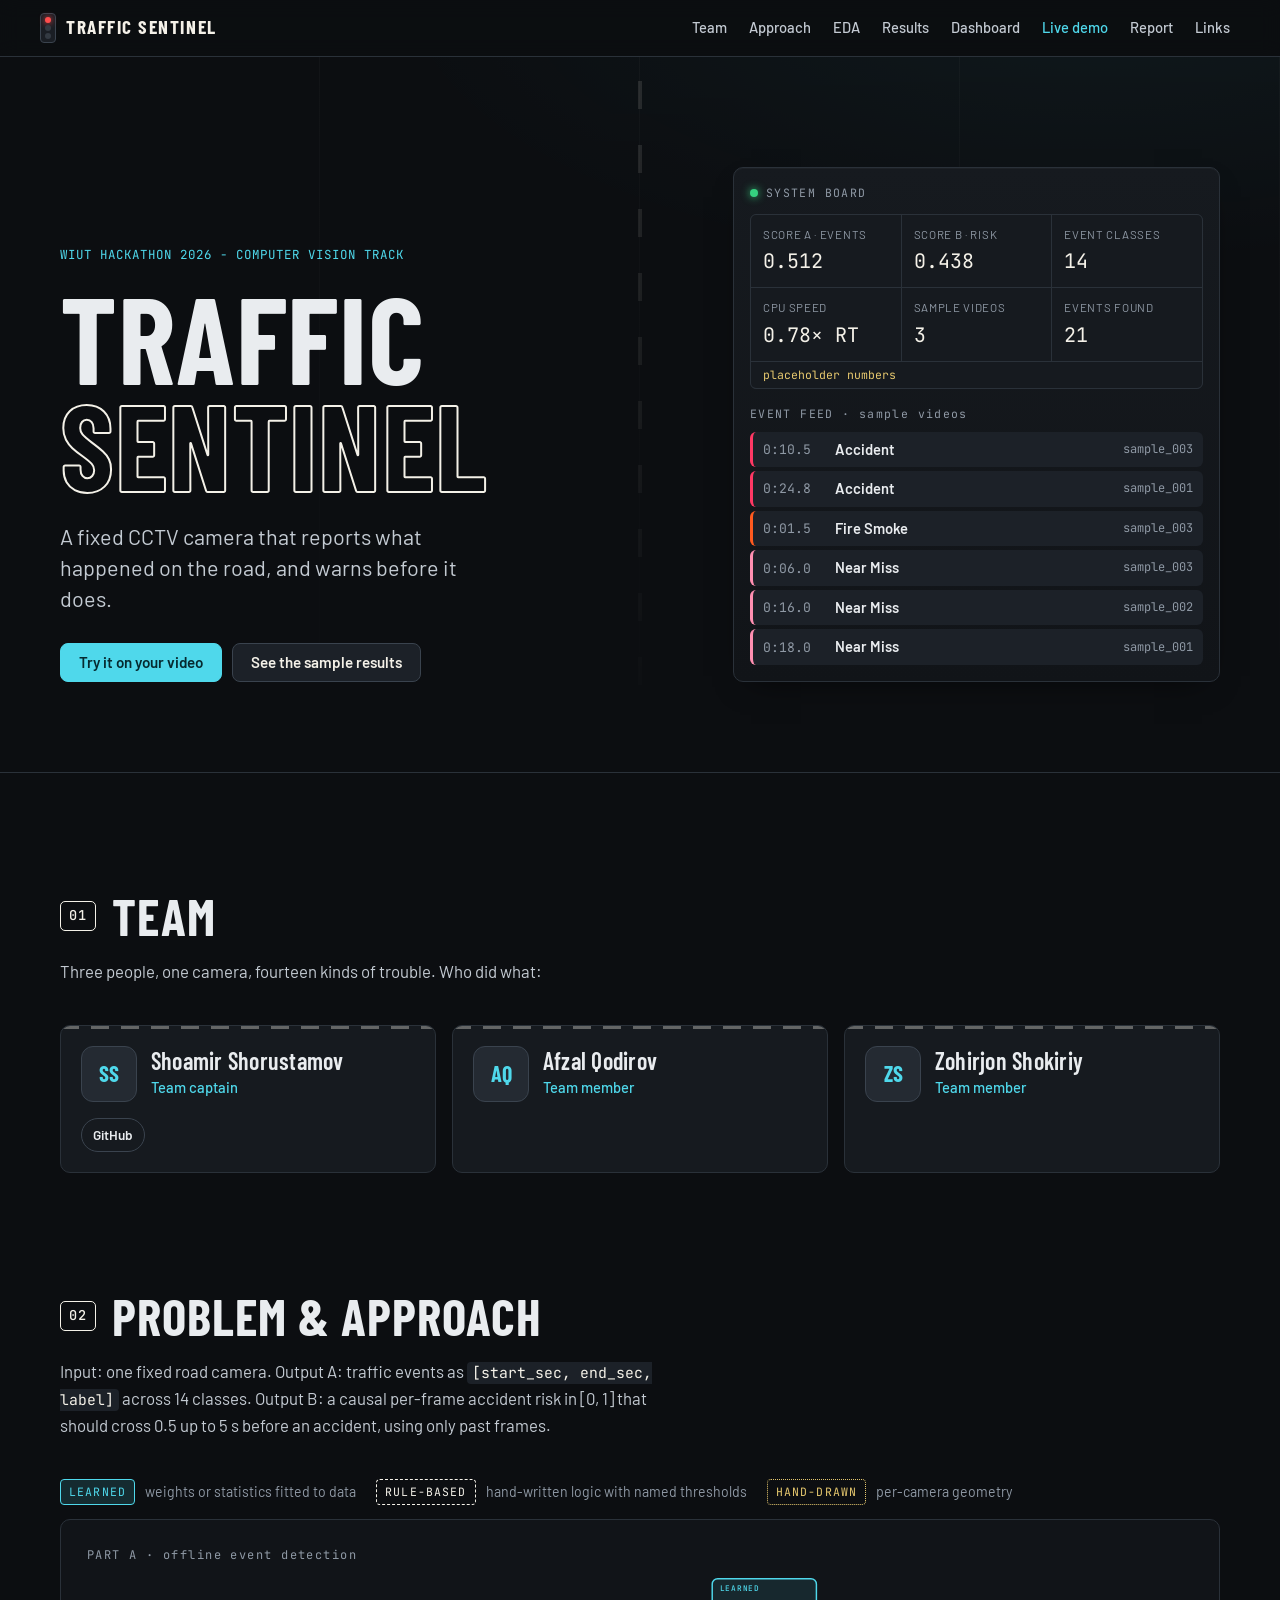
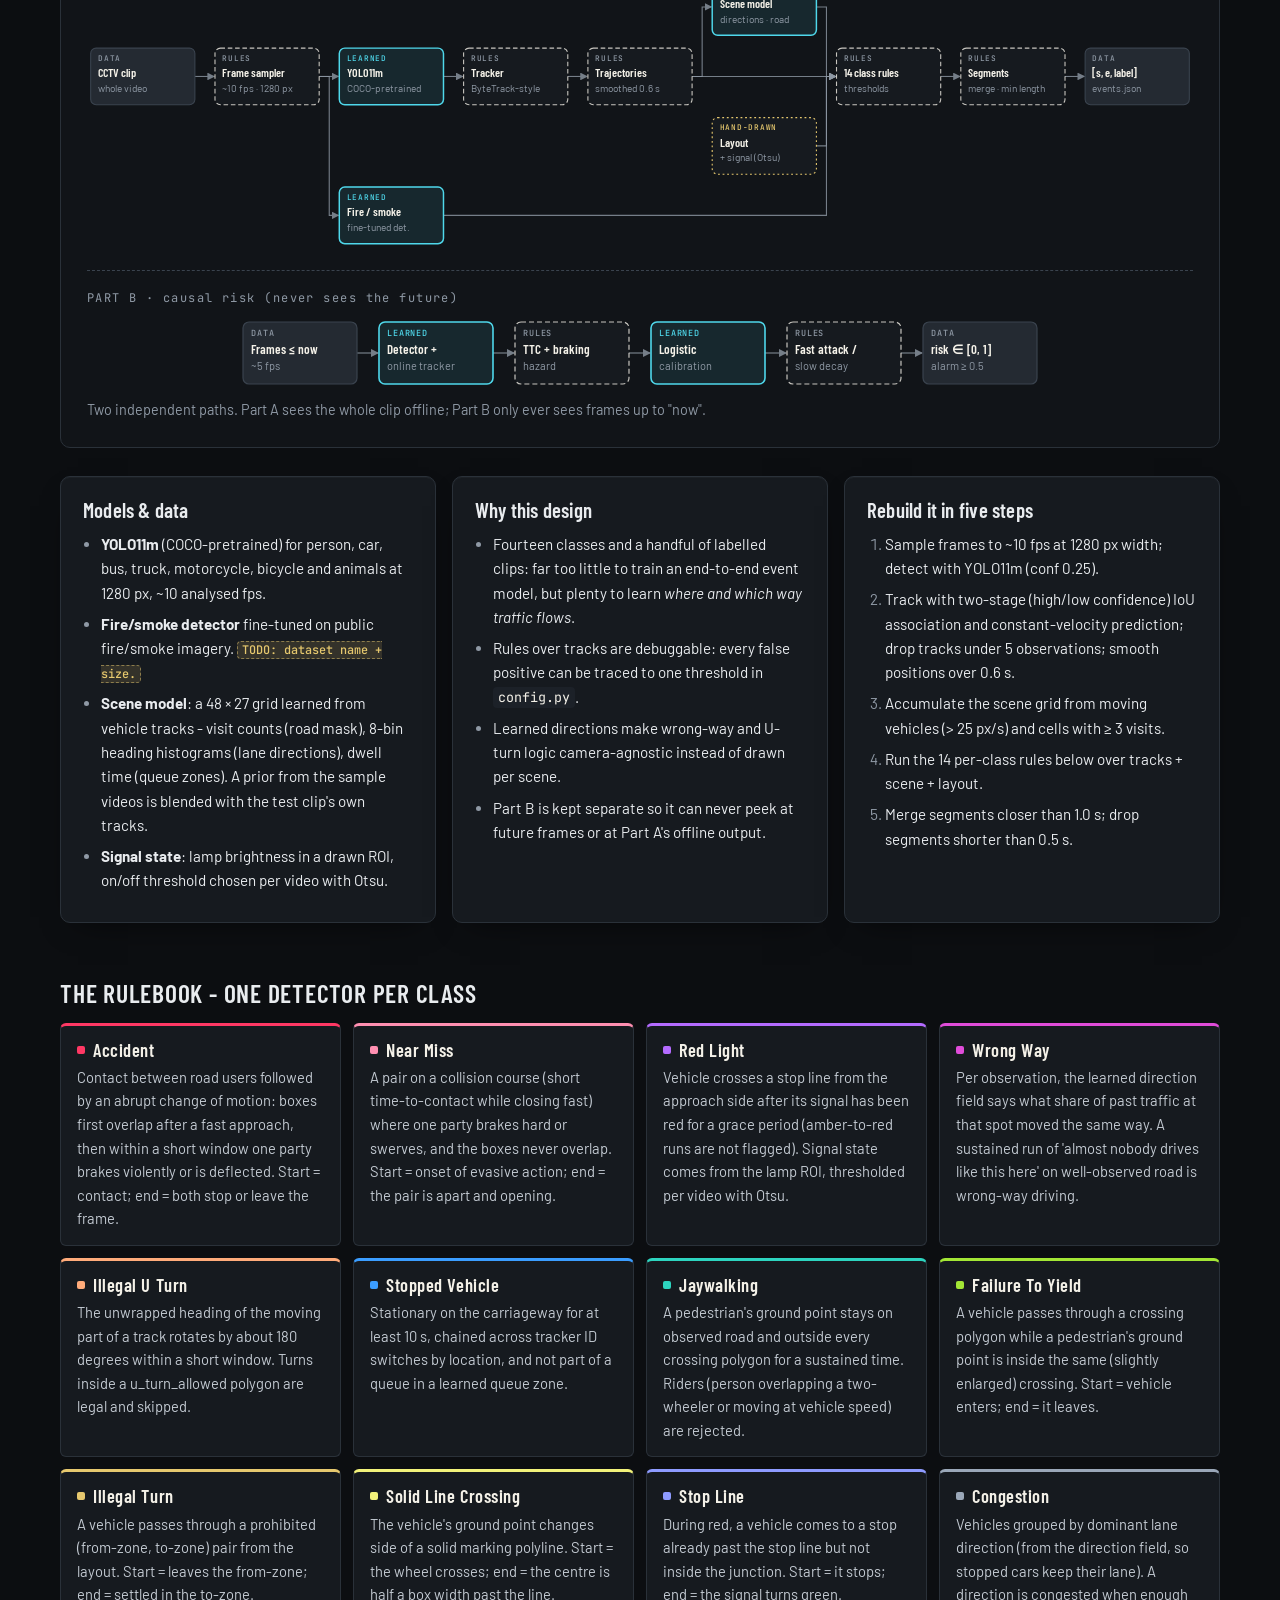
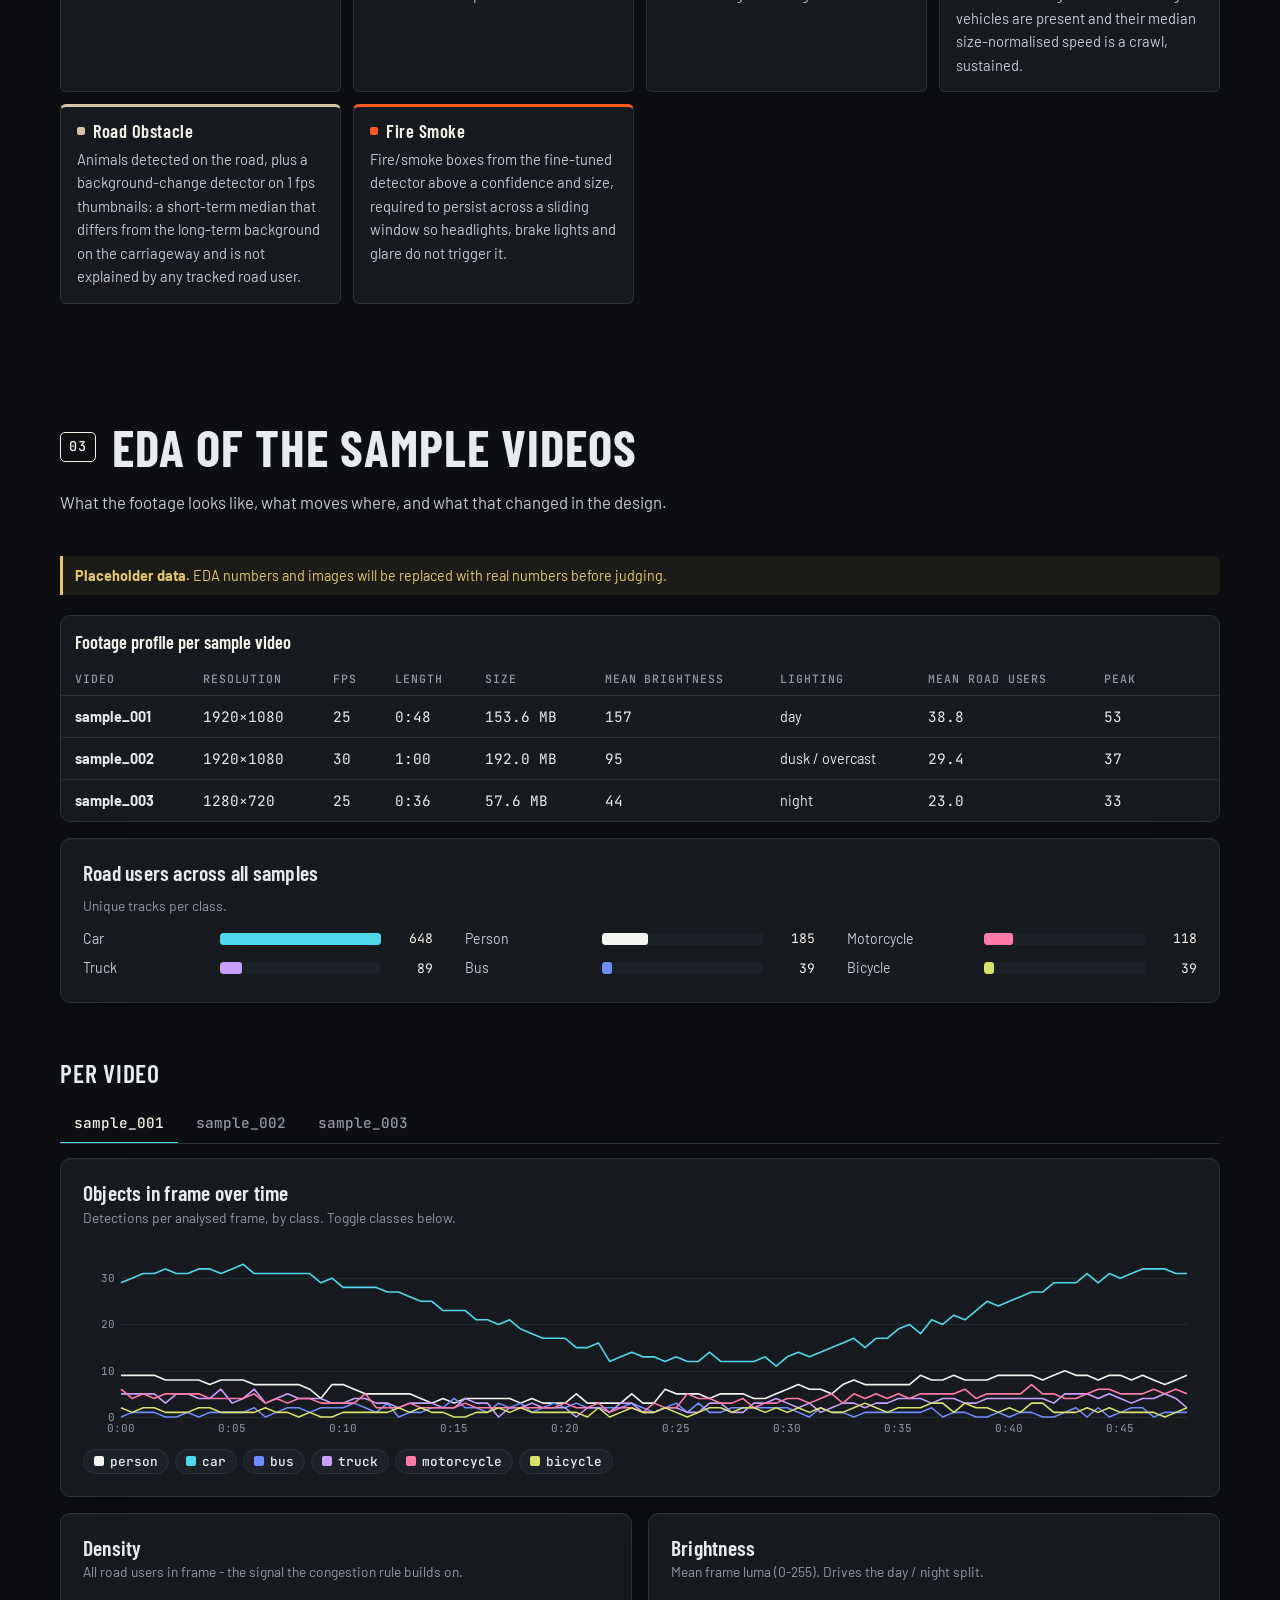
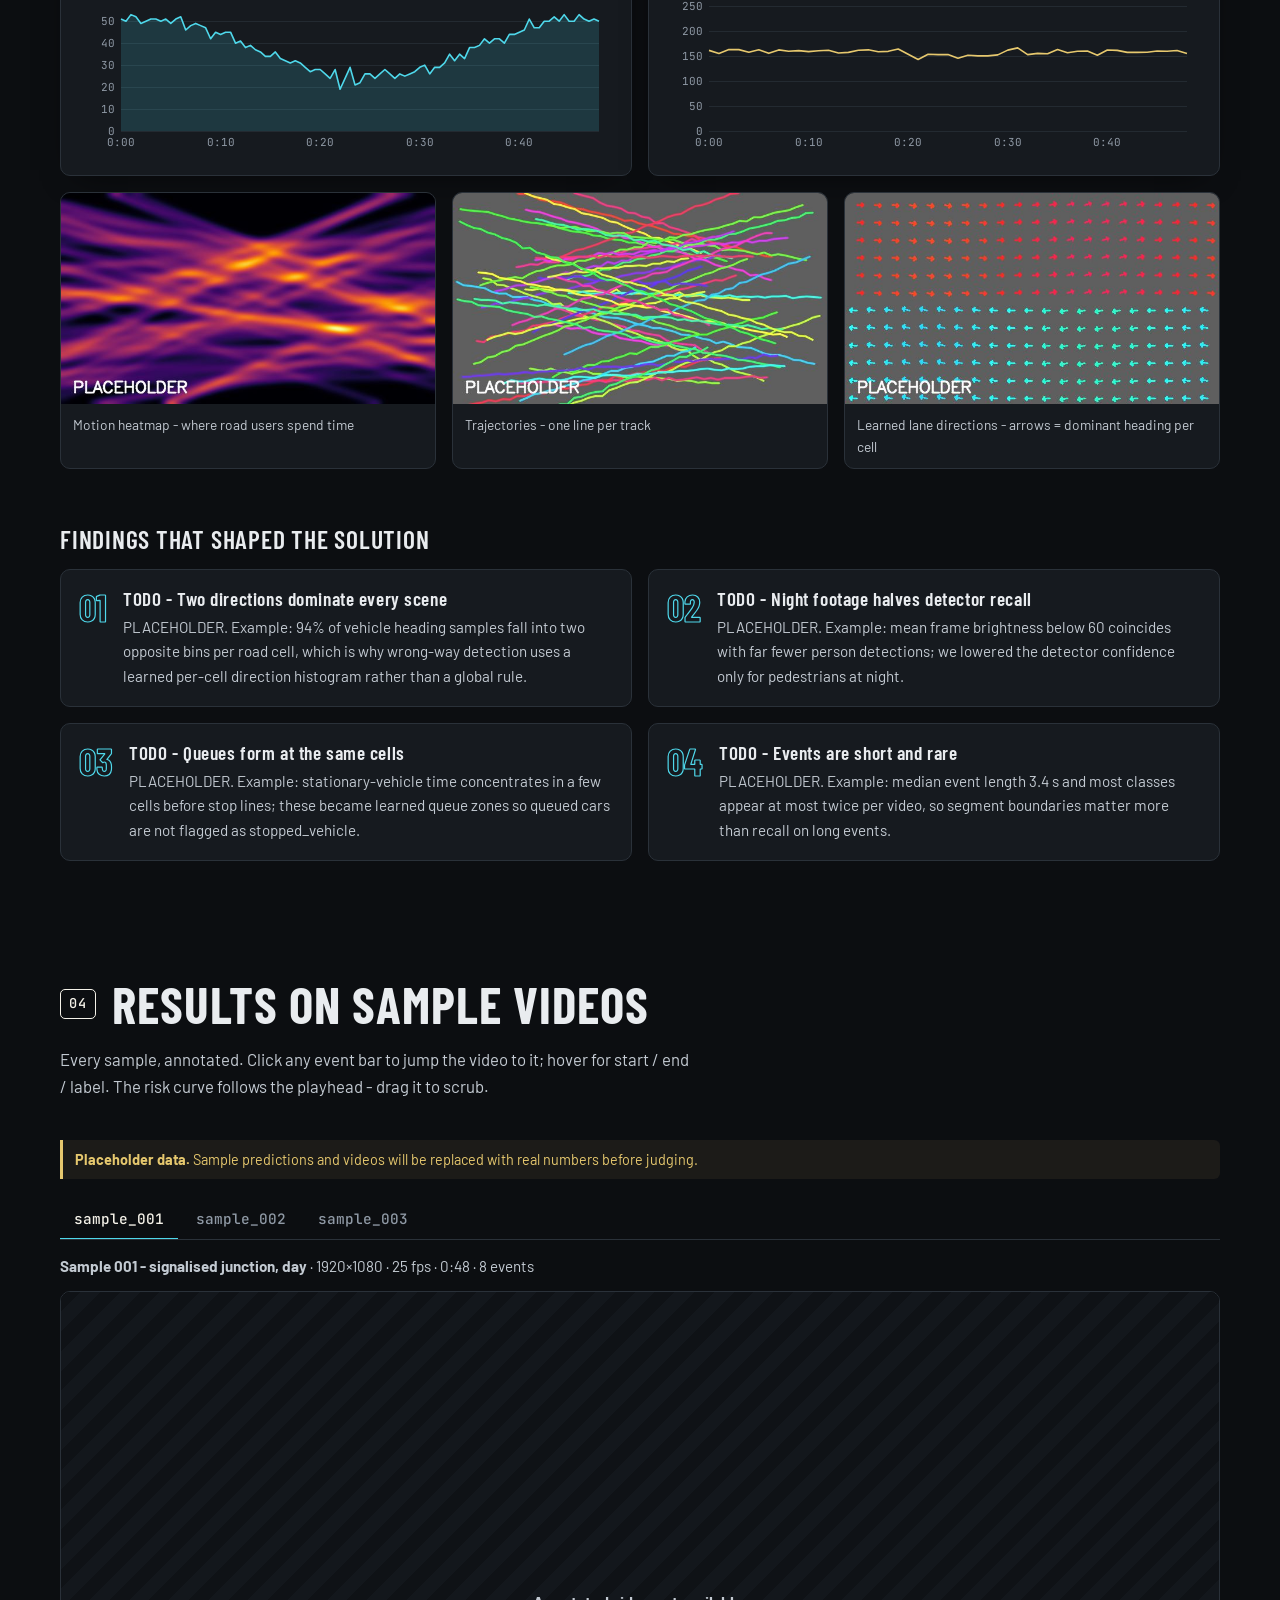
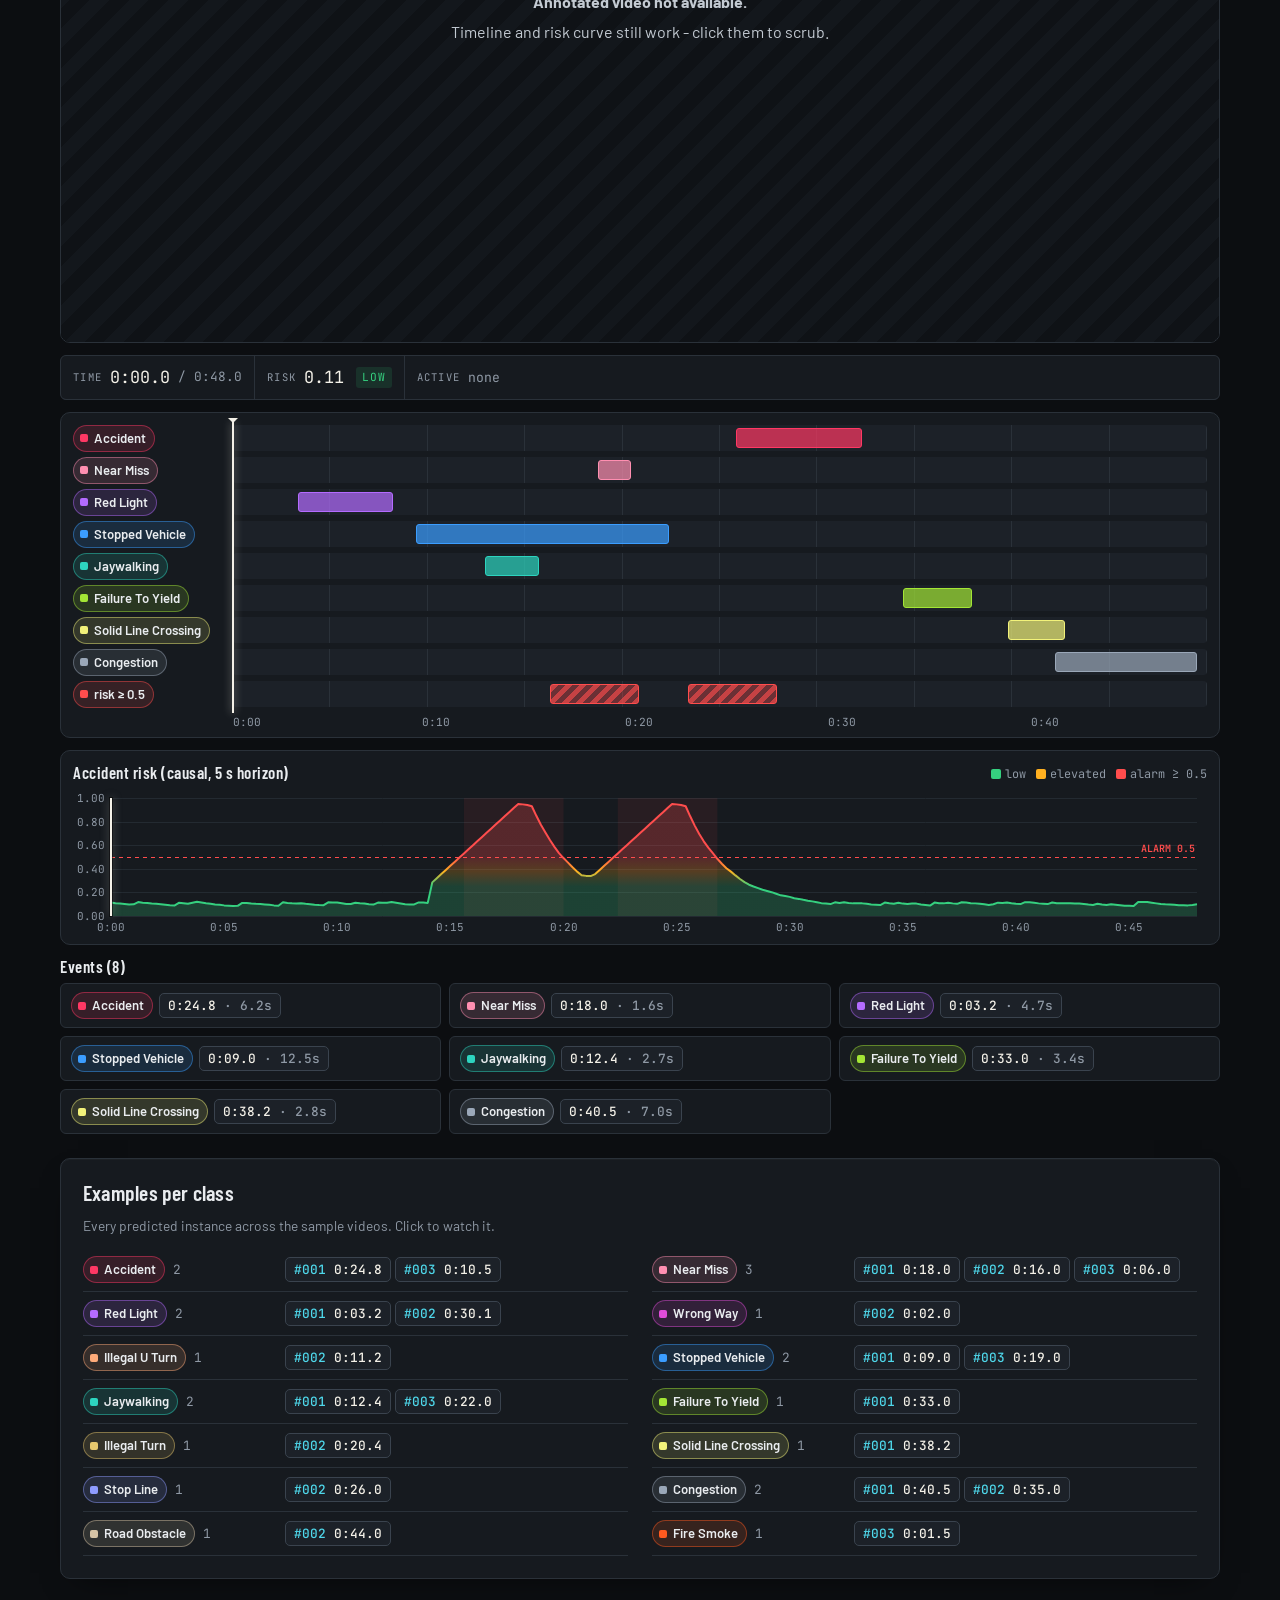
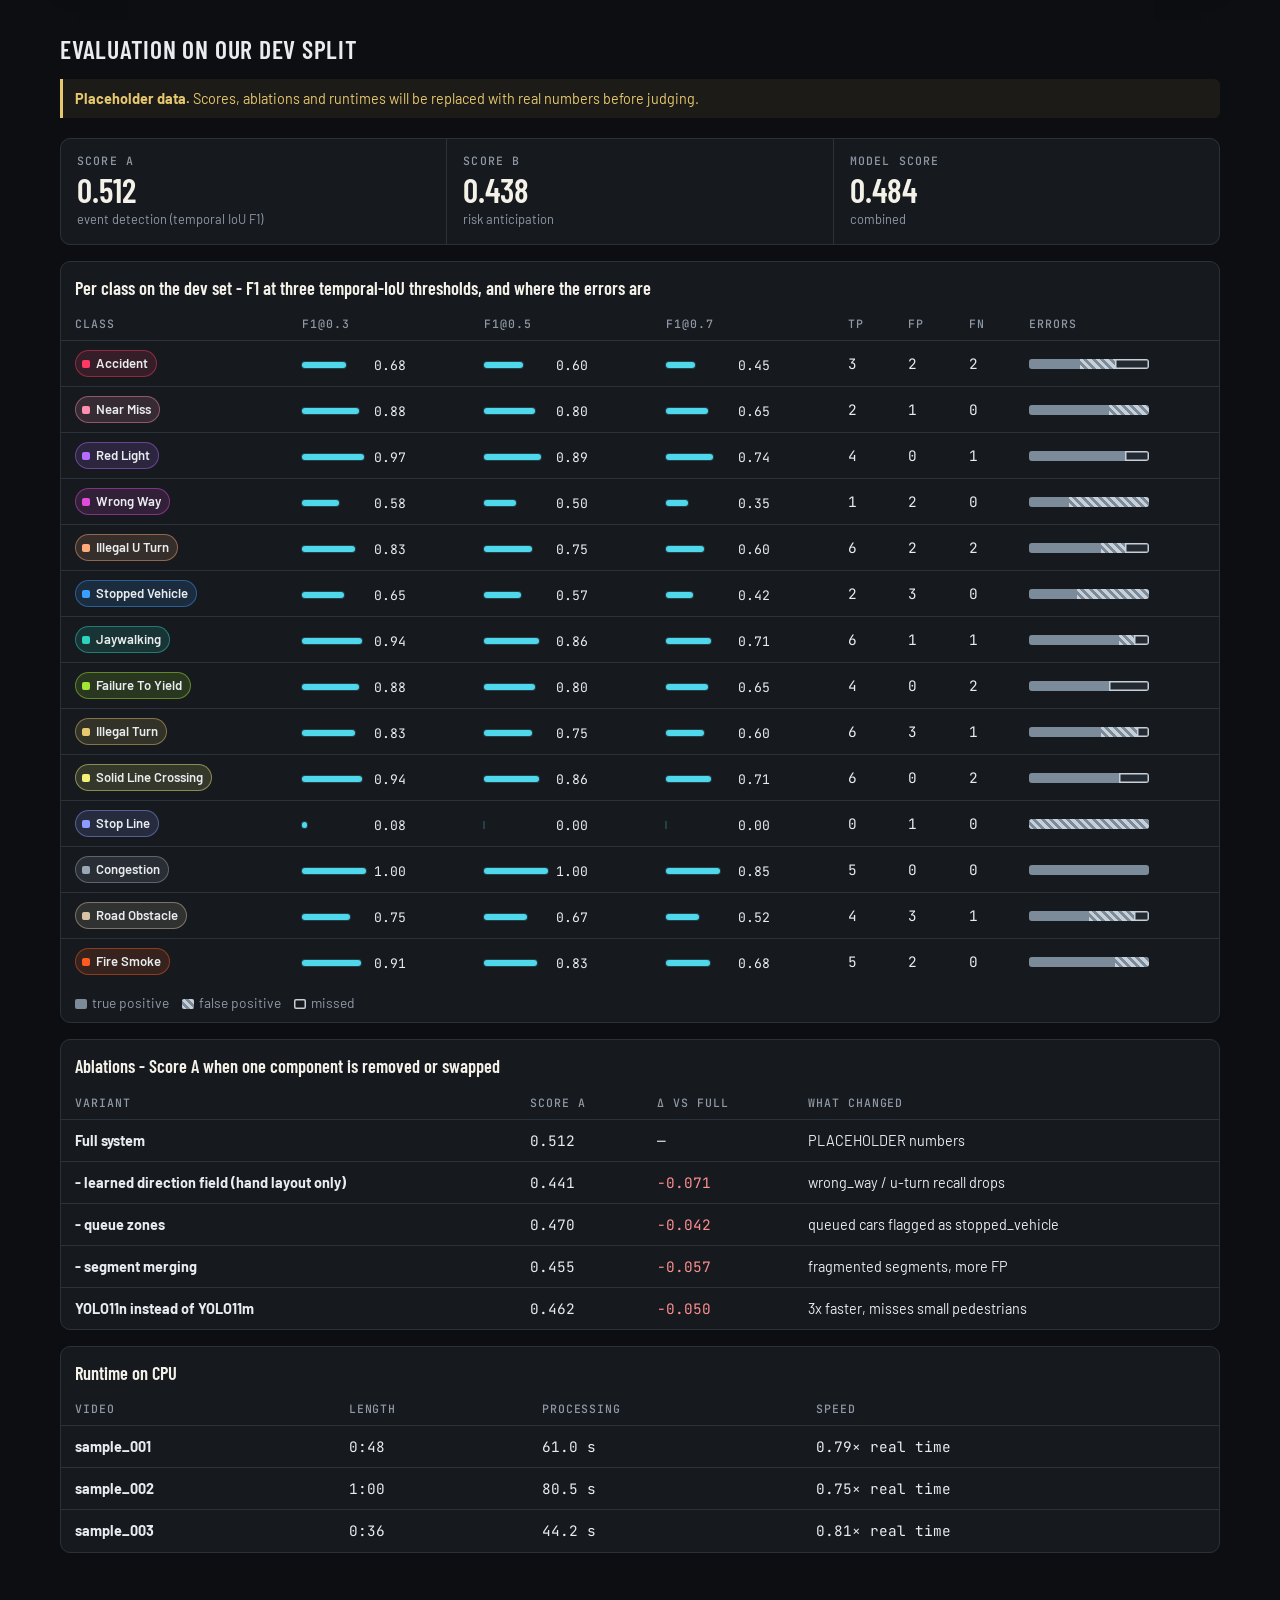
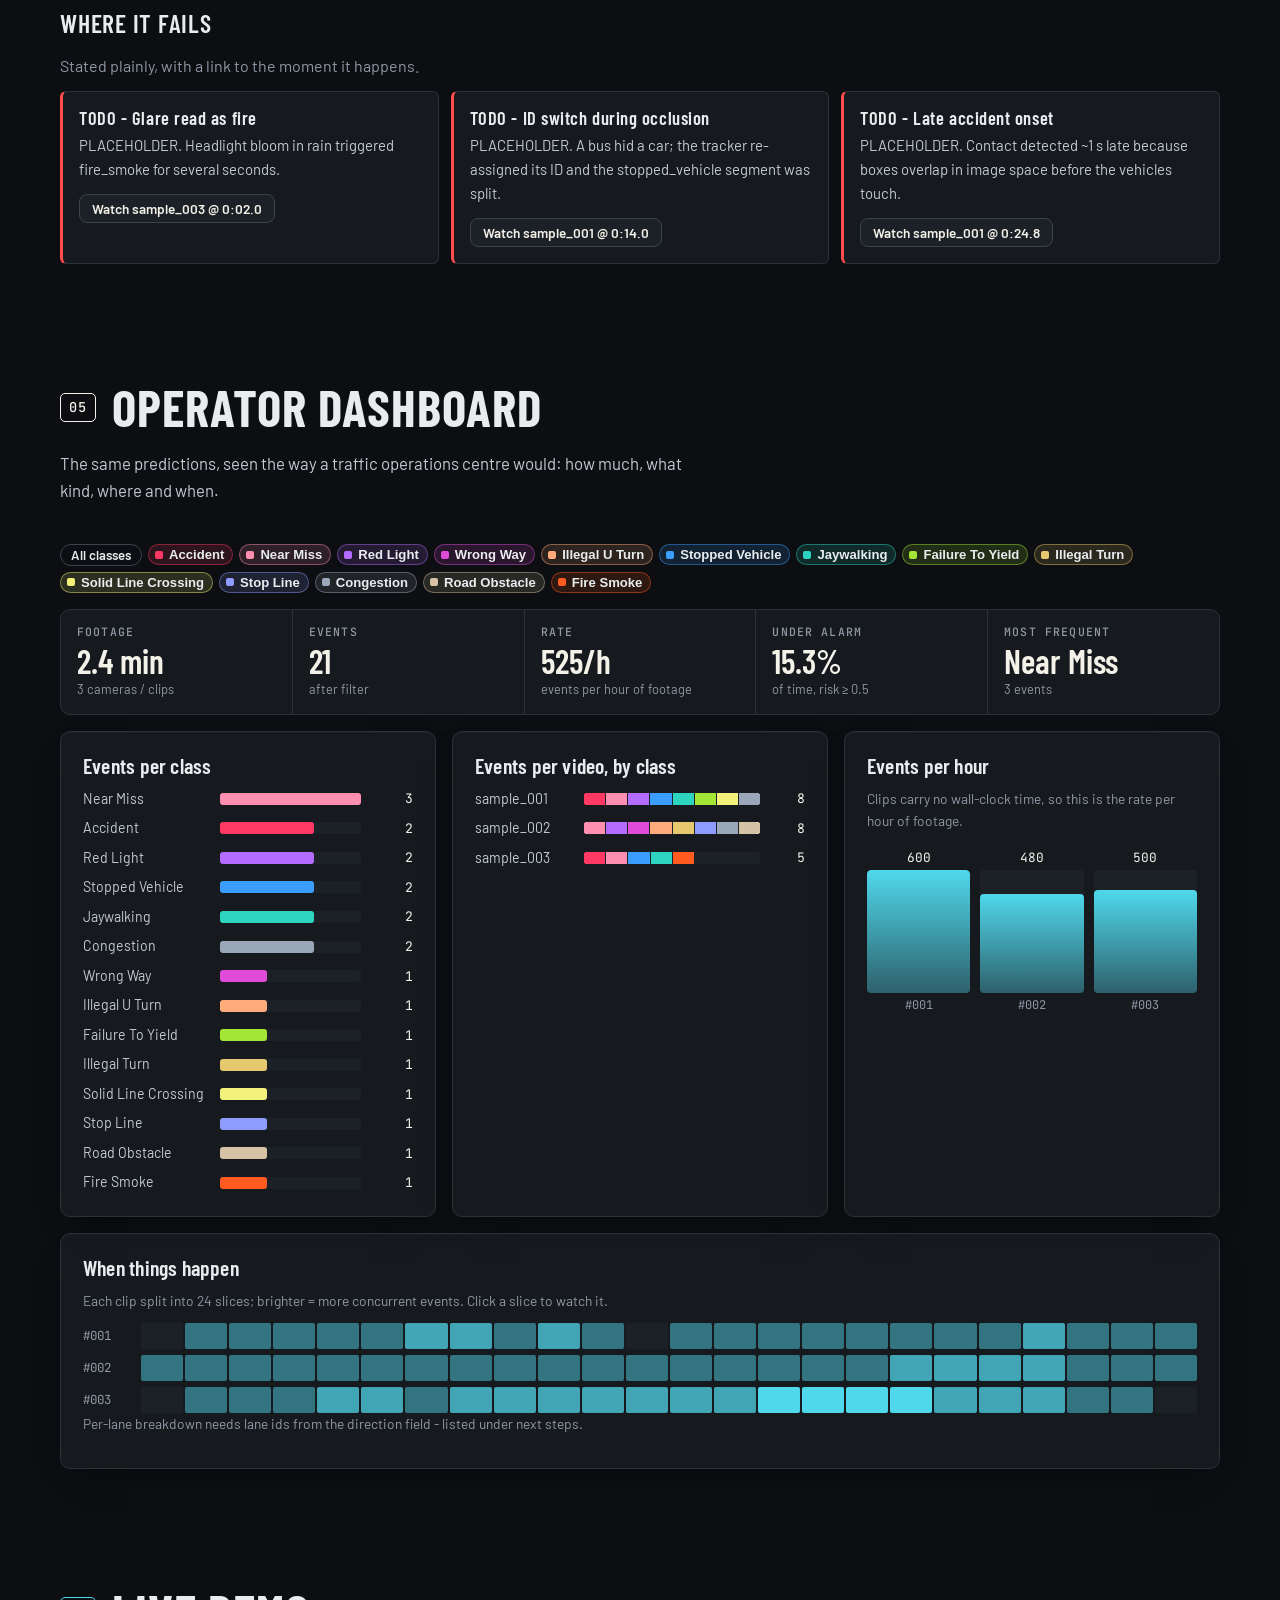
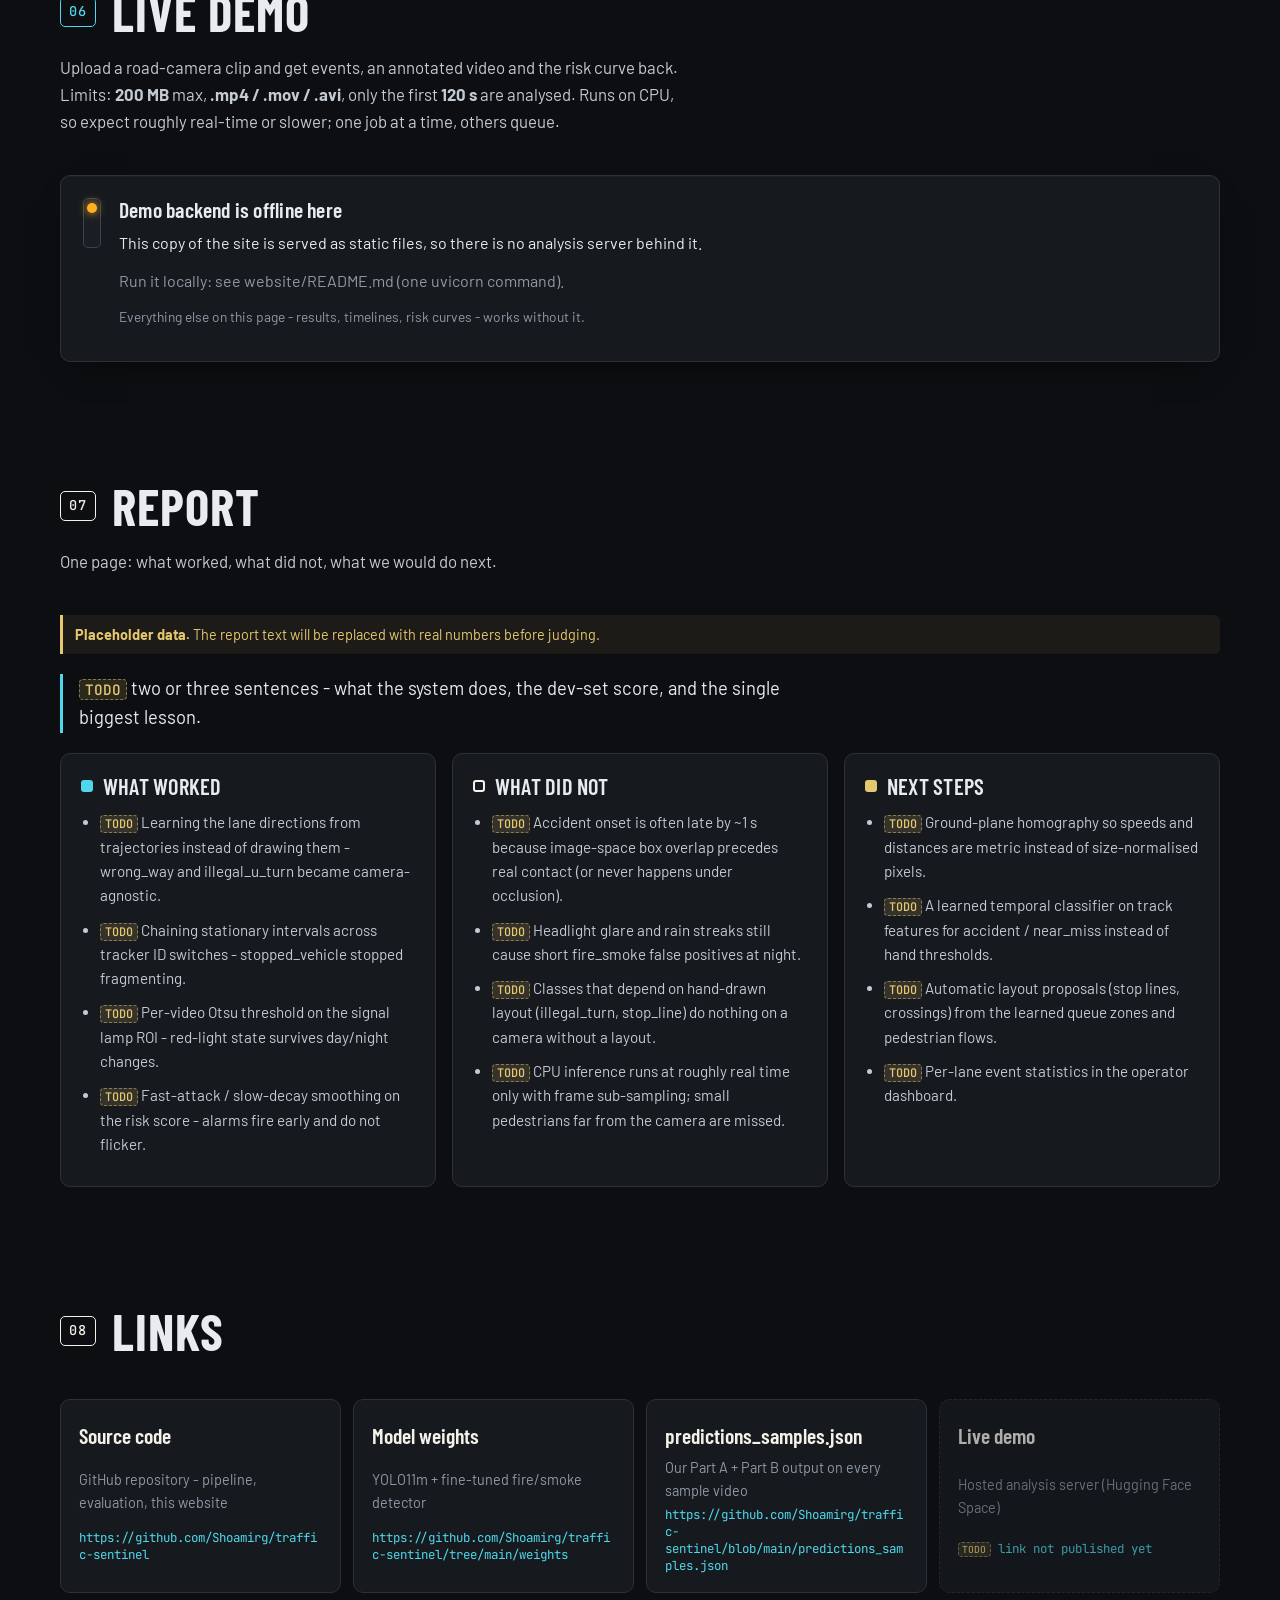
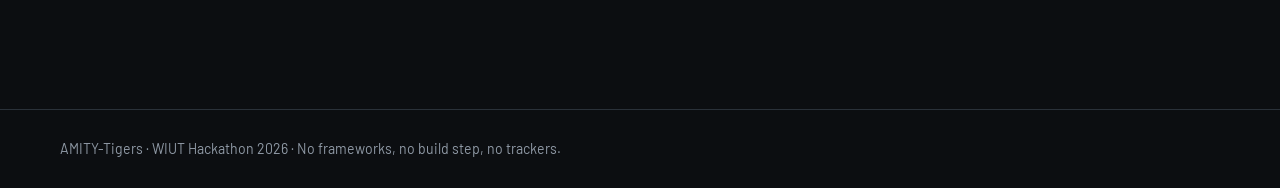
==== index.html @ 2efefc6d "feat: Traffic Sentinel pipeline for WIUT Hackathon 2026 CV track Part A: YOLO11m detection, ByteTrac" ====
<!doctype html>
<html lang="en">
<head>
  <meta charset="utf-8">
  <meta name="viewport" content="width=device-width, initial-scale=1">
  <title>Traffic Sentinel</title>
  <meta name="description" content="Traffic Sentinel: traffic-event detection and causal accident-risk scoring from a fixed CCTV camera. WIUT Hackathon 2026, Computer Vision track.">
  <meta name="theme-color" content="#0c0e11">
  <meta name="color-scheme" content="dark">
  <link rel="icon" href="data:image/svg+xml,%3Csvg xmlns='http://www.w3.org/2000/svg' viewBox='0 0 32 32'%3E%3Crect x='9' y='1' width='14' height='30' rx='4' fill='%231a1e24'/%3E%3Ccircle cx='16' cy='8' r='4' fill='%23ff4d4d'/%3E%3Ccircle cx='16' cy='16' r='4' fill='%23ffb020'/%3E%3Ccircle cx='16' cy='24' r='4' fill='%2335d07f'/%3E%3C/svg%3E">
  <link rel="preconnect" href="https://fonts.googleapis.com">
  <link rel="preconnect" href="https://fonts.gstatic.com" crossorigin>
  <link rel="stylesheet" href="https://fonts.googleapis.com/css2?family=Barlow+Condensed:wght@500;600;700&family=Barlow:wght@400;500;600&family=JetBrains+Mono:wght@400;500&display=swap">
  <link rel="stylesheet" href="css/site.css">
  <script type="module" src="js/main.js"></script>
</head>
<body>
  <a class="skip" href="#main">Skip to content</a>

  <header class="topbar">
    <a class="brand" href="#top" aria-label="Traffic Sentinel, back to top">
      <span class="brand-lamp" aria-hidden="true"><i></i><i></i><i></i></span>
      <span class="brand-name">Traffic&nbsp;Sentinel</span>
    </a>
    <nav class="nav" aria-label="Sections">
      <a href="#team">Team</a>
      <a href="#approach">Approach</a>
      <a href="#eda">EDA</a>
      <a href="#results">Results</a>
      <a href="#dashboard">Dashboard</a>
      <a href="#demo" class="nav-demo">Live demo</a>
      <a href="#report">Report</a>
      <a href="#links">Links</a>
    </nav>
  </header>

  <main id="main">
    <!-- ============================================================ HERO -->
    <section class="hero" id="top" aria-labelledby="hero-title">
      <div class="hero-lanes" aria-hidden="true"></div>
      <div class="wrap hero-grid">
        <div class="hero-copy">
          <p class="eyebrow" id="hero-event">WIUT Hackathon 2026 · Computer Vision track</p>
          <h1 id="hero-title"><span>Traffic</span> <span class="hero-accent">Sentinel</span></h1>
          <p class="hero-tag" id="hero-tagline">A fixed CCTV camera that reports what happened on the road, and warns before it does.</p>
          <div class="hero-cta">
            <a class="btn btn-primary" href="#demo">Try it on your video</a>
            <a class="btn" href="#results">See the sample results</a>
          </div>
        </div>
        <aside class="hero-board" aria-label="System at a glance">
          <div class="board-head"><span class="led" aria-hidden="true"></span>SYSTEM BOARD</div>
          <dl class="board-stats" id="hero-stats"></dl>
          <div class="board-feed">
            <div class="board-sub">EVENT FEED · sample videos</div>
            <ol class="feed" id="hero-feed"></ol>
          </div>
        </aside>
      </div>
    </section>

    <!-- ============================================================ TEAM -->
    <section class="section" id="team" aria-labelledby="team-title">
      <div class="wrap">
        <header class="sec-head"><span class="plate">01</span><h2 id="team-title">Team</h2>
          <p class="sec-lede">Three people, one camera, fourteen kinds of trouble. Who did what:</p></header>
        <div id="team-body" class="team-grid"></div>
      </div>
    </section>

    <!-- ============================================================ APPROACH -->
    <section class="section" id="approach" aria-labelledby="approach-title">
      <div class="wrap">
        <header class="sec-head"><span class="plate">02</span><h2 id="approach-title">Problem &amp; approach</h2>
          <p class="sec-lede">Input: one fixed road camera. Output A: traffic events as <code>[start_sec, end_sec, label]</code> across 14 classes. Output B: a causal per-frame accident risk in [0, 1] that should cross 0.5 up to 5 s before an accident, using only past frames.</p></header>

        <div class="legend-row" aria-label="Diagram legend">
          <span class="kind kind-learned">Learned</span><span class="kind-note">weights or statistics fitted to data</span>
          <span class="kind kind-rule">Rule-based</span><span class="kind-note">hand-written logic with named thresholds</span>
          <span class="kind kind-manual">Hand-drawn</span><span class="kind-note">per-camera geometry</span>
        </div>
        <figure class="pipeline">
          <div id="pipeline-svg" class="pipeline-svg"></div>
          <figcaption>Two independent paths. Part A sees the whole clip offline; Part B only ever sees frames up to "now".</figcaption>
          <noscript><p>Part A: frames → YOLO11 detector (learned) → ByteTrack-style tracker → trajectories → learned scene model + hand-drawn layout → per-class rules → segment post-processing → events. Part B: frames (causal) → online tracker → time-to-collision + hard-braking hazard → logistic calibration → fast-attack/slow-decay smoothing → risk.</p></noscript>
        </figure>

        <div class="cols-3 approach-cards">
          <article class="card">
            <h3>Models &amp; data</h3>
            <ul class="tight">
              <li><strong>YOLO11m</strong> (COCO-pretrained) for person, car, bus, truck, motorcycle, bicycle and animals at 1280 px, ~10 analysed fps.</li>
              <li><strong>Fire/smoke detector</strong> fine-tuned on public fire/smoke imagery. <span class="todo">TODO: dataset name + size.</span></li>
              <li><strong>Scene model</strong>: a 48 × 27 grid learned from vehicle tracks - visit counts (road mask), 8-bin heading histograms (lane directions), dwell time (queue zones). A prior from the sample videos is blended with the test clip's own tracks.</li>
              <li><strong>Signal state</strong>: lamp brightness in a drawn ROI, on/off threshold chosen per video with Otsu.</li>
            </ul>
          </article>
          <article class="card">
            <h3>Why this design</h3>
            <ul class="tight">
              <li>Fourteen classes and a handful of labelled clips: far too little to train an end-to-end event model, but plenty to learn <em>where and which way traffic flows</em>.</li>
              <li>Rules over tracks are debuggable: every false positive can be traced to one threshold in <code>config.py</code>.</li>
              <li>Learned directions make wrong-way and U-turn logic camera-agnostic instead of drawn per scene.</li>
              <li>Part B is kept separate so it can never peek at future frames or at Part A's offline output.</li>
            </ul>
          </article>
          <article class="card">
            <h3>Rebuild it in five steps</h3>
            <ol class="tight">
              <li>Sample frames to ~10 fps at 1280 px width; detect with YOLO11m (conf 0.25).</li>
              <li>Track with two-stage (high/low confidence) IoU association and constant-velocity prediction; drop tracks under 5 observations; smooth positions over 0.6 s.</li>
              <li>Accumulate the scene grid from moving vehicles (&gt; 25 px/s) and cells with ≥ 3 visits.</li>
              <li>Run the 14 per-class rules below over tracks + scene + layout.</li>
              <li>Merge segments closer than 1.0 s; drop segments shorter than 0.5 s.</li>
            </ol>
          </article>
        </div>

        <h3 class="sub">The rulebook - one detector per class</h3>
        <div id="rulebook" class="rulebook"></div>
      </div>
    </section>

    <!-- ============================================================ EDA -->
    <section class="section" id="eda" aria-labelledby="eda-title">
      <div class="wrap">
        <header class="sec-head"><span class="plate">03</span><h2 id="eda-title">EDA of the sample videos</h2>
          <p class="sec-lede">What the footage looks like, what moves where, and what that changed in the design.</p></header>
        <div id="eda-body"></div>
      </div>
    </section>

    <!-- ============================================================ RESULTS -->
    <section class="section" id="results" aria-labelledby="results-title">
      <div class="wrap">
        <header class="sec-head"><span class="plate">04</span><h2 id="results-title">Results on sample videos</h2>
          <p class="sec-lede">Every sample, annotated. Click any event bar to jump the video to it; hover for start / end / label. The risk curve follows the playhead - drag it to scrub.</p></header>
        <div id="results-body"></div>
      </div>
    </section>

    <!-- ============================================================ DASHBOARD -->
    <section class="section" id="dashboard" aria-labelledby="dash-title">
      <div class="wrap">
        <header class="sec-head"><span class="plate">05</span><h2 id="dash-title">Operator dashboard</h2>
          <p class="sec-lede">The same predictions, seen the way a traffic operations centre would: how much, what kind, where and when.</p></header>
        <div id="dash-body"></div>
      </div>
    </section>

    <!-- ============================================================ DEMO -->
    <section class="section section-demo" id="demo" aria-labelledby="demo-title">
      <div class="wrap">
        <header class="sec-head"><span class="plate plate-live">06</span><h2 id="demo-title">Live demo</h2>
          <p class="sec-lede">Upload a road-camera clip and get events, an annotated video and the risk curve back. Limits: <strong id="demo-limit-mb">200 MB</strong> max, <strong>.mp4 / .mov / .avi</strong>, only the first <strong id="demo-limit-s">120 s</strong> are analysed. Runs on CPU, so expect roughly real-time or slower; one job at a time, others queue.</p></header>
        <div id="demo-body"></div>
      </div>
    </section>

    <!-- ============================================================ REPORT -->
    <section class="section" id="report" aria-labelledby="report-title">
      <div class="wrap">
        <header class="sec-head"><span class="plate">07</span><h2 id="report-title">Report</h2>
          <p class="sec-lede">One page: what worked, what did not, what we would do next.</p></header>
        <div id="report-body" class="report"></div>
      </div>
    </section>

    <!-- ============================================================ LINKS -->
    <section class="section" id="links" aria-labelledby="links-title">
      <div class="wrap">
        <header class="sec-head"><span class="plate">08</span><h2 id="links-title">Links</h2></header>
        <div id="links-body" class="links-grid"></div>
      </div>
    </section>
  </main>

  <footer class="footer">
    <div class="wrap">
      <span id="footer-team">Traffic Sentinel</span> · WIUT Hackathon 2026 · No frameworks, no build step, no trackers.
    </div>
  </footer>
</body>
</html>
---- css/site.css ----
/* Traffic Sentinel - "traffic operations centre" theme.
   Asphalt-graphite surfaces, road-paint white, one cool signal accent (cyan),
   red / amber / green reserved for risk only. Class colours come from
   data/classes.json and are applied through the --c custom property. */

:root {
  color-scheme: dark;
  --bg: #0c0e11;
  --bg-2: #111418;
  --surface: #161a1f;
  --surface-2: #1c2128;
  --surface-3: #242a32;
  --line: #2a3139;
  --line-strong: #3a434e;
  --text: #e9ecef;
  --text-2: #c3cad2;
  --muted: #8f99a5;
  --paint: #f4f1e8;
  --accent: #4fd8eb;
  --accent-ink: #062a30;
  --risk-low: #35d07f;
  --risk-mid: #ffb020;
  --risk-high: #ff4d4d;
  --learned: #4fd8eb;
  --rule: #f4f1e8;
  --manual: #e6c86e;
  --chart-grid: #232a31;

  --font-display: 'Barlow Condensed', 'Arial Narrow', system-ui, sans-serif;
  --font-body: 'Barlow', system-ui, -apple-system, 'Segoe UI', sans-serif;
  --font-mono: 'JetBrains Mono', ui-monospace, 'Cascadia Mono', Consolas, monospace;

  --radius: 10px;
  --radius-sm: 6px;
  --gutter: clamp(16px, 4vw, 40px);
  --section-gap: clamp(64px, 9vw, 128px);
  --ease: cubic-bezier(0.16, 1, 0.3, 1);
  --fast: 140ms;
  --shadow: 0 1px 0 rgba(255, 255, 255, 0.03) inset, 0 12px 32px -18px rgba(0, 0, 0, 0.8);
}

*, *::before, *::after { box-sizing: border-box; }
[hidden] { display: none !important; }
html { scroll-behavior: smooth; scroll-padding-top: 72px; -webkit-text-size-adjust: 100%; }
body {
  margin: 0;
  background: var(--bg);
  color: var(--text);
  font: 400 16px/1.6 var(--font-body);
  overflow-x: hidden;
  -webkit-font-smoothing: antialiased;
}
img, video, svg, canvas { display: block; max-width: 100%; }
a { color: var(--accent); text-underline-offset: 3px; }
a:hover { color: var(--paint); }
code { font-family: var(--font-mono); font-size: 0.88em; background: var(--surface-2); padding: 0.1em 0.35em; border-radius: 4px; color: var(--paint); }
h1, h2, h3, h4 { font-family: var(--font-display); font-weight: 600; letter-spacing: 0.01em; line-height: 1.1; margin: 0; }
h3 { font-size: 1.35rem; }
h4 { font-size: 1.05rem; letter-spacing: 0.03em; }
p { margin: 0 0 0.8em; }
ul, ol { margin: 0; padding-left: 1.2em; }

:focus-visible { outline: 2px solid var(--accent); outline-offset: 2px; border-radius: 4px; }
.skip { position: absolute; left: -999px; top: 8px; z-index: 100; background: var(--accent); color: var(--accent-ink); padding: 8px 12px; border-radius: 6px; font-weight: 600; }
.skip:focus { left: 8px; }
.visually-hidden { position: absolute !important; width: 1px; height: 1px; overflow: hidden; clip: rect(0 0 0 0); clip-path: inset(50%); white-space: nowrap; }
.muted { color: var(--muted); }
.small { font-size: 0.86rem; }
.wrap { width: 100%; max-width: 1240px; margin: 0 auto; padding: 0 var(--gutter); }
.todo { font-family: var(--font-mono); font-size: 0.78em; font-weight: 500; background: rgba(230, 200, 110, 0.14); color: var(--manual); border: 1px dashed rgba(230, 200, 110, 0.5); padding: 0 0.35em; border-radius: 4px; }
.placeholder-note { font-size: 0.9rem; color: var(--manual); border-left: 3px solid var(--manual); background: rgba(230, 200, 110, 0.07); padding: 8px 12px; border-radius: 0 6px 6px 0; margin: 0 0 20px; }

/* ------------------------------------------------------------------ top bar */
.topbar {
  position: sticky; top: 0; z-index: 50;
  display: flex; align-items: center; gap: 20px;
  padding: 10px var(--gutter);
  background: rgba(12, 14, 17, 0.86);
  backdrop-filter: blur(10px) saturate(1.3);
  border-bottom: 1px solid var(--line);
}
.brand { display: flex; align-items: center; gap: 10px; color: var(--paint); text-decoration: none; flex-shrink: 0; }
.brand-name { font-family: var(--font-display); font-weight: 700; font-size: 1.2rem; letter-spacing: 0.08em; text-transform: uppercase; }
.brand-lamp { display: grid; gap: 2px; padding: 3px 4px; background: #1a1e24; border-radius: 4px; border: 1px solid var(--line-strong); }
.brand-lamp i { width: 6px; height: 6px; border-radius: 50%; background: #333a42; }
.brand-lamp i:nth-child(1) { background: var(--risk-high); box-shadow: 0 0 6px var(--risk-high); }
.nav { display: flex; gap: 2px; overflow-x: auto; scrollbar-width: none; margin-left: auto; min-width: 0; }
.nav::-webkit-scrollbar { display: none; }
.nav a {
  flex-shrink: 0; color: var(--text-2); text-decoration: none; font-size: 0.92rem; font-weight: 500;
  padding: 6px 10px; border-radius: 6px; transition: color var(--fast), background var(--fast);
}
.nav a:hover { color: var(--paint); background: var(--surface-2); }
.nav a[aria-current] { color: var(--paint); box-shadow: inset 0 -2px 0 var(--accent); border-radius: 6px 6px 0 0; }
.nav .nav-demo { color: var(--accent); }

/* ------------------------------------------------------------------ hero */
.hero { position: relative; overflow: hidden; padding: clamp(48px, 9vw, 110px) 0 clamp(48px, 7vw, 90px); border-bottom: 1px solid var(--line); }
.hero-lanes {
  position: absolute; inset: 0; pointer-events: none; opacity: 0.55;
  background:
    radial-gradient(1200px 500px at 85% -10%, rgba(79, 216, 235, 0.10), transparent 60%),
    repeating-linear-gradient(90deg, transparent 0 calc(25% - 1px), rgba(244, 241, 232, 0.05) calc(25% - 1px) 25%);
  -webkit-mask-image: linear-gradient(to bottom, black, transparent 95%);
          mask-image: linear-gradient(to bottom, black, transparent 95%);
}
.hero-lanes::after {
  content: ''; position: absolute; left: 50%; top: -40px; bottom: 0; width: 4px; margin-left: -2px;
  background: repeating-linear-gradient(to bottom, rgba(244, 241, 232, 0.22) 0 28px, transparent 28px 64px);
  animation: lane 2.4s linear infinite;
}
@keyframes lane { to { transform: translateY(64px); } }
.hero-grid { position: relative; display: grid; grid-template-columns: minmax(0, 1.25fr) minmax(0, 1fr); gap: clamp(28px, 5vw, 64px); align-items: end; }
.eyebrow { font-family: var(--font-mono); font-size: 0.78rem; letter-spacing: 0.08em; text-transform: uppercase; color: var(--accent); margin-bottom: 18px; }
.hero h1 { font-size: clamp(3.4rem, 10vw, 7.6rem); font-weight: 700; line-height: 0.88; text-transform: uppercase; letter-spacing: 0.005em; }
.hero h1 span { display: block; }
.hero-accent { color: transparent; -webkit-text-stroke: 2px var(--paint); }
.hero-tag { font-size: clamp(1.1rem, 2vw, 1.35rem); color: var(--text-2); max-width: 34ch; margin: 24px 0 28px; line-height: 1.45; }
.hero-cta { display: flex; flex-wrap: wrap; gap: 10px; }

.hero-board { background: linear-gradient(180deg, var(--surface), var(--bg-2)); border: 1px solid var(--line); border-radius: var(--radius); padding: 16px; box-shadow: var(--shadow); min-width: 0; }
.board-head, .board-sub { font-family: var(--font-mono); font-size: 0.72rem; letter-spacing: 0.12em; color: var(--muted); display: flex; align-items: center; gap: 8px; }
.led { width: 8px; height: 8px; border-radius: 50%; background: var(--risk-low); box-shadow: 0 0 8px var(--risk-low); animation: pulse 2s ease-in-out infinite; }
@keyframes pulse { 50% { opacity: 0.35; } }
.board-stats { display: grid; grid-template-columns: repeat(3, minmax(0, 1fr)); gap: 1px; background: var(--line); border: 1px solid var(--line); border-radius: var(--radius-sm); overflow: hidden; margin: 12px 0 16px; }
.stat { background: var(--surface); padding: 10px 12px; min-width: 0; }
.stat dt { font-size: 0.72rem; color: var(--muted); text-transform: uppercase; letter-spacing: 0.06em; }
.stat dd { margin: 2px 0 0; font-family: var(--font-mono); font-size: 1.25rem; color: var(--paint); font-variant-numeric: tabular-nums; }
.board-note { grid-column: 1 / -1; margin: 0; padding: 4px 12px; font-size: 0.72rem; color: var(--manual); background: var(--surface); font-family: var(--font-mono); }
.feed { list-style: none; padding: 0; margin: 8px 0 0; display: grid; gap: 4px; }
.feed-item {
  display: grid; grid-template-columns: 4.2em 1fr auto; gap: 10px; align-items: center;
  padding: 6px 10px; border-radius: 6px; text-decoration: none; color: var(--text);
  background: var(--surface-2); border-left: 3px solid var(--c); font-size: 0.92rem;
  transition: background var(--fast), transform var(--fast) var(--ease);
}
.feed-item:hover { background: var(--surface-3); color: var(--paint); transform: translateX(2px); }
.feed-t { font-family: var(--font-mono); color: var(--muted); font-size: 0.82rem; }
.feed-l { text-transform: capitalize; font-weight: 600; }
.feed-v { font-family: var(--font-mono); font-size: 0.75rem; color: var(--muted); }

/* ------------------------------------------------------------------ buttons */
.btn {
  display: inline-flex; align-items: center; justify-content: center; gap: 8px;
  font: 600 0.95rem/1 var(--font-body); color: var(--paint); text-decoration: none; cursor: pointer;
  padding: 11px 18px; border-radius: 8px; border: 1px solid var(--line-strong); background: var(--surface-2);
  transition: background var(--fast), border-color var(--fast), transform var(--fast) var(--ease);
}
.btn:hover { background: var(--surface-3); border-color: var(--muted); color: var(--paint); }
.btn:active { transform: translateY(1px); }
.btn-primary { background: var(--accent); color: var(--accent-ink); border-color: var(--accent); }
.btn-primary:hover { background: #7fe6f2; border-color: #7fe6f2; color: var(--accent-ink); }
.btn-small { padding: 7px 12px; font-size: 0.85rem; }

/* ------------------------------------------------------------------ sections */
.section { padding: var(--section-gap) 0 0; }
.section:last-of-type { padding-bottom: var(--section-gap); }
.sec-head { display: grid; grid-template-columns: auto 1fr; column-gap: 16px; align-items: center; margin-bottom: clamp(24px, 4vw, 40px); }
.sec-head h2 { font-size: clamp(2rem, 5vw, 3.2rem); font-weight: 700; text-transform: uppercase; letter-spacing: 0.02em; }
.sec-lede { grid-column: 1 / -1; color: var(--text-2); max-width: 70ch; margin: 14px 0 0; font-size: 1.05rem; }
.plate {
  font-family: var(--font-mono); font-size: 0.85rem; font-weight: 500; color: var(--paint);
  border: 1.5px solid var(--paint); border-radius: 5px; padding: 3px 8px; letter-spacing: 0.06em;
}
.plate-live { border-color: var(--accent); color: var(--accent); }
.sub { font-size: 1.6rem; margin: clamp(32px, 5vw, 56px) 0 16px; text-transform: uppercase; letter-spacing: 0.03em; }
.card { background: var(--surface); border: 1px solid var(--line); border-radius: var(--radius); padding: clamp(16px, 2.4vw, 22px); box-shadow: var(--shadow); min-width: 0; }
.card h3 { margin-bottom: 10px; }
.cols-2 { display: grid; grid-template-columns: repeat(2, minmax(0, 1fr)); gap: 16px; margin-top: 16px; }
.stacked-tables { display: grid; gap: 16px; margin-top: 16px; }
.cols-3 { display: grid; grid-template-columns: repeat(3, minmax(0, 1fr)); gap: 16px; }
.tight li { margin-bottom: 0.45em; }
.tight li::marker { color: var(--muted); }

/* ------------------------------------------------------------------ chips */
.chip {
  display: inline-flex; align-items: center; gap: 6px; max-width: 100%;
  font-size: 0.82rem; font-weight: 600; text-transform: capitalize; white-space: nowrap;
  color: var(--text); padding: 2px 8px 2px 6px; border-radius: 999px;
  background: color-mix(in srgb, var(--c, #888) 14%, transparent);
  border: 1px solid color-mix(in srgb, var(--c, #888) 45%, transparent);
}
.chip-dot { width: 8px; height: 8px; border-radius: 2px; background: var(--c, #888); flex-shrink: 0; }
.chip-alarm { --c: var(--risk-high); text-transform: none; }

/* ------------------------------------------------------------------ team */
.team-grid { display: grid; grid-template-columns: repeat(auto-fit, minmax(min(100%, 300px), 1fr)); gap: 16px; }
.member { background: var(--surface); border: 1px solid var(--line); border-radius: var(--radius); padding: 20px; display: flex; flex-direction: column; gap: 16px; position: relative; overflow: hidden; transition: border-color var(--fast), transform 300ms var(--ease); }
.member::before { content: ''; position: absolute; inset: 0 0 auto; height: 3px; background: repeating-linear-gradient(90deg, var(--paint) 0 18px, transparent 18px 30px); opacity: 0.35; }
.member:hover { border-color: var(--line-strong); transform: translateY(-2px); }
.member-top { display: flex; gap: 14px; align-items: center; }
.avatar { width: 56px; height: 56px; border-radius: 12px; flex-shrink: 0; display: grid; place-items: center; overflow: hidden; background: var(--surface-3); font-family: var(--font-display); font-weight: 700; font-size: 1.4rem; color: var(--accent); border: 1px solid var(--line-strong); }
.avatar img { width: 100%; height: 100%; object-fit: cover; }
.member-name { font-size: 1.5rem; }
.member-role { margin: 2px 0 0; color: var(--accent); font-size: 0.92rem; font-weight: 500; }
.member-block h4 { font-family: var(--font-mono); font-size: 0.72rem; font-weight: 500; letter-spacing: 0.12em; text-transform: uppercase; color: var(--muted); margin-bottom: 6px; }
.did, .projects { padding-left: 1.1em; font-size: 0.95rem; }
.did li, .projects li { margin-bottom: 4px; }
.member-links { display: flex; flex-wrap: wrap; gap: 6px; margin-top: auto; }
.pill-link { font-size: 0.85rem; font-weight: 600; padding: 5px 11px; border-radius: 999px; border: 1px solid var(--line-strong); color: var(--text); text-decoration: none; transition: border-color var(--fast), color var(--fast); }
.pill-link:hover { border-color: var(--accent); color: var(--accent); }

/* ------------------------------------------------------------------ approach */
.legend-row { display: flex; flex-wrap: wrap; align-items: center; gap: 8px 10px; margin-bottom: 14px; font-size: 0.88rem; }
.kind { font-family: var(--font-mono); font-size: 0.72rem; letter-spacing: 0.1em; padding: 3px 8px; border-radius: 4px; text-transform: uppercase; }
.kind-learned { background: rgba(79, 216, 235, 0.14); color: var(--learned); border: 1px solid var(--learned); }
.kind-rule { color: var(--rule); border: 1px dashed var(--rule); }
.kind-manual { color: var(--manual); border: 1px dotted var(--manual); }
.kind-note { color: var(--muted); margin-right: 10px; }
.pipeline { margin: 0 0 28px; background: var(--bg-2); border: 1px solid var(--line); border-radius: var(--radius); padding: clamp(14px, 2.5vw, 26px); }
.pipeline figcaption { color: var(--muted); font-size: 0.9rem; margin-top: 10px; }
.pipe-block + .pipe-block { margin-top: 22px; padding-top: 18px; border-top: 1px dashed var(--line-strong); }
.pipe-label { font-family: var(--font-mono); font-size: 0.75rem; letter-spacing: 0.12em; color: var(--muted); margin-bottom: 10px; }
svg.pipe { width: 100%; height: auto; margin: 0 auto; }
.pipe-box { fill: var(--surface); stroke: var(--line-strong); stroke-width: 1.2; }
.pipe-learned .pipe-box { fill: rgba(79, 216, 235, 0.10); stroke: var(--learned); stroke-width: 1.6; }
.pipe-rule .pipe-box { stroke: var(--rule); stroke-dasharray: 5 3; stroke-opacity: 0.8; }
.pipe-manual .pipe-box { stroke: var(--manual); stroke-dasharray: 2 3; }
.pipe-io .pipe-box { fill: var(--surface-3); }
.pipe-tag { font: 500 8.5px var(--font-mono); letter-spacing: 0.1em; fill: var(--muted); }
.pipe-learned .pipe-tag { fill: var(--learned); }
.pipe-manual .pipe-tag { fill: var(--manual); }
.pipe-title { font-family: var(--font-display); font-weight: 600; fill: var(--paint); }
.pipe-sub { font-family: var(--font-body); fill: var(--muted); }
.pipe-edge { fill: none; stroke: var(--muted); stroke-width: 1.2; opacity: 0.8; }
.pipe-arrowhead { fill: var(--muted); }
.approach-cards .card h3 { font-size: 1.3rem; }
.approach-cards .card { font-size: 0.95rem; }
.rulebook { display: grid; grid-template-columns: repeat(auto-fill, minmax(min(100%, 270px), 1fr)); gap: 12px; }
.rule { background: var(--surface); border: 1px solid var(--line); border-top: 3px solid var(--c); border-radius: var(--radius-sm); padding: 14px 16px; font-size: 0.92rem; color: var(--text-2); }
.rule h4 { display: flex; align-items: center; gap: 8px; text-transform: capitalize; color: var(--paint); font-size: 1.15rem; margin-bottom: 6px; }
.rule .chip-dot { background: var(--c); }
.rule p { margin: 0; }

/* ------------------------------------------------------------------ tabs + tables */
.tabs { display: flex; gap: 4px; overflow-x: auto; scrollbar-width: thin; border-bottom: 1px solid var(--line); margin-bottom: 14px; }
.tab { flex-shrink: 0; font: 500 0.9rem var(--font-mono); color: var(--muted); background: none; border: 0; padding: 10px 14px; cursor: pointer; border-bottom: 2px solid transparent; margin-bottom: -1px; transition: color var(--fast), border-color var(--fast); }
.tab:hover { color: var(--paint); }
.tab[aria-selected='true'] { color: var(--paint); border-bottom-color: var(--accent); }
.table-wrap { overflow-x: auto; border: 1px solid var(--line); border-radius: var(--radius); background: var(--surface); }
table.data { width: 100%; border-collapse: collapse; font-size: 0.9rem; }
table.data caption { text-align: left; padding: 12px 14px 4px; font-family: var(--font-display); font-size: 1.15rem; font-weight: 600; color: var(--paint); }
table.data th, table.data td { padding: 9px 14px; text-align: left; border-bottom: 1px solid var(--line); white-space: nowrap; }
table.data thead th { font: 500 0.72rem var(--font-mono); text-transform: uppercase; letter-spacing: 0.08em; color: var(--muted); }
table.data tbody tr:last-child > * { border-bottom: 0; }
table.data tbody tr:hover { background: var(--surface-2); }
table.data td:last-child { white-space: normal; min-width: 12ch; }
td.num { font-family: var(--font-mono); font-variant-numeric: tabular-nums; }
td.neg { color: #ff8f8f; }
td.pos { color: #7fe0a8; }
.mini { display: inline-grid; grid-template-columns: 64px auto; align-items: center; gap: 8px; }
.mini-bar { height: 6px; border-radius: 3px; background: var(--accent); box-shadow: 0 0 0 1px rgba(79, 216, 235, 0.2); }
.mini::before { content: none; }
.mini-v { font-family: var(--font-mono); font-size: 0.82rem; }
.stack { display: flex; width: 120px; height: 10px; border-radius: 3px; overflow: hidden; background: var(--surface-3); }
.stack i, .stack-key i { display: inline-block; height: 100%; }
.st-tp { background: #7c8b99; }
.st-fp { background: repeating-linear-gradient(45deg, #c7cfd8 0 3px, #7c8b99 3px 6px); }
.st-fn { background: transparent; box-shadow: inset 0 0 0 1.5px #c7cfd8; }
.stack-key { padding: 8px 14px; margin: 0; }
.stack-key i { width: 12px; height: 10px; border-radius: 2px; margin: 0 5px -1px 10px; vertical-align: baseline; }
.stack-key i:first-child { margin-left: 0; }

/* ------------------------------------------------------------------ tiles */
.tiles { display: grid; grid-template-columns: repeat(auto-fit, minmax(min(100%, 150px), 1fr)); gap: 1px; background: var(--line); border: 1px solid var(--line); border-radius: var(--radius); overflow: hidden; margin-bottom: 16px; }
.tile { background: var(--surface); padding: 14px 16px; min-width: 0; }
.tile-k { font: 500 0.72rem var(--font-mono); text-transform: uppercase; letter-spacing: 0.1em; color: var(--muted); }
.tile-v { font-family: var(--font-display); font-size: 2.1rem; font-weight: 600; color: var(--paint); line-height: 1.1; margin-top: 4px; overflow-wrap: anywhere; }
.cap { text-transform: capitalize; }
.tile-note { font-size: 0.8rem; color: var(--muted); }

/* ------------------------------------------------------------------ charts */
.chart { position: relative; width: 100%; touch-action: pan-y; }
.chart canvas { position: absolute; inset: 0; }
.chart-playhead, .chart-cursor { position: absolute; left: 0; width: 2px; margin-left: -1px; pointer-events: none; will-change: transform; }
.chart-playhead { background: var(--paint); box-shadow: 0 0 0 1px rgba(0, 0, 0, 0.5), 0 0 10px rgba(244, 241, 232, 0.5); }
.chart-cursor { width: 1px; background: rgba(244, 241, 232, 0.35); }
.chart-tip { position: absolute; left: 0; top: 0; pointer-events: none; z-index: 3; background: rgba(12, 14, 17, 0.95); border: 1px solid var(--line-strong); border-radius: 6px; padding: 6px 9px; font: 0.76rem/1.5 var(--font-mono); color: var(--text); white-space: nowrap; box-shadow: 0 8px 24px rgba(0, 0, 0, 0.5); }
.chart-tip-x { color: var(--muted); }
.chart-tip-row i { display: inline-block; width: 8px; height: 8px; border-radius: 2px; margin-right: 6px; }
.legend { display: flex; flex-wrap: wrap; gap: 6px; margin-top: 10px; }
.legend-item { display: inline-flex; align-items: center; gap: 6px; font: 500 0.8rem var(--font-mono); color: var(--text); background: var(--surface-2); border: 1px solid var(--line); border-radius: 999px; padding: 3px 10px; cursor: pointer; transition: opacity var(--fast), border-color var(--fast); }
.legend-item:hover { border-color: var(--c); }
.legend-item[aria-pressed='false'] { opacity: 0.4; }
.legend-item[aria-pressed='false'] .legend-swatch { background: transparent; box-shadow: inset 0 0 0 1.5px var(--c); }
.legend-swatch { width: 10px; height: 10px; border-radius: 2px; background: var(--c); }
.chart-card h3 { margin-bottom: 2px; }
.chart-card .muted { margin-bottom: 10px; }

/* ------------------------------------------------------------------ EDA */
.eda-top { display: grid; grid-template-columns: minmax(0, 1fr); gap: 16px; }
.eda-top .hbars { grid-template-columns: repeat(auto-fit, minmax(min(100%, 320px), 1fr)); column-gap: 32px; }
.eda-charts { display: grid; grid-template-columns: repeat(2, minmax(0, 1fr)); gap: 16px; }
.eda-charts > .card:first-child { grid-column: 1 / -1; }
.eda-figs { display: grid; grid-template-columns: repeat(3, minmax(0, 1fr)); gap: 16px; margin-top: 16px; }
.eda-fig { margin: 0; background: var(--surface); border: 1px solid var(--line); border-radius: var(--radius); overflow: hidden; }
.eda-fig img { width: 100%; height: auto; aspect-ratio: 16 / 9; object-fit: cover; background: var(--surface-2); }
.eda-fig figcaption { padding: 10px 12px; font-size: 0.86rem; color: var(--text-2); }
.img-missing { aspect-ratio: 16 / 9; display: grid; place-items: center; color: var(--muted); font: 0.8rem var(--font-mono); background: repeating-linear-gradient(135deg, var(--surface-2) 0 10px, var(--surface) 10px 20px); }
.hbars { list-style: none; padding: 0; margin: 0; display: grid; gap: 7px; }
.hbars li { display: grid; grid-template-columns: minmax(80px, 9em) minmax(0, 1fr) 3em; gap: 10px; align-items: center; font-size: 0.88rem; }
.hbar-label { overflow: hidden; text-overflow: ellipsis; white-space: nowrap; color: var(--text-2); }
.hbar-track { height: 12px; background: var(--surface-2); border-radius: 3px; overflow: hidden; }
.hbar-fill { display: block; height: 100%; background: var(--c, var(--accent)); border-radius: 3px; transform-origin: left; animation: grow 700ms var(--ease) both; }
.hbar-val { font-family: var(--font-mono); font-size: 0.82rem; text-align: right; color: var(--paint); }
@keyframes grow { from { transform: scaleX(0); } }
.findings { list-style: none; padding: 0; display: grid; grid-template-columns: repeat(2, minmax(0, 1fr)); gap: 16px; }
.finding { display: grid; grid-template-columns: auto 1fr; gap: 16px; background: var(--surface); border: 1px solid var(--line); border-radius: var(--radius); padding: 18px; }
.finding-n { font-family: var(--font-display); font-size: 2.4rem; font-weight: 700; line-height: 1; color: transparent; -webkit-text-stroke: 1.2px var(--accent); }
.finding h4 { font-size: 1.2rem; margin-bottom: 6px; }
.finding p { margin: 0; color: var(--text-2); font-size: 0.95rem; }

/* ------------------------------------------------------------------ event player */
.video-meta { color: var(--text-2); font-size: 0.95rem; margin: 0 0 12px; }
.ep { display: grid; gap: 12px; }
.ep-stage { position: relative; background: #000; border-radius: var(--radius); overflow: hidden; border: 1px solid var(--line); aspect-ratio: 16 / 9; }
.ep-stage video { width: 100%; height: 100%; object-fit: contain; background: #000; }
.ep-stage-msg { position: absolute; inset: 0; display: grid; place-content: center; text-align: center; gap: 4px; padding: 20px; color: var(--text-2); background: repeating-linear-gradient(135deg, #0f1216 0 14px, #13171c 14px 28px); }
.ep-now { display: grid; grid-template-columns: auto auto minmax(0, 1fr); gap: 1px; background: var(--line); border: 1px solid var(--line); border-radius: var(--radius-sm); overflow: hidden; }
.ep-now-cell { background: var(--surface); padding: 8px 12px; display: flex; align-items: center; gap: 8px; min-width: 0; white-space: nowrap; font-family: var(--font-mono); font-variant-numeric: tabular-nums; }
.ep-k { font-size: 0.66rem; letter-spacing: 0.12em; color: var(--muted); }
.ep-clock { font-size: 1.05rem; color: var(--paint); }
.ep-dur { font-size: 0.8rem; color: var(--muted); }
.ep-risk-val { font-size: 1.05rem; color: var(--paint); min-width: 2.6em; }
.ep-risk-tag { font-size: 0.7rem; letter-spacing: 0.08em; padding: 2px 6px; border-radius: 3px; }
.ep-risk-tag[data-level='low'] { color: var(--risk-low); background: rgba(53, 208, 127, 0.12); }
.ep-risk-tag[data-level='mid'] { color: var(--risk-mid); background: rgba(255, 176, 32, 0.14); }
.ep-risk-tag[data-level='high'] { color: #fff; background: var(--risk-high); animation: pulse 1s ease-in-out infinite; }
.ep-active { display: flex; flex-wrap: wrap; gap: 4px; min-width: 0; }
.ep-none { color: var(--muted); font-size: 0.82rem; }

.ep-tl { position: relative; background: var(--surface); border: 1px solid var(--line); border-radius: var(--radius); padding: 12px 12px 6px; }
.ep-tl-grid { --label-w: 150px; --col-gap: 10px; display: grid; grid-template-columns: var(--label-w) minmax(0, 1fr); row-gap: 5px; column-gap: var(--col-gap); position: relative; }
.ep-lane-label { display: flex; align-items: center; min-width: 0; }
.ep-lane-label .chip { overflow: hidden; text-overflow: ellipsis; }
.ep-track { position: relative; height: 26px; background: repeating-linear-gradient(90deg, var(--surface-2) 0 calc(10% - 1px), var(--line) calc(10% - 1px) 10%); border-radius: 4px; cursor: crosshair; }
.ep-ev {
  position: absolute; top: 3px; bottom: 3px; min-width: 8px; padding: 0; margin: 0; cursor: pointer;
  background: color-mix(in srgb, var(--c) 70%, transparent); border: 1px solid var(--c); border-radius: 3px;
  transition: background var(--fast), transform var(--fast) var(--ease), box-shadow var(--fast);
}
.ep-ev:hover, .ep-ev:focus-visible { background: var(--c); transform: scaleY(1.25); box-shadow: 0 0 0 2px var(--bg), 0 0 0 3px var(--c); z-index: 2; outline: none; }
.ep-ev.is-active { background: var(--c); box-shadow: 0 0 12px color-mix(in srgb, var(--c) 70%, transparent); }
.ep-ev-alarm { background: repeating-linear-gradient(135deg, rgba(255, 77, 77, 0.75) 0 5px, rgba(255, 77, 77, 0.35) 5px 10px); }
.ep-axis { position: relative; height: 18px; font: 0.7rem var(--font-mono); color: var(--muted); }
.ep-tick { position: absolute; top: 2px; transform: translateX(-50%); }
.ep-tick:first-child { transform: none; }
.ep-tl-overlay { position: absolute; top: 0; bottom: 18px; left: calc(var(--label-w) + var(--col-gap)); right: 0; pointer-events: none; }
.ep-tl-head { position: absolute; top: -3px; bottom: 0; width: 2px; margin-left: -1px; background: var(--paint); box-shadow: 0 0 8px rgba(244, 241, 232, 0.6); }
.ep-tl-head::before { content: ''; position: absolute; top: -4px; left: -4px; border: 5px solid transparent; border-top-color: var(--paint); }
.ep-tip { position: absolute; left: 0; top: 0; z-index: 5; pointer-events: none; background: var(--paint); color: #111; font: 600 0.78rem var(--font-mono); padding: 5px 8px; border-radius: 5px; white-space: nowrap; text-transform: capitalize; box-shadow: 0 8px 20px rgba(0, 0, 0, 0.5); }
.ep-empty { color: var(--muted); margin: 4px 0 8px; }

.ep-risk { background: var(--surface); border: 1px solid var(--line); border-radius: var(--radius); padding: 12px 12px 6px; }
.ep-risk-head { display: flex; flex-wrap: wrap; justify-content: space-between; align-items: baseline; gap: 6px 16px; margin-bottom: 6px; }
.ep-risk-head h4 { font-size: 1.05rem; }
.ep-risk-legend { font: 0.74rem var(--font-mono); color: var(--muted); display: flex; align-items: center; gap: 4px; flex-wrap: wrap; }
.ep-risk-legend i { width: 10px; height: 10px; border-radius: 2px; display: inline-block; margin-left: 6px; }
.lv-low { background: var(--risk-low); } .lv-mid { background: var(--risk-mid); } .lv-high { background: var(--risk-high); }

.ep-list h4 { font-size: 1.05rem; margin-bottom: 8px; }
.ep-list-grid { display: grid; grid-template-columns: repeat(auto-fill, minmax(min(100%, 330px), 1fr)); gap: 8px; }
.ep-list-row { display: flex; flex-wrap: wrap; align-items: center; gap: 6px; background: var(--surface); border: 1px solid var(--line); border-radius: var(--radius-sm); padding: 8px 10px; }
.ep-list-jumps, .ex-jumps { display: flex; flex-wrap: wrap; gap: 4px; }
.jump { font: 500 0.8rem var(--font-mono); color: var(--paint); background: var(--surface-2); border: 1px solid var(--line-strong); border-radius: 5px; padding: 3px 8px; cursor: pointer; transition: border-color var(--fast), background var(--fast); }
.jump span { color: var(--muted); }
.jump:hover { border-color: var(--accent); background: var(--surface-3); }
.jump .jump-v { color: var(--accent); }

/* results extras */
.ex-list { list-style: none; padding: 0; margin: 0; display: grid; grid-template-columns: repeat(2, minmax(0, 1fr)); gap: 0 24px; }
.ex-row { display: grid; grid-template-columns: minmax(0, 12em) 1fr; gap: 10px; align-items: center; padding: 8px 0; border-bottom: 1px solid var(--line); }
.ex-row.is-empty .chip { opacity: 0.5; }
.ex-label { display: flex; align-items: center; gap: 8px; min-width: 0; }
.ex-count { font: 0.8rem var(--font-mono); color: var(--muted); }
#results-body > .card { margin-top: 24px; }
.failures { display: grid; grid-template-columns: repeat(auto-fit, minmax(min(100%, 280px), 1fr)); gap: 12px; }
.failure { background: var(--surface); border: 1px solid var(--line); border-left: 3px solid var(--risk-high); border-radius: var(--radius-sm); padding: 16px; display: flex; flex-direction: column; gap: 6px; align-items: flex-start; }
.failure h4 { font-size: 1.15rem; }
.failure p { color: var(--text-2); font-size: 0.93rem; margin: 0 0 6px; }

/* ------------------------------------------------------------------ dashboard */
.filter { display: flex; flex-wrap: wrap; gap: 6px; margin-bottom: 16px; }
.filter-chip, .filter-all { background: none; border: 0; padding: 0; cursor: pointer; border-radius: 999px; }
.filter-all { font: 600 0.82rem var(--font-body); color: var(--text); border: 1px solid var(--line-strong); padding: 2px 10px; }
.filter-all:hover { border-color: var(--accent); }
.filter-chip[aria-pressed='false'] .chip { opacity: 0.35; background: transparent; }
.filter-chip:hover .chip { border-color: var(--c); }
.dash-grid { display: grid; grid-template-columns: repeat(3, minmax(0, 1fr)); gap: 16px; }
.hbars.stacked li { grid-template-columns: minmax(70px, 7em) minmax(0, 1fr) 2.5em; }
.hbar-stack { display: flex; height: 100%; gap: 1px; animation: grow 700ms var(--ease) both; transform-origin: left; }
.hbar-stack i { background: var(--c); min-width: 2px; }
.vbars { display: flex; align-items: flex-end; gap: 10px; height: 170px; padding-top: 6px; }
.vbar { flex: 1; display: grid; grid-template-rows: auto 1fr auto; height: 100%; text-align: center; gap: 4px; min-width: 0; }
.vbar-v { font: 0.8rem var(--font-mono); color: var(--paint); }
.vbar-col { position: relative; background: var(--surface-2); border-radius: 4px; overflow: hidden; }
.vbar-fill { position: absolute; left: 0; right: 0; bottom: 0; background: linear-gradient(180deg, var(--accent), rgba(79, 216, 235, 0.35)); border-radius: 4px 4px 0 0; }
.vbar-k { font: 0.75rem var(--font-mono); color: var(--muted); }
.heat-card { margin-top: 16px; }
.heat { display: grid; gap: 6px; }
.heat-row { display: grid; grid-template-columns: 3em minmax(0, 1fr); gap: 10px; align-items: center; }
.heat-label { font: 0.78rem var(--font-mono); color: var(--muted); }
.heat-cells { display: grid; grid-template-columns: repeat(24, minmax(0, 1fr)); gap: 2px; }
.heat-cell { height: 26px; border: 0; padding: 0; border-radius: 2px; cursor: pointer; background: var(--surface-2); position: relative; overflow: hidden; }
.heat-cell::after { content: ''; position: absolute; inset: 0; background: var(--accent); opacity: var(--a); }
.heat-cell:hover { outline: 1px solid var(--paint); }

/* ------------------------------------------------------------------ demo */
.section-demo { position: relative; }
.demo { display: grid; gap: 14px; }
.drop {
  display: grid; justify-items: center; gap: 6px; text-align: center; cursor: pointer;
  padding: clamp(32px, 6vw, 60px) 20px; border-radius: var(--radius);
  border: 2px dashed var(--line-strong); background: linear-gradient(180deg, var(--surface), var(--bg-2));
  transition: border-color var(--fast), background var(--fast), transform 200ms var(--ease);
}
.drop:hover, .drop.is-over, input:focus-visible + .drop { border-color: var(--accent); background: linear-gradient(180deg, rgba(79, 216, 235, 0.08), var(--bg-2)); }
input:focus-visible + .drop { outline: 2px solid var(--accent); outline-offset: 3px; }
.drop.is-over { transform: scale(1.01); }
.drop-icon { width: 44px; height: 44px; border-radius: 10px; border: 2px solid var(--accent); position: relative; margin-bottom: 6px; }
.drop-icon::before { content: ''; position: absolute; left: 50%; top: 9px; width: 2px; height: 20px; margin-left: -1px; background: var(--accent); }
.drop-icon::after { content: ''; position: absolute; left: 50%; top: 8px; width: 10px; height: 10px; margin-left: -6px; border-left: 2px solid var(--accent); border-top: 2px solid var(--accent); transform: rotate(45deg); }
.drop-title { font-family: var(--font-display); font-size: 1.6rem; font-weight: 600; color: var(--paint); }
.drop-sub { color: var(--muted); font-size: 0.92rem; }
.form-error { color: #ff8f8f; margin: 0; min-height: 1.2em; }
.form-error:empty { display: none; }
.file-card { display: flex; flex-wrap: wrap; justify-content: space-between; gap: 16px; align-items: center; }
.file-meta { display: grid; gap: 2px; min-width: 0; }
.file-name { overflow-wrap: anywhere; font-size: 1.05rem; }
.warn { color: var(--risk-mid); font-size: 0.9rem; }
.file-actions { display: flex; flex-wrap: wrap; gap: 8px; }
.progress-card { display: grid; gap: 12px; justify-items: start; }
.stepper { list-style: none; padding: 0; display: flex; flex-wrap: wrap; gap: 6px; counter-reset: step; }
.stepper li { counter-increment: step; font: 500 0.8rem var(--font-mono); color: var(--muted); padding: 4px 10px 4px 6px; border: 1px solid var(--line); border-radius: 999px; }
.stepper li::before { content: counter(step); display: inline-grid; place-items: center; width: 18px; height: 18px; margin-right: 6px; border-radius: 50%; background: var(--surface-3); color: var(--text); font-size: 0.7rem; }
.stepper li.is-now { color: var(--paint); border-color: var(--accent); }
.stepper li.is-now::before { background: var(--accent); color: var(--accent-ink); }
.stepper li.is-done { color: var(--text-2); }
.stepper li.is-done::before { content: '✓'; background: var(--surface-3); color: var(--accent); }
.progress-row { display: flex; align-items: center; gap: 12px; width: 100%; }
.progress { flex: 1; height: 10px; background: var(--surface-3); border-radius: 5px; overflow: hidden; }
.progress-fill { height: 100%; background: linear-gradient(90deg, var(--accent), #9ef0f9); transform-origin: left; transform: scaleX(0); transition: transform 600ms var(--ease); }
.progress-pct { font: 0.9rem var(--font-mono); min-width: 3.5em; text-align: right; }
.progress-stage { margin: 0; font-size: 1.02rem; color: var(--paint); }
.result-head { display: grid; gap: 12px; }
.result-head .tiles { margin: 0; }
.offline { display: grid; grid-template-columns: auto 1fr; gap: 18px; align-items: start; }
.offline-lamp { width: 18px; height: 50px; border-radius: 5px; background: #1a1e24; border: 1px solid var(--line-strong); position: relative; }
.offline-lamp::before { content: ''; position: absolute; left: 3px; top: 4px; width: 10px; height: 10px; border-radius: 50%; background: var(--risk-mid); box-shadow: 0 0 10px var(--risk-mid); animation: pulse 1.4s ease-in-out infinite; }
.offline h3 { margin-bottom: 8px; }

/* ------------------------------------------------------------------ report + links */
.report-summary { font-size: 1.15rem; color: var(--text); max-width: 75ch; border-left: 3px solid var(--accent); padding-left: 16px; margin-bottom: 20px; }
.report-cols { display: grid; grid-template-columns: repeat(3, minmax(0, 1fr)); gap: 16px; }
.report-col { background: var(--surface); border: 1px solid var(--line); border-radius: var(--radius); padding: 20px; }
.report-col h3 { display: flex; align-items: center; gap: 10px; margin-bottom: 12px; font-size: 1.4rem; text-transform: uppercase; }
.report-col h3::before { content: ''; width: 12px; height: 12px; border-radius: 3px; }
.report-good h3::before { background: var(--accent); }
.report-bad h3::before { background: transparent; box-shadow: inset 0 0 0 2px var(--paint); }
.report-next h3::before { background: var(--manual); }
.report-col li { margin-bottom: 10px; color: var(--text-2); font-size: 0.95rem; }
.links-grid { display: grid; grid-template-columns: repeat(auto-fit, minmax(min(100%, 250px), 1fr)); gap: 12px; }
.link-card { display: grid; gap: 4px; padding: 18px; border-radius: var(--radius); background: var(--surface); border: 1px solid var(--line); text-decoration: none; color: var(--text); transition: border-color var(--fast), transform 200ms var(--ease); }
a.link-card:hover { border-color: var(--accent); transform: translateY(-2px); color: var(--text); }
.link-card.is-pending { opacity: 0.7; border-style: dashed; }
.link-title { font-family: var(--font-display); font-size: 1.35rem; font-weight: 600; color: var(--paint); }
.link-note { color: var(--muted); font-size: 0.9rem; }
.link-url { font: 0.78rem var(--font-mono); color: var(--accent); overflow-wrap: anywhere; }
.footer { border-top: 1px solid var(--line); padding: 28px 0; color: var(--muted); font-size: 0.88rem; }

/* ------------------------------------------------------------------ responsive */
@media (max-width: 1080px) {
  .dash-grid { grid-template-columns: repeat(2, minmax(0, 1fr)); }
  .dash-grid > :last-child { grid-column: 1 / -1; }
}
@media (max-width: 900px) {
  .hero-grid { grid-template-columns: minmax(0, 1fr); }
  .cols-3, .report-cols { grid-template-columns: minmax(0, 1fr); }
  .eda-figs { grid-template-columns: repeat(2, minmax(0, 1fr)); }
  .findings, .ex-list { grid-template-columns: minmax(0, 1fr); }
}
@media (max-width: 760px) {
  body { font-size: 15px; }
  .topbar { gap: 10px; padding: 8px 12px; }
  .brand-name { display: none; }
  .cols-2, .dash-grid, .eda-charts, .eda-figs { grid-template-columns: minmax(0, 1fr); }
  .board-stats { grid-template-columns: repeat(2, minmax(0, 1fr)); }
  .pipeline { padding: 12px 8px; }
  .ep-now { grid-template-columns: 1fr 1fr; }
  .ep-now-events { grid-column: 1 / -1; }
  .ep-tl-grid { --label-w: 96px; --col-gap: 6px; }
  .ep-lane-label .chip { font-size: 0.7rem; padding: 1px 6px 1px 4px; }
  .ep-track { height: 30px; }
  .ex-row { grid-template-columns: minmax(0, 1fr); gap: 6px; }
  .offline { grid-template-columns: minmax(0, 1fr); }
  .offline-lamp { display: none; }
  .hbars li { grid-template-columns: minmax(70px, 7.5em) minmax(0, 1fr) 2.5em; }
}

@media (prefers-reduced-motion: reduce) {
  html { scroll-behavior: auto; }
  *, *::before, *::after { animation-duration: 0.001ms !important; animation-iteration-count: 1 !important; transition-duration: 0.001ms !important; }
}
@media (forced-colors: active) {
  .ep-ev, .chip, .heat-cell { forced-color-adjust: none; }
}
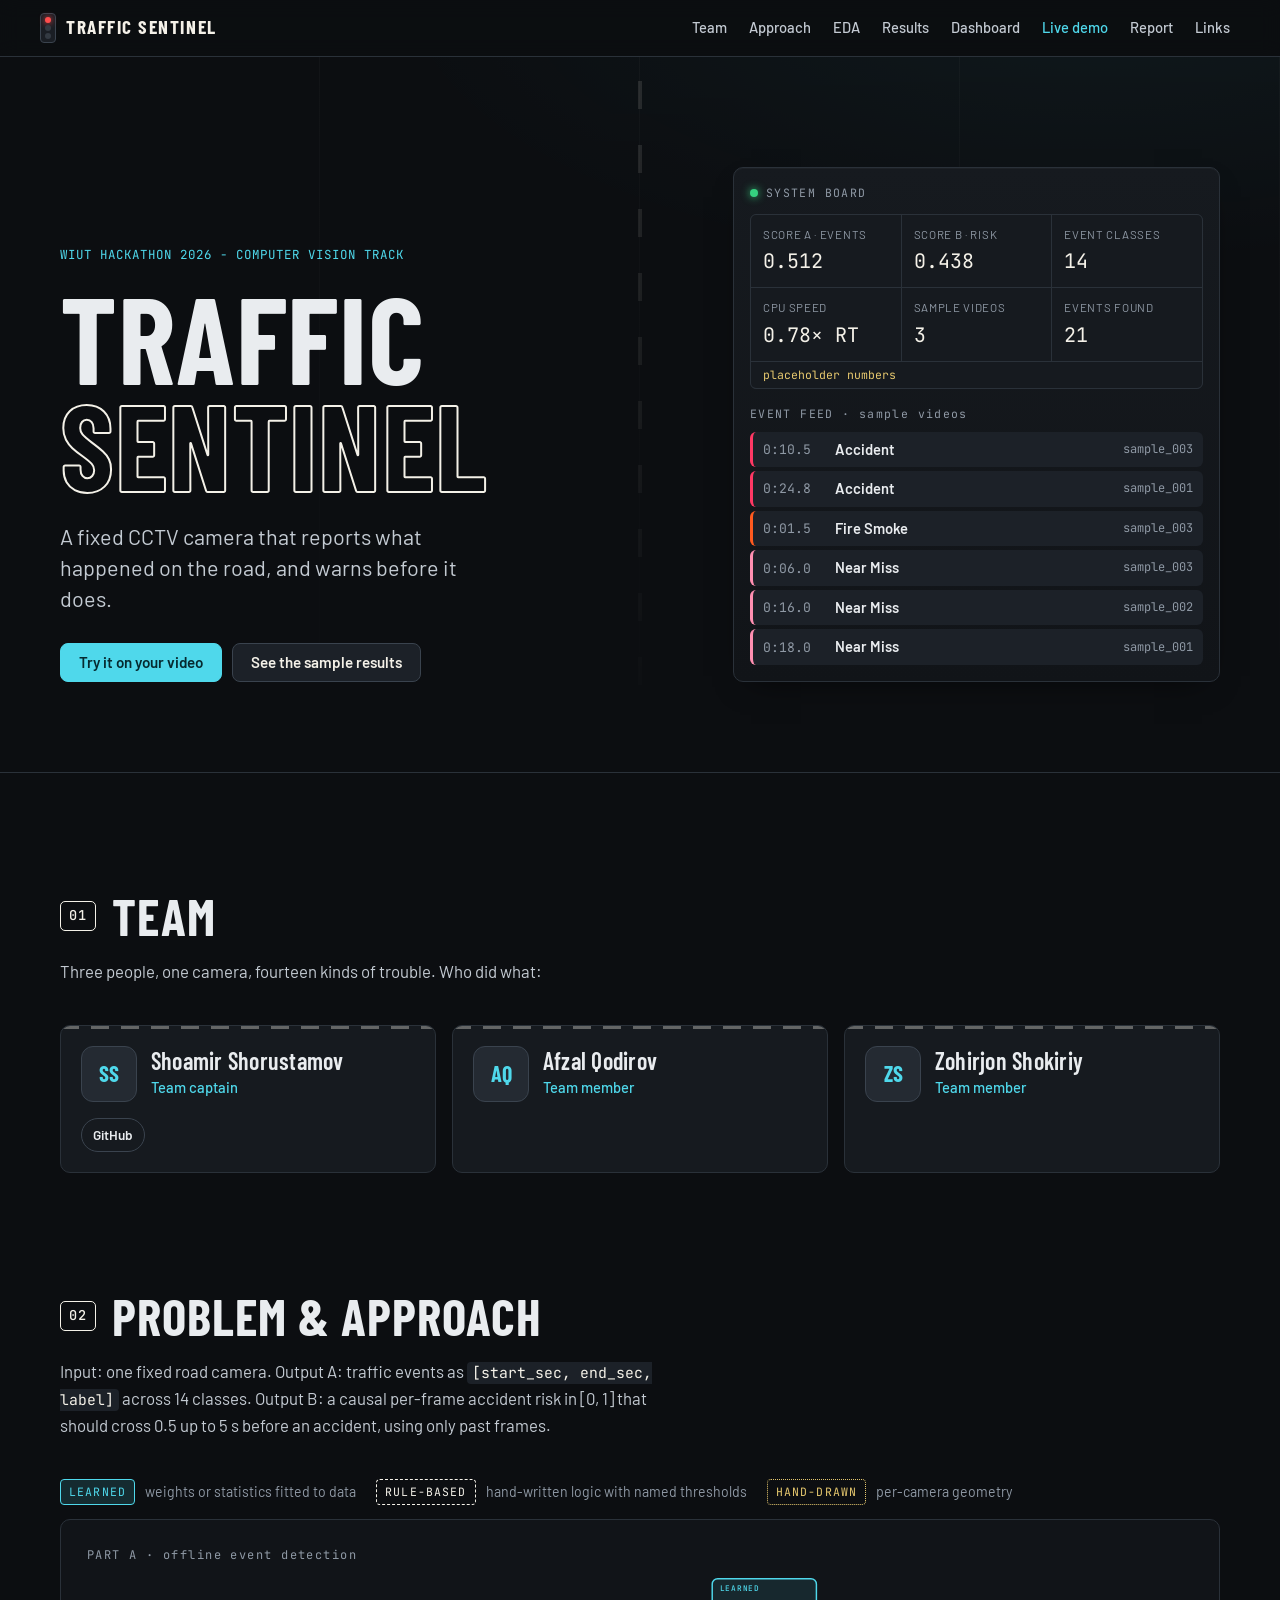
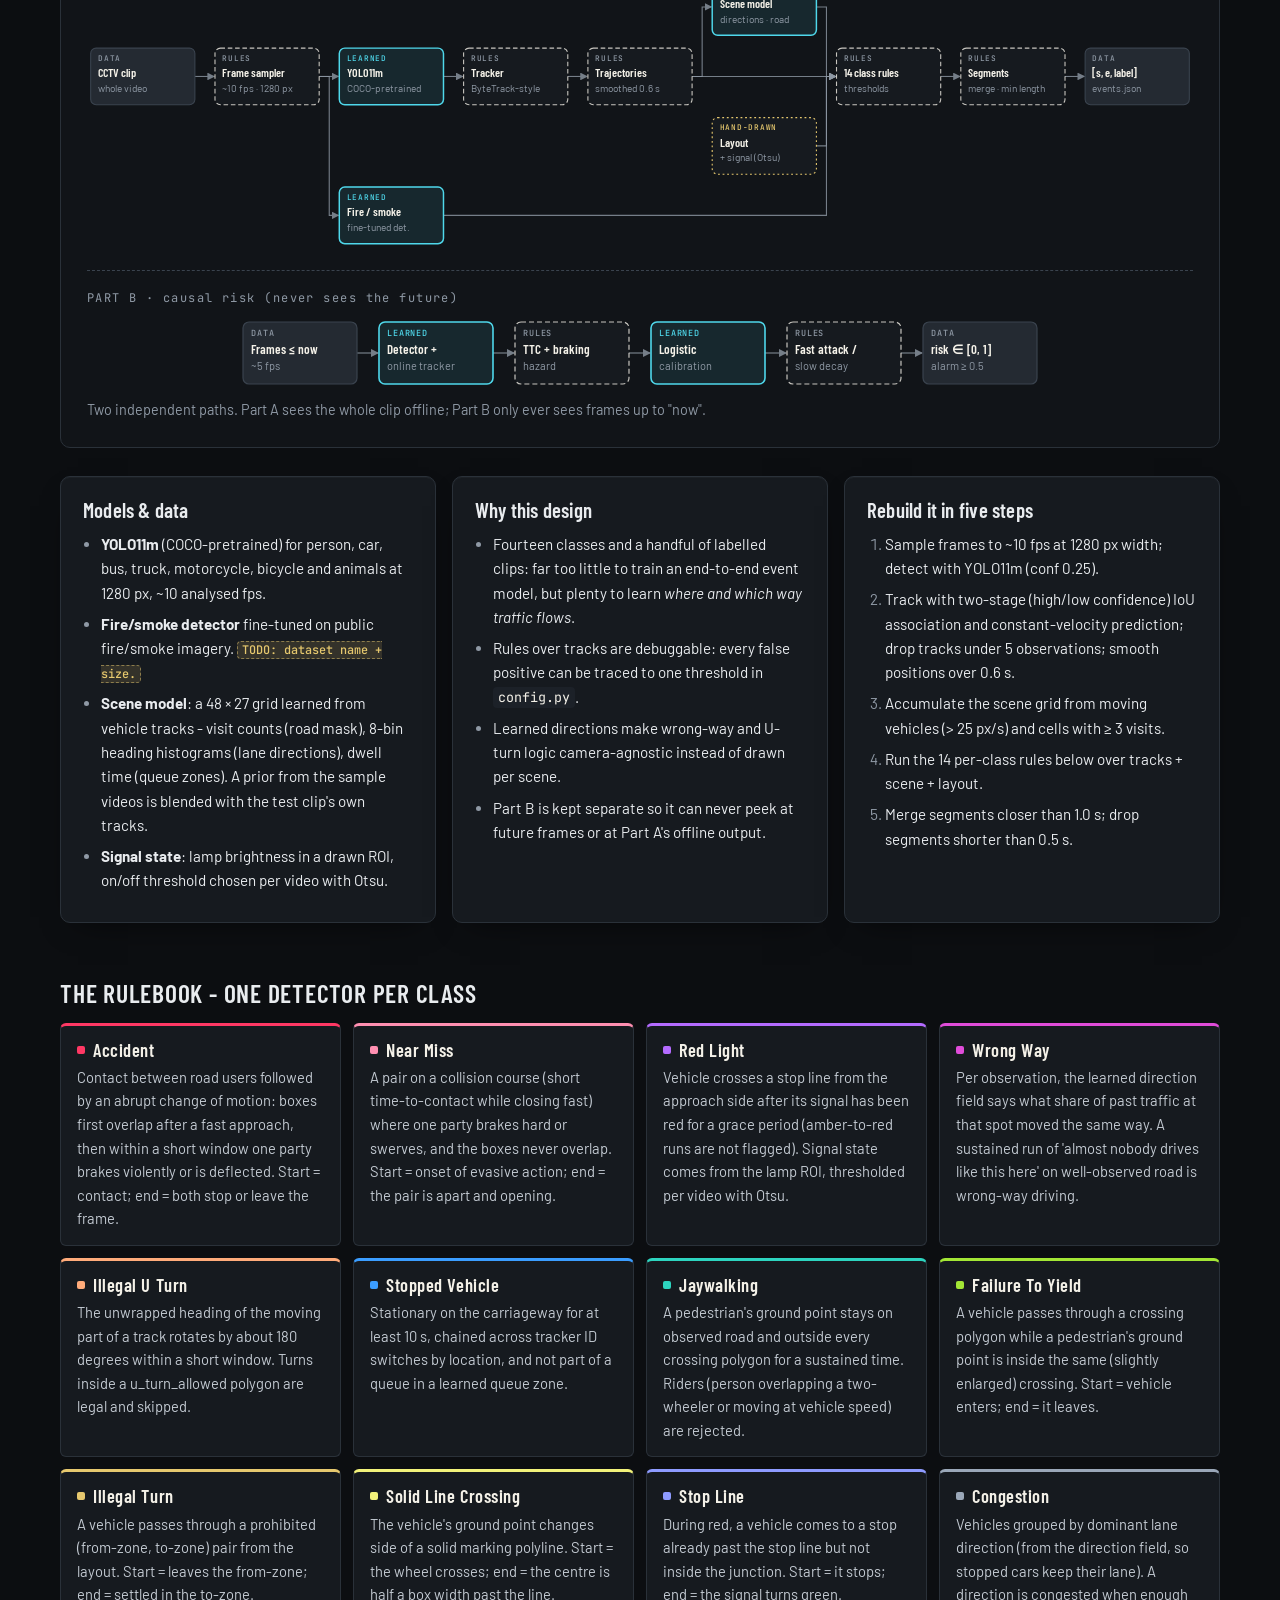
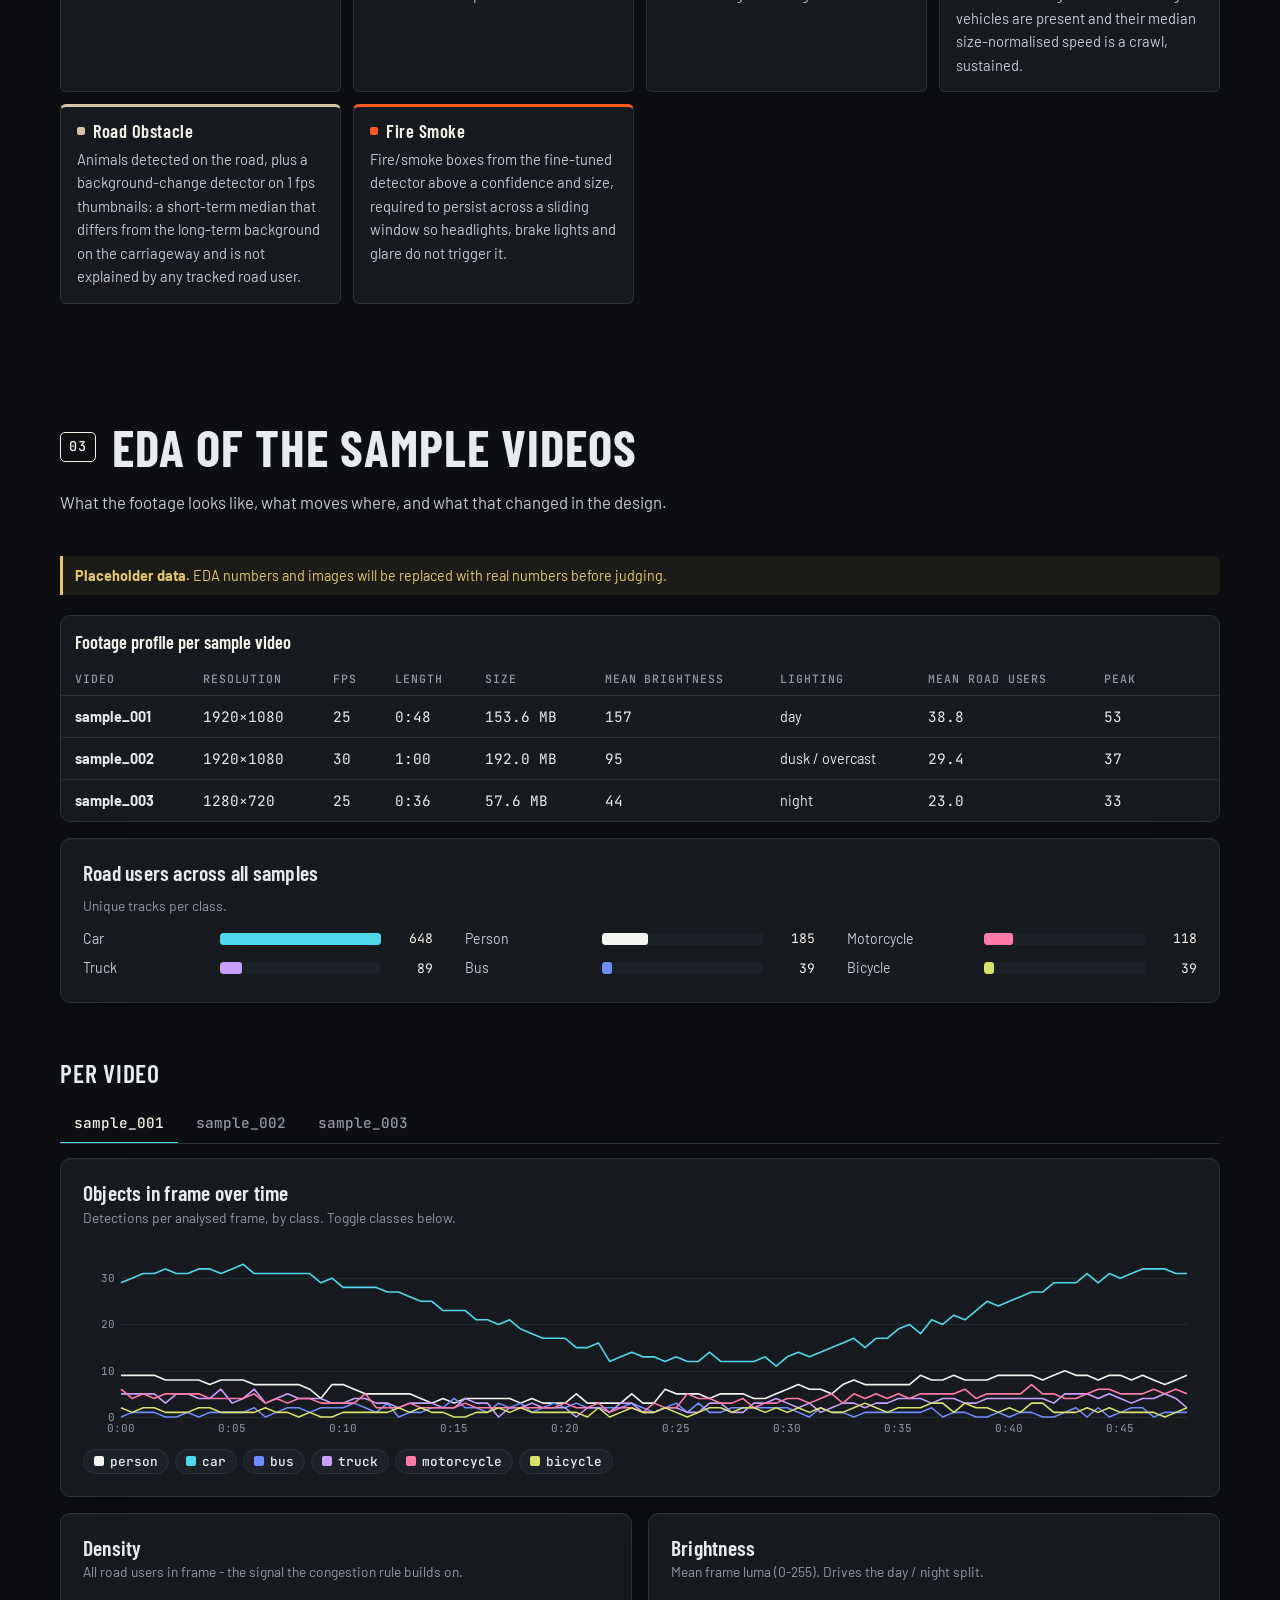
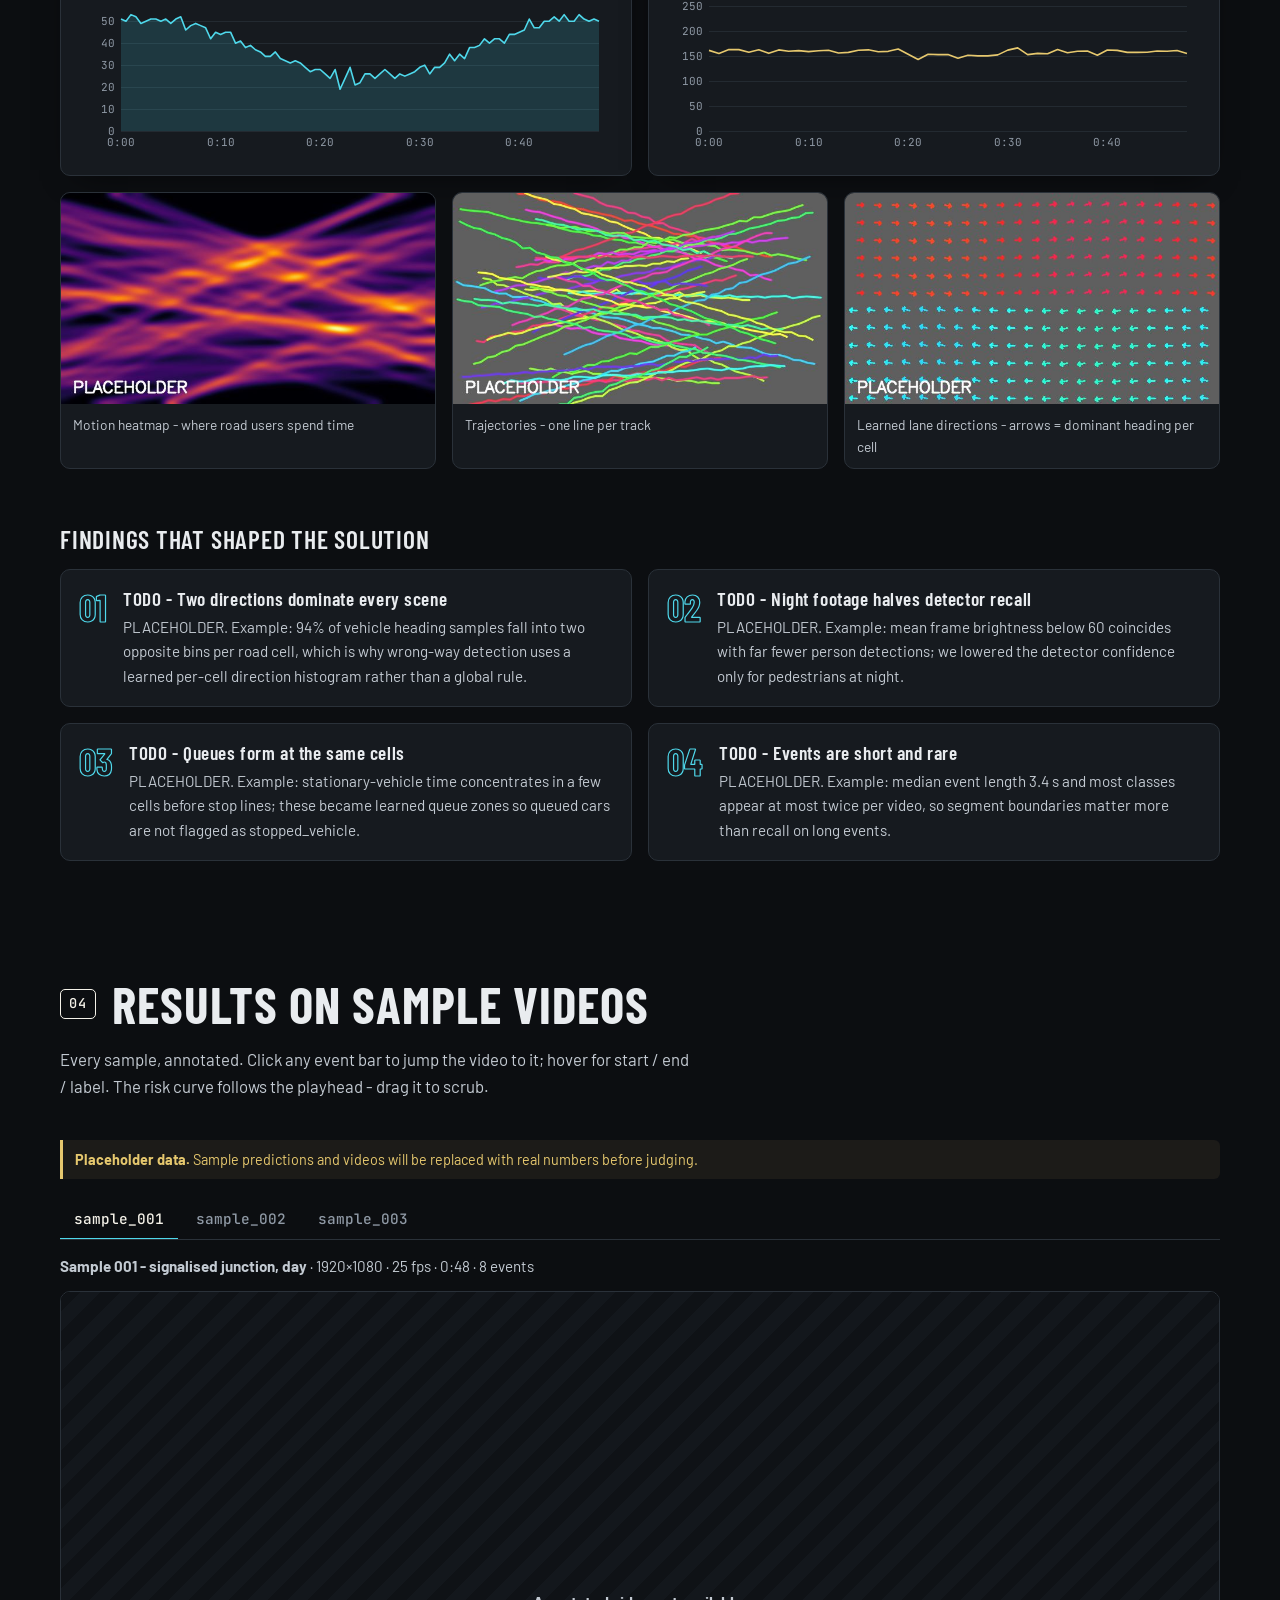
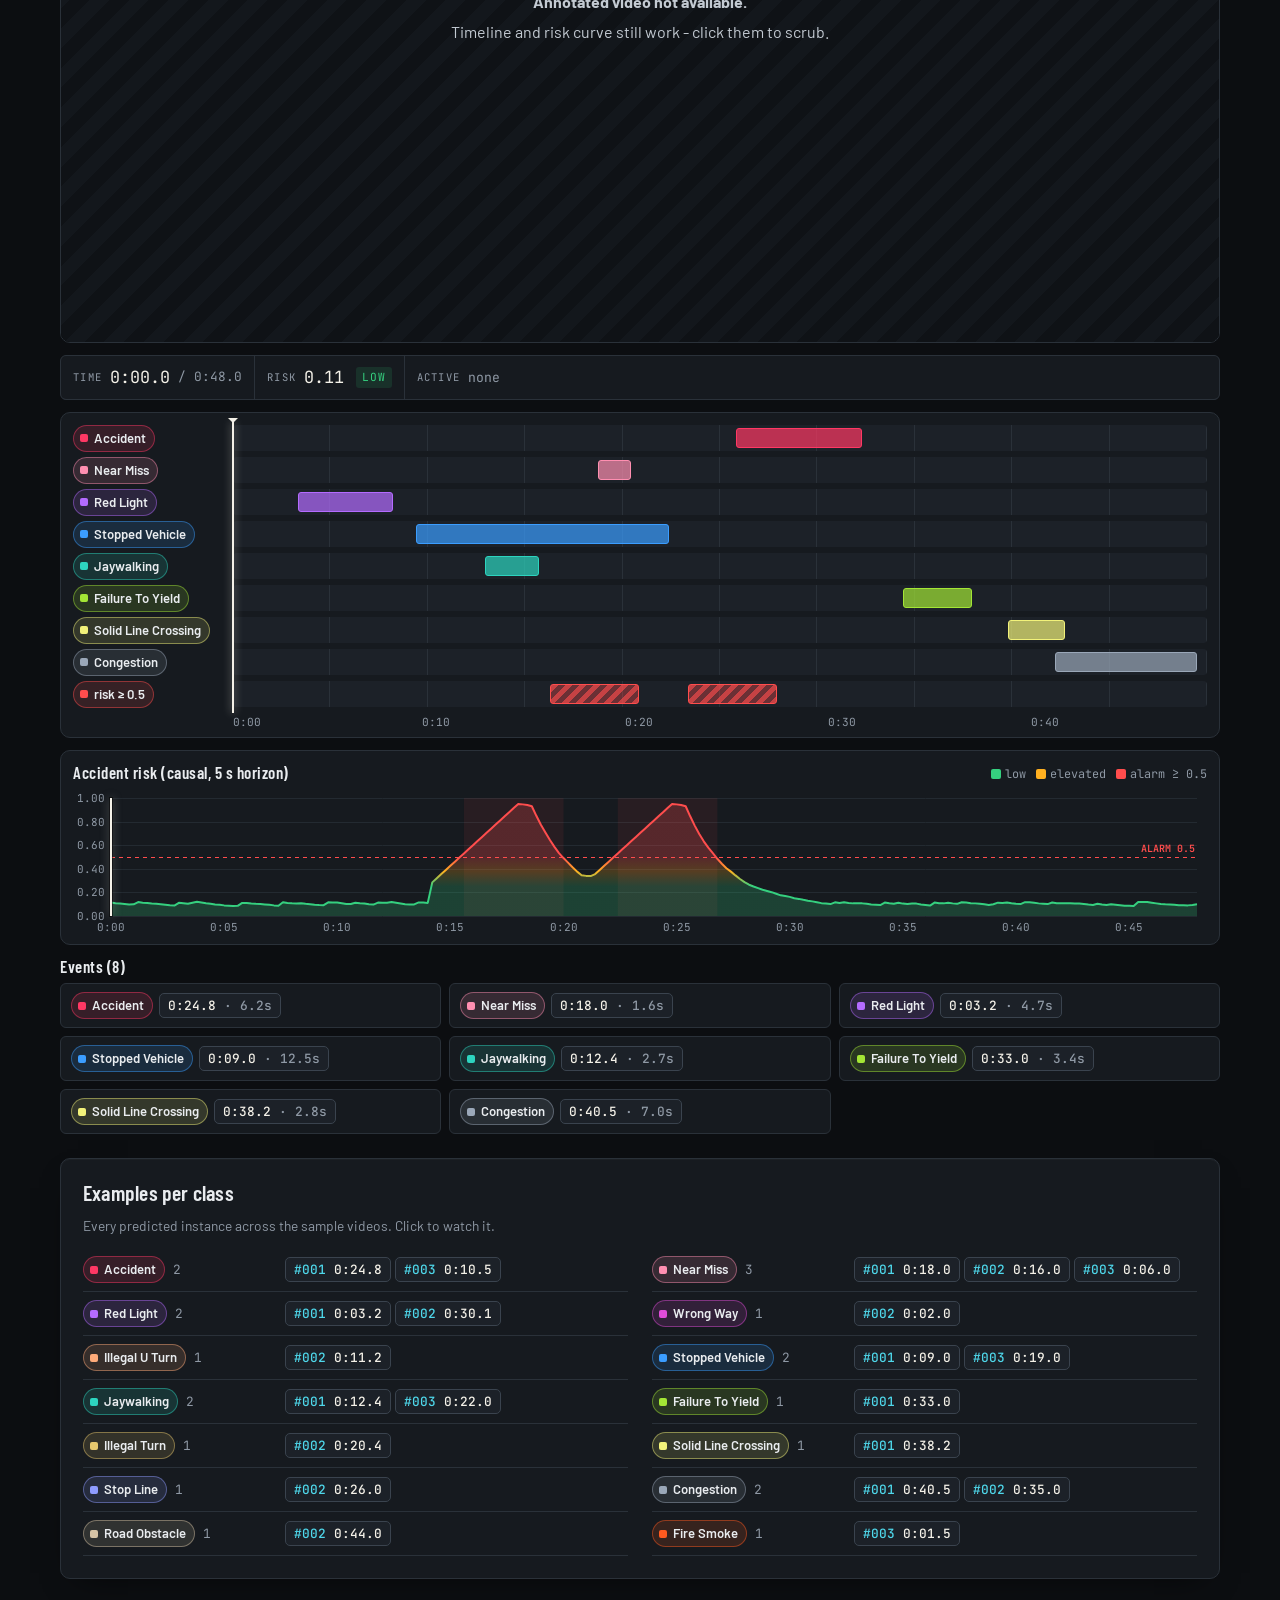
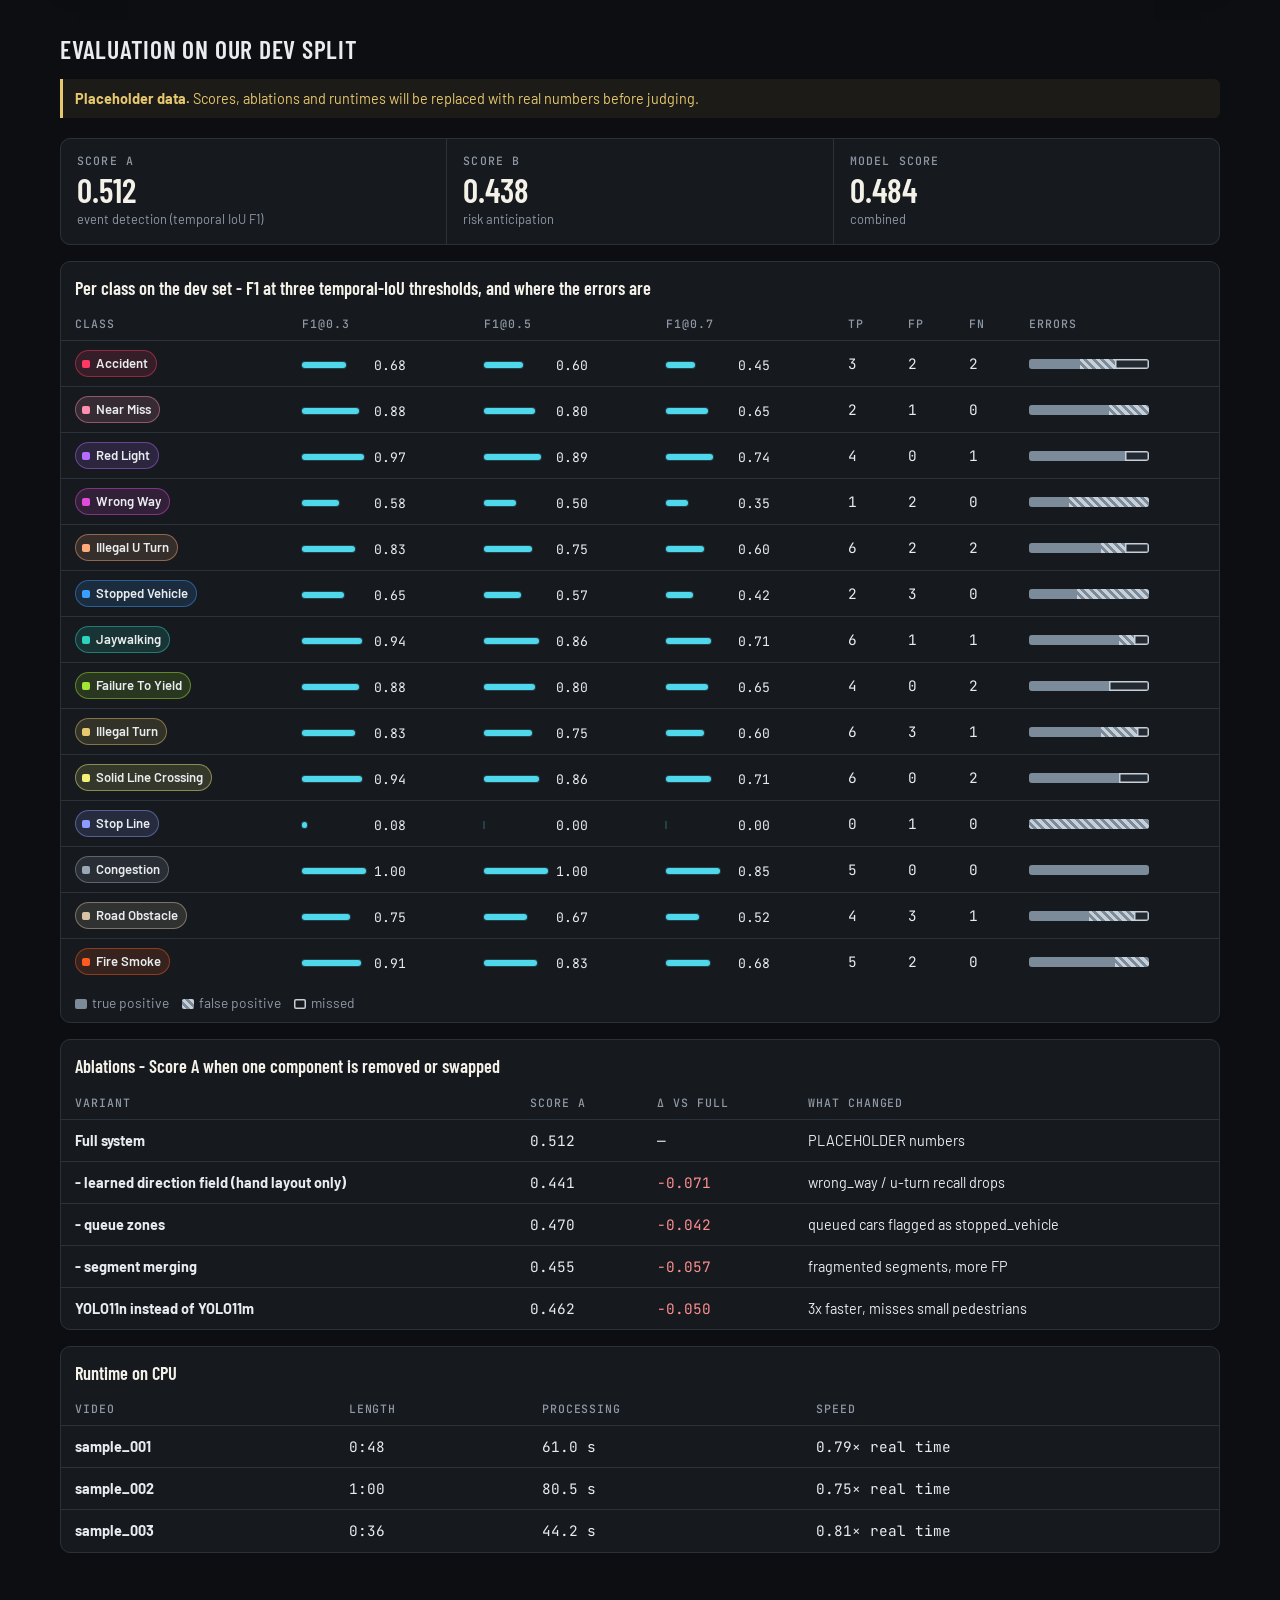
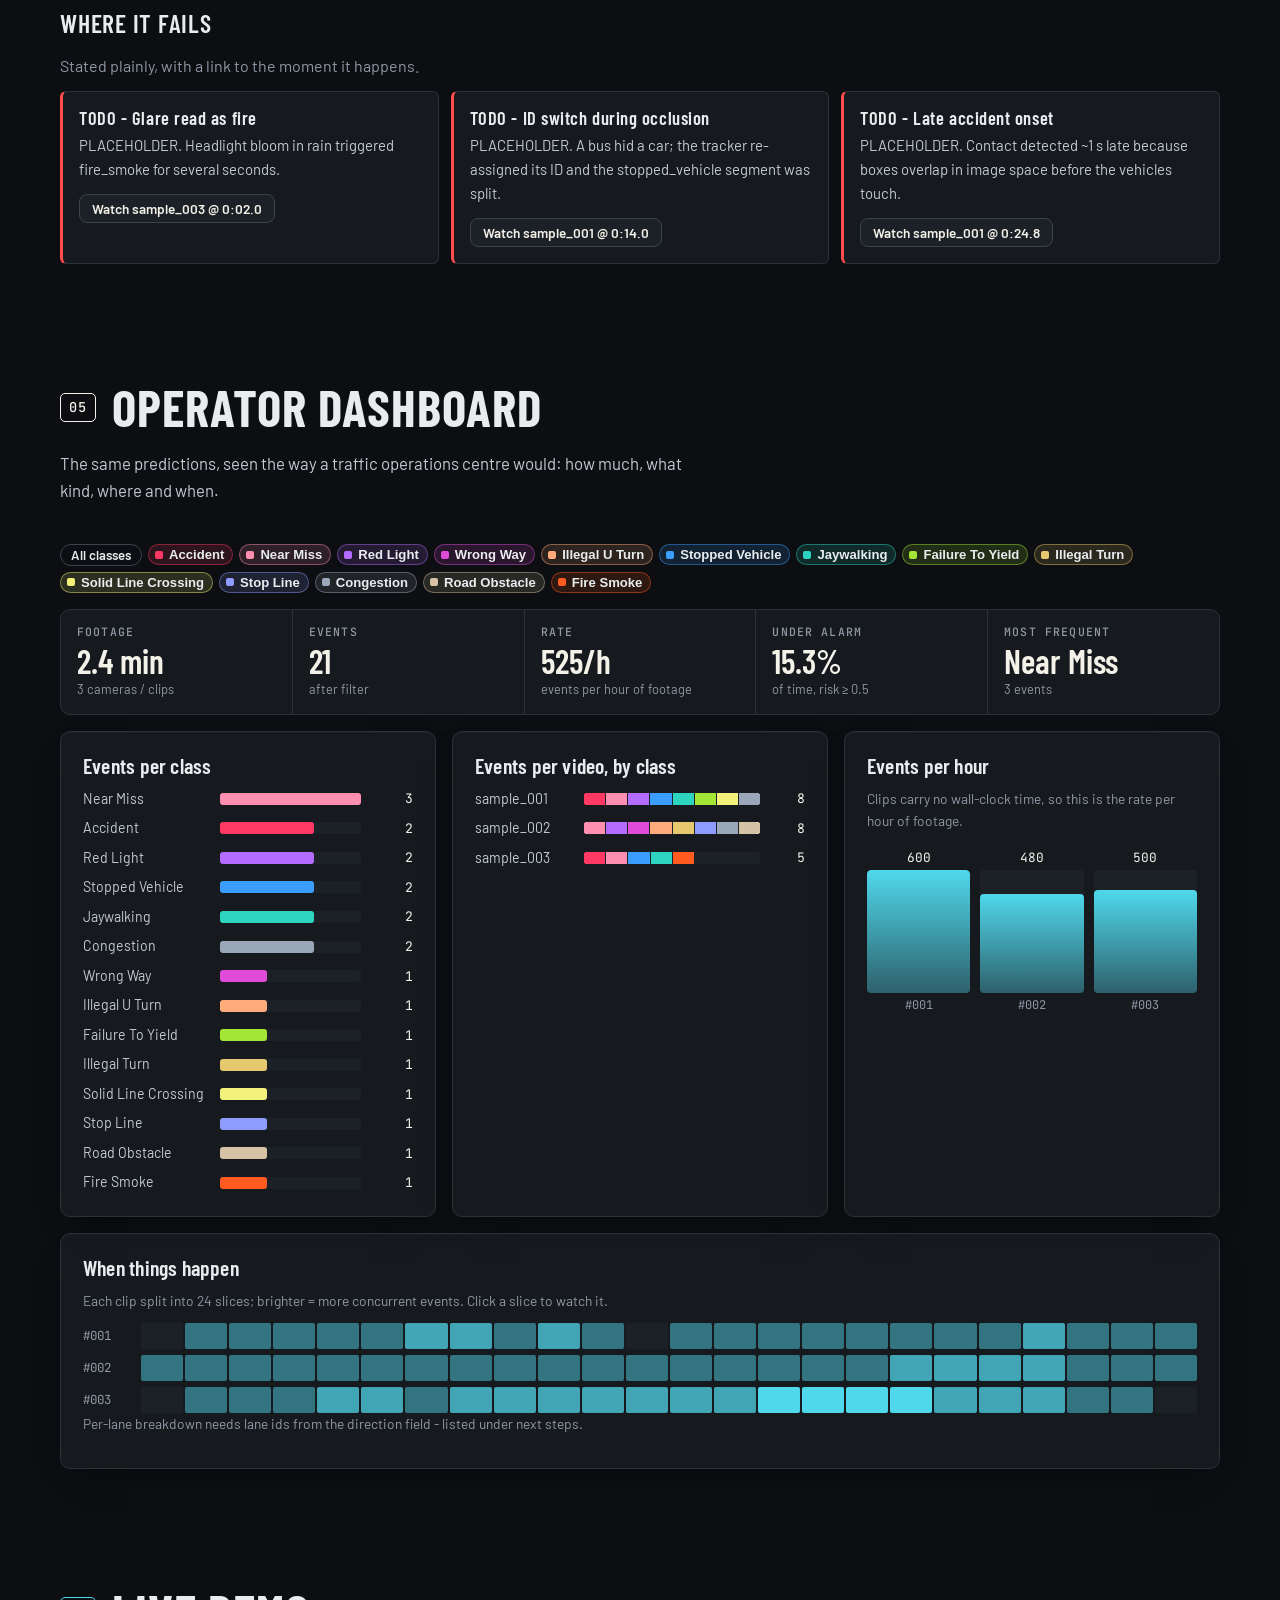
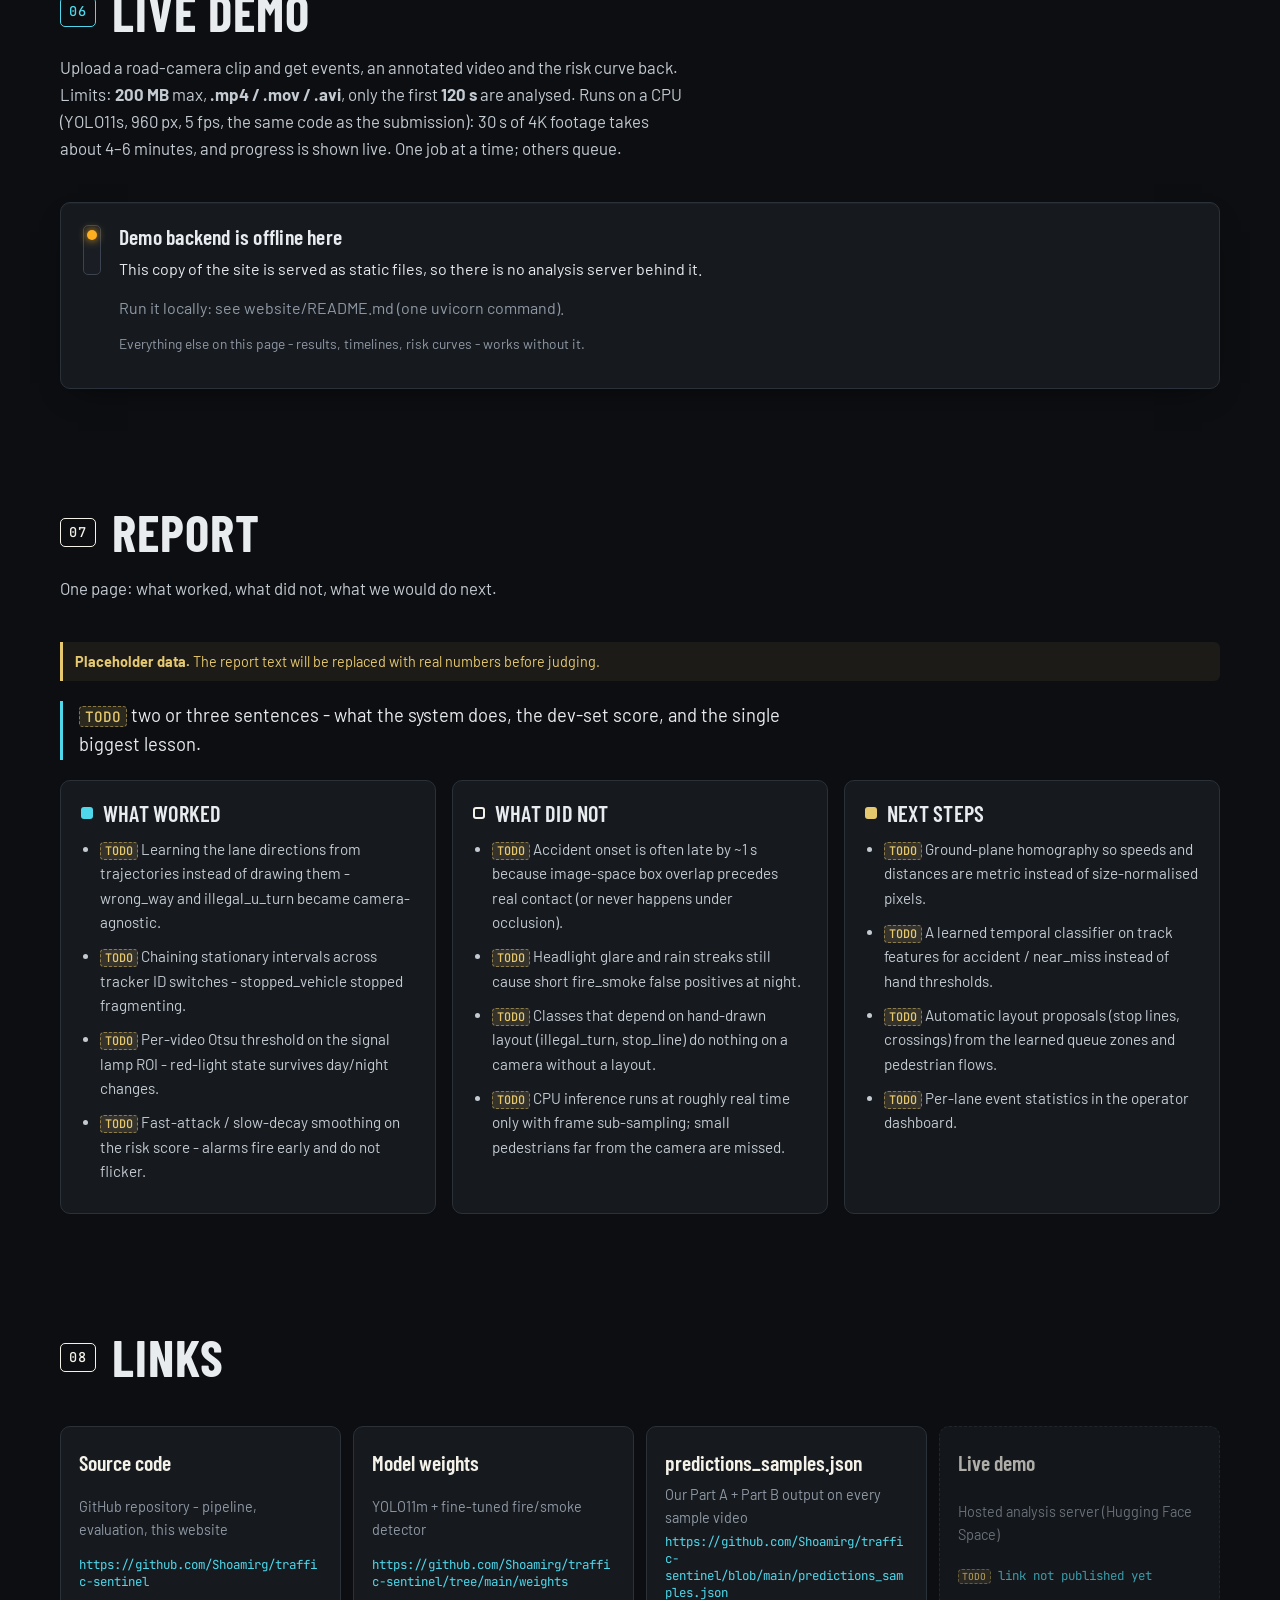
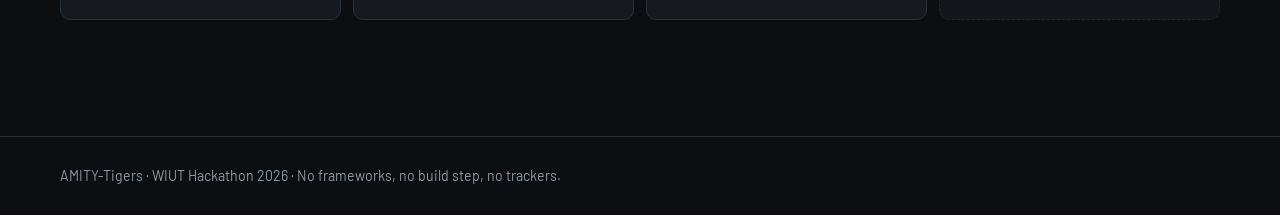
==== commit 33d6f152: "feat(website): CPU settings and honest limits for the live demo Measured on 2 CPU cores, the demo ta" ====
--- a/index.html
+++ b/index.html
@@ -152,7 +152,7 @@
     <section class="section section-demo" id="demo" aria-labelledby="demo-title">
       <div class="wrap">
         <header class="sec-head"><span class="plate plate-live">06</span><h2 id="demo-title">Live demo</h2>
-          <p class="sec-lede">Upload a road-camera clip and get events, an annotated video and the risk curve back. Limits: <strong id="demo-limit-mb">200 MB</strong> max, <strong>.mp4 / .mov / .avi</strong>, only the first <strong id="demo-limit-s">120 s</strong> are analysed. Runs on CPU, so expect roughly real-time or slower; one job at a time, others queue.</p></header>
+          <p class="sec-lede">Upload a road-camera clip and get events, an annotated video and the risk curve back. Limits: <strong id="demo-limit-mb">200 MB</strong> max, <strong>.mp4 / .mov / .avi</strong>, only the first <strong id="demo-limit-s">120 s</strong> are analysed. Runs on a CPU (YOLO11s, 960 px, 5 fps, the same code as the submission): 30 s of 4K footage takes about 4–6 minutes, and progress is shown live. One job at a time; others queue.</p></header>
         <div id="demo-body"></div>
       </div>
     </section>
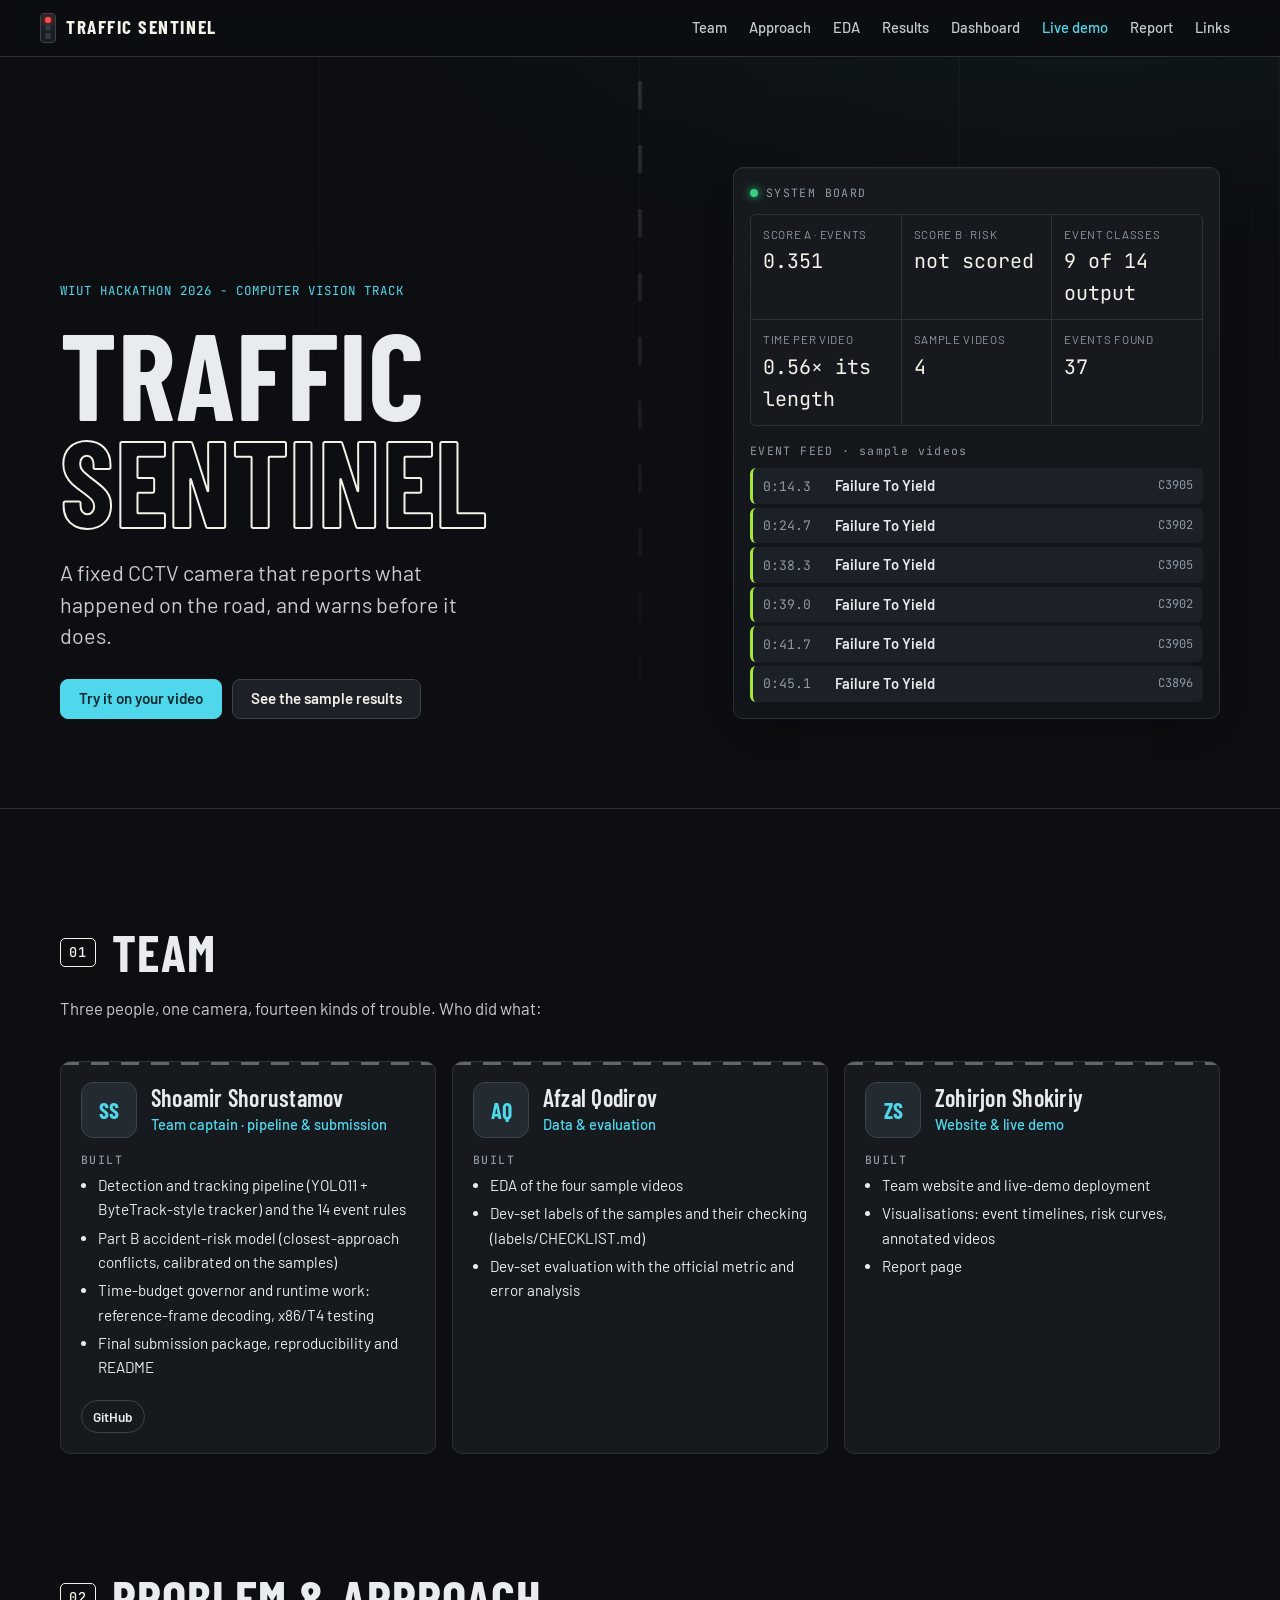
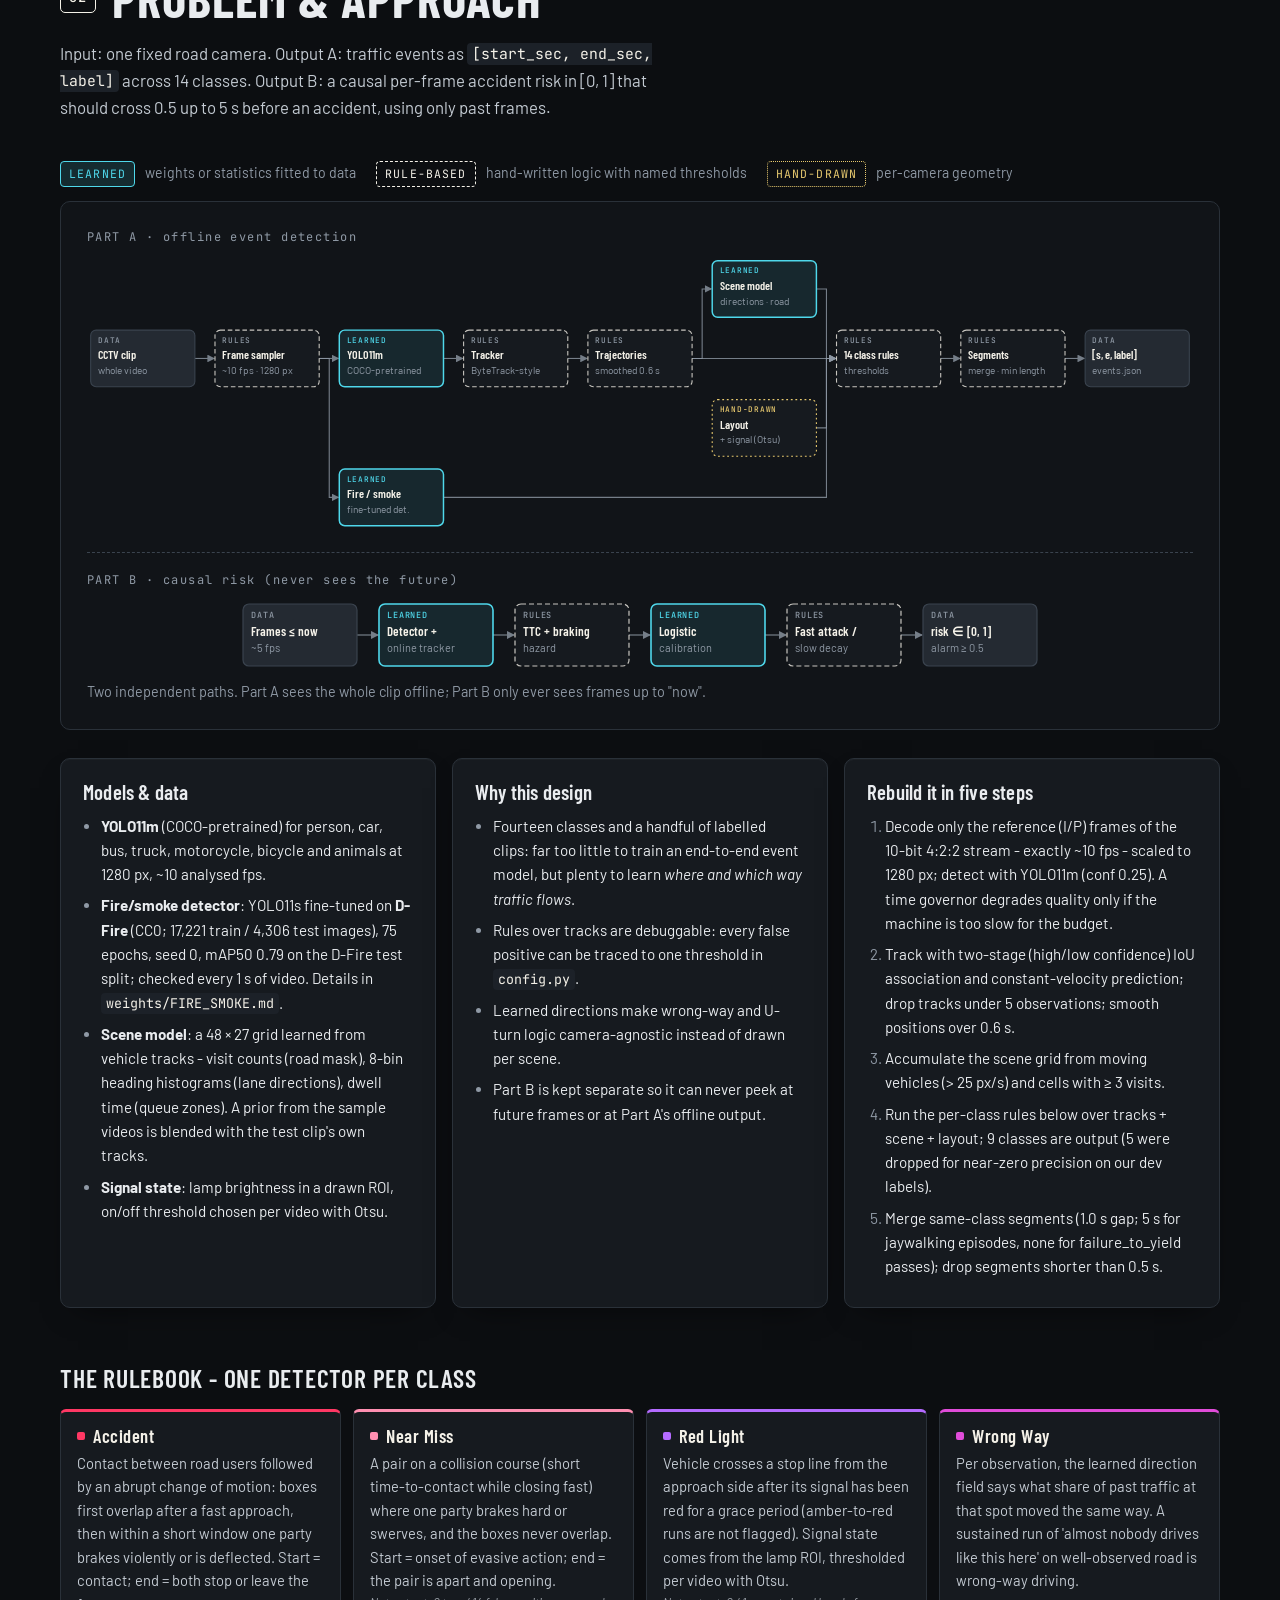
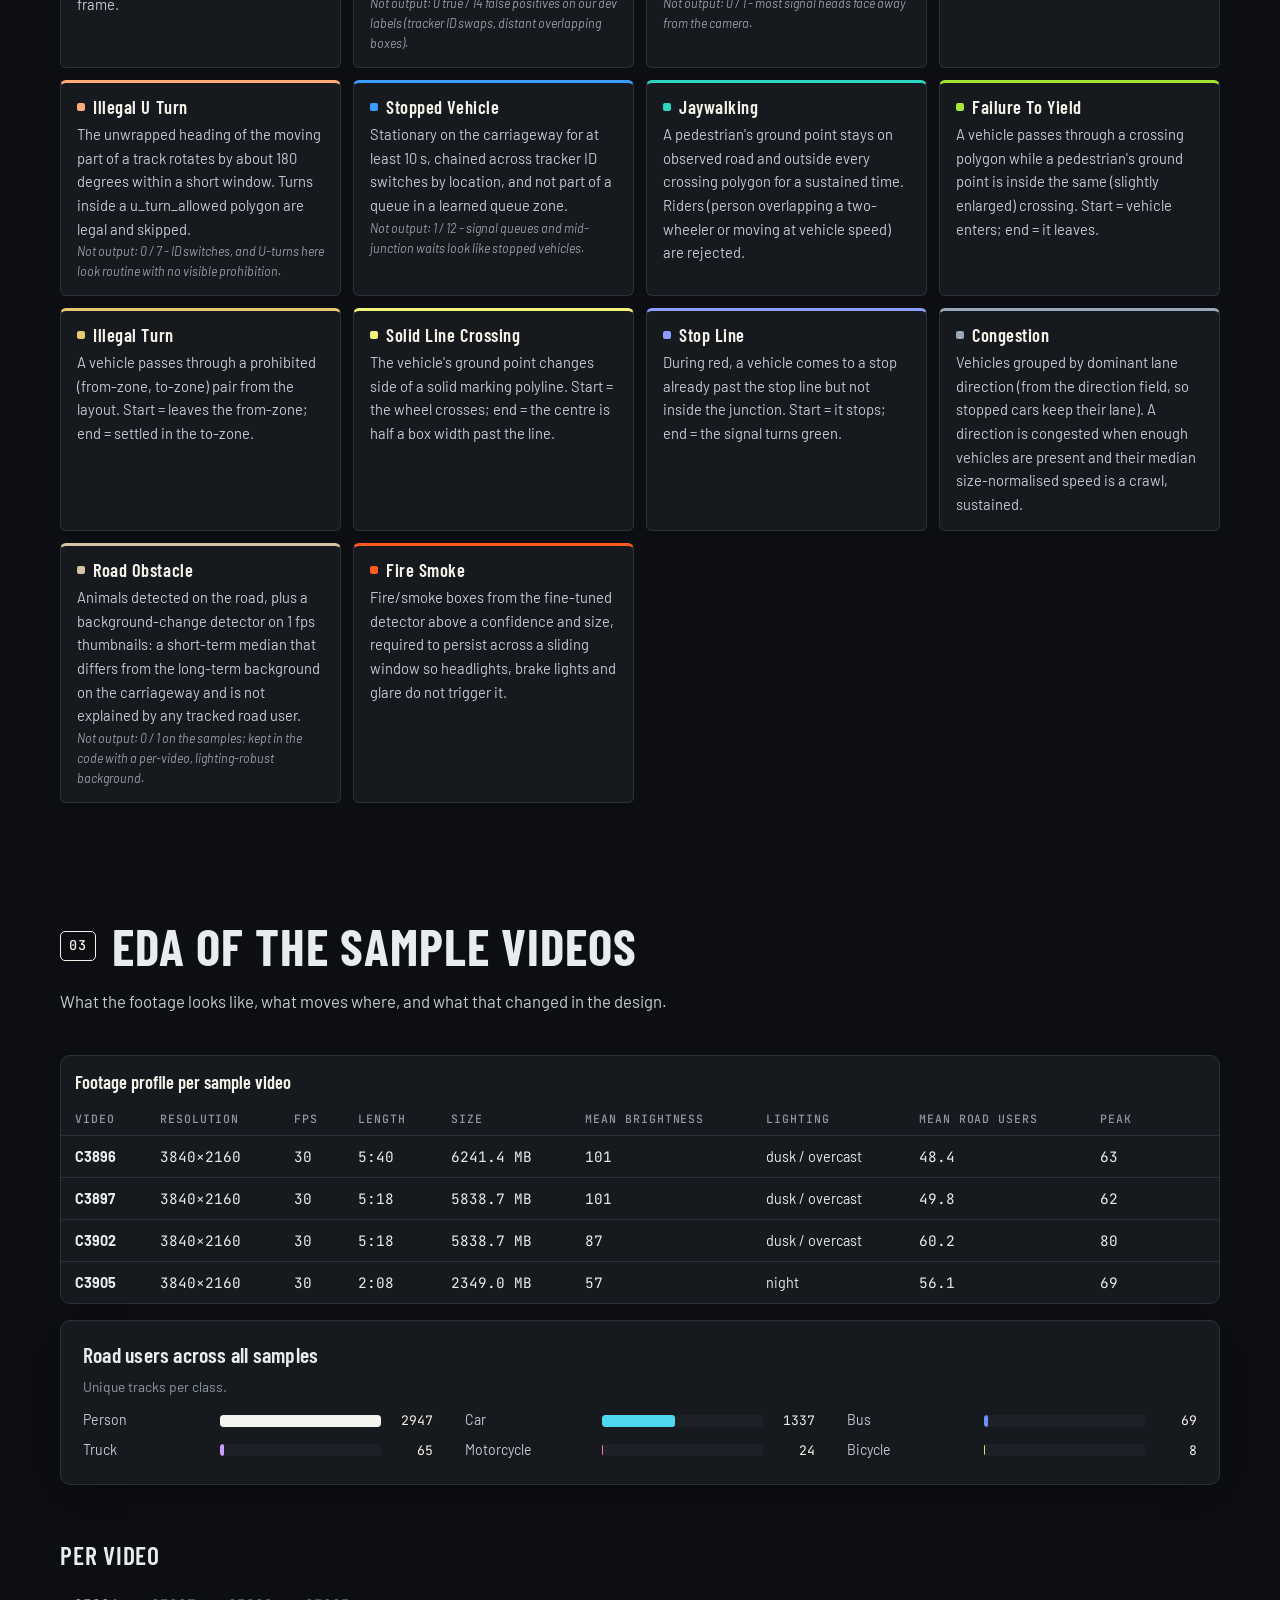
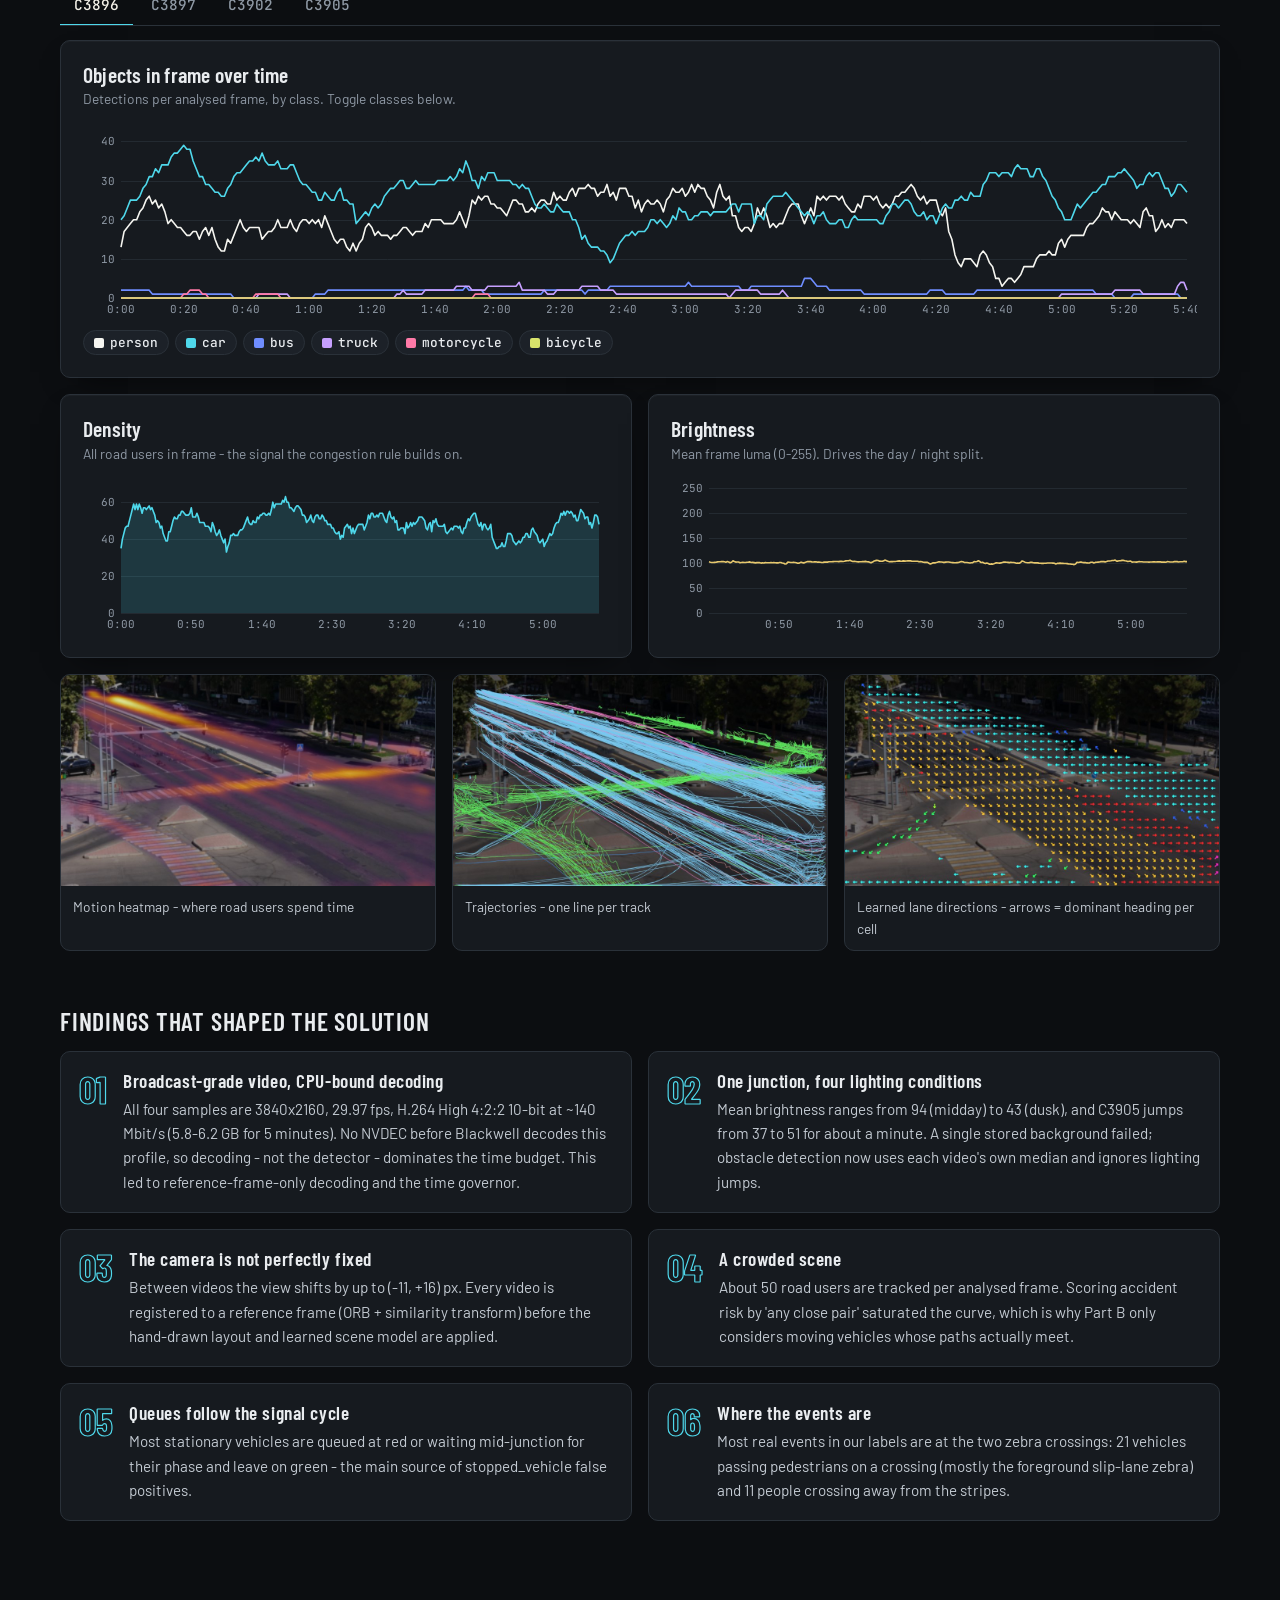
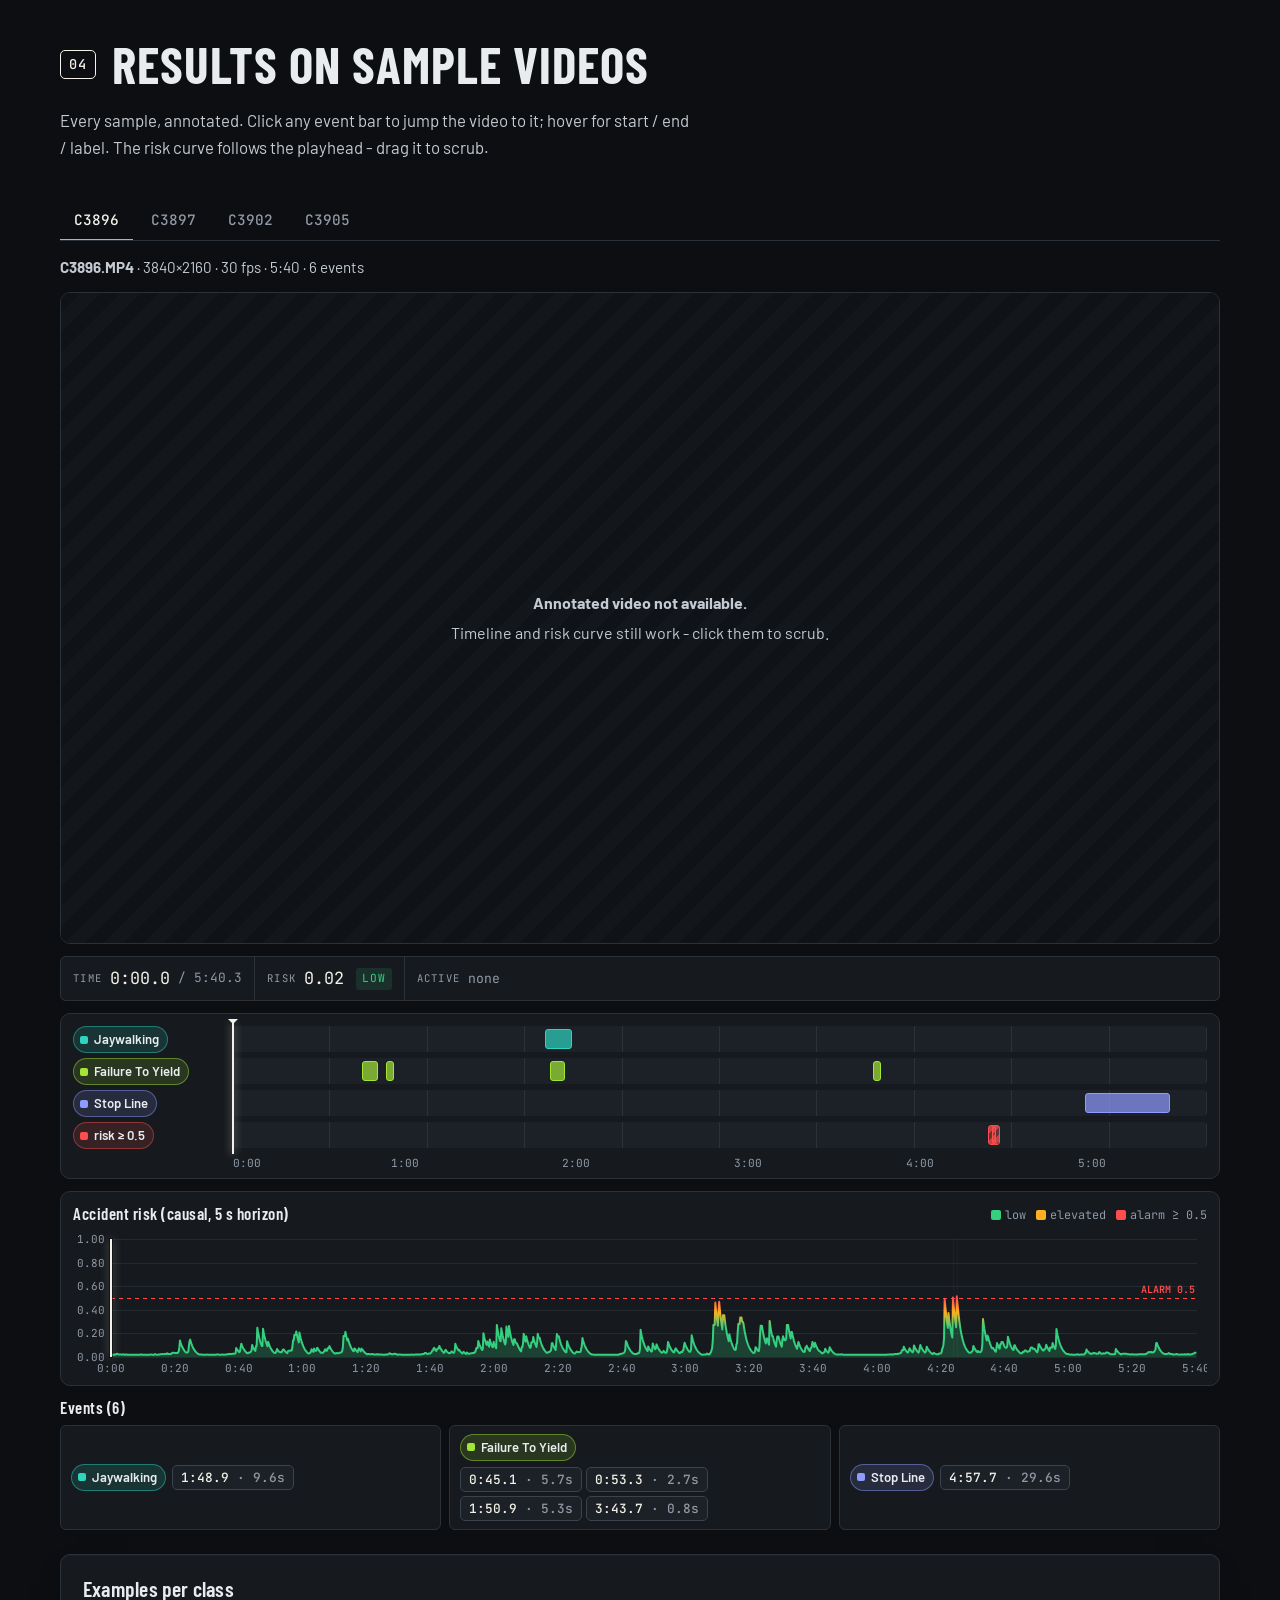
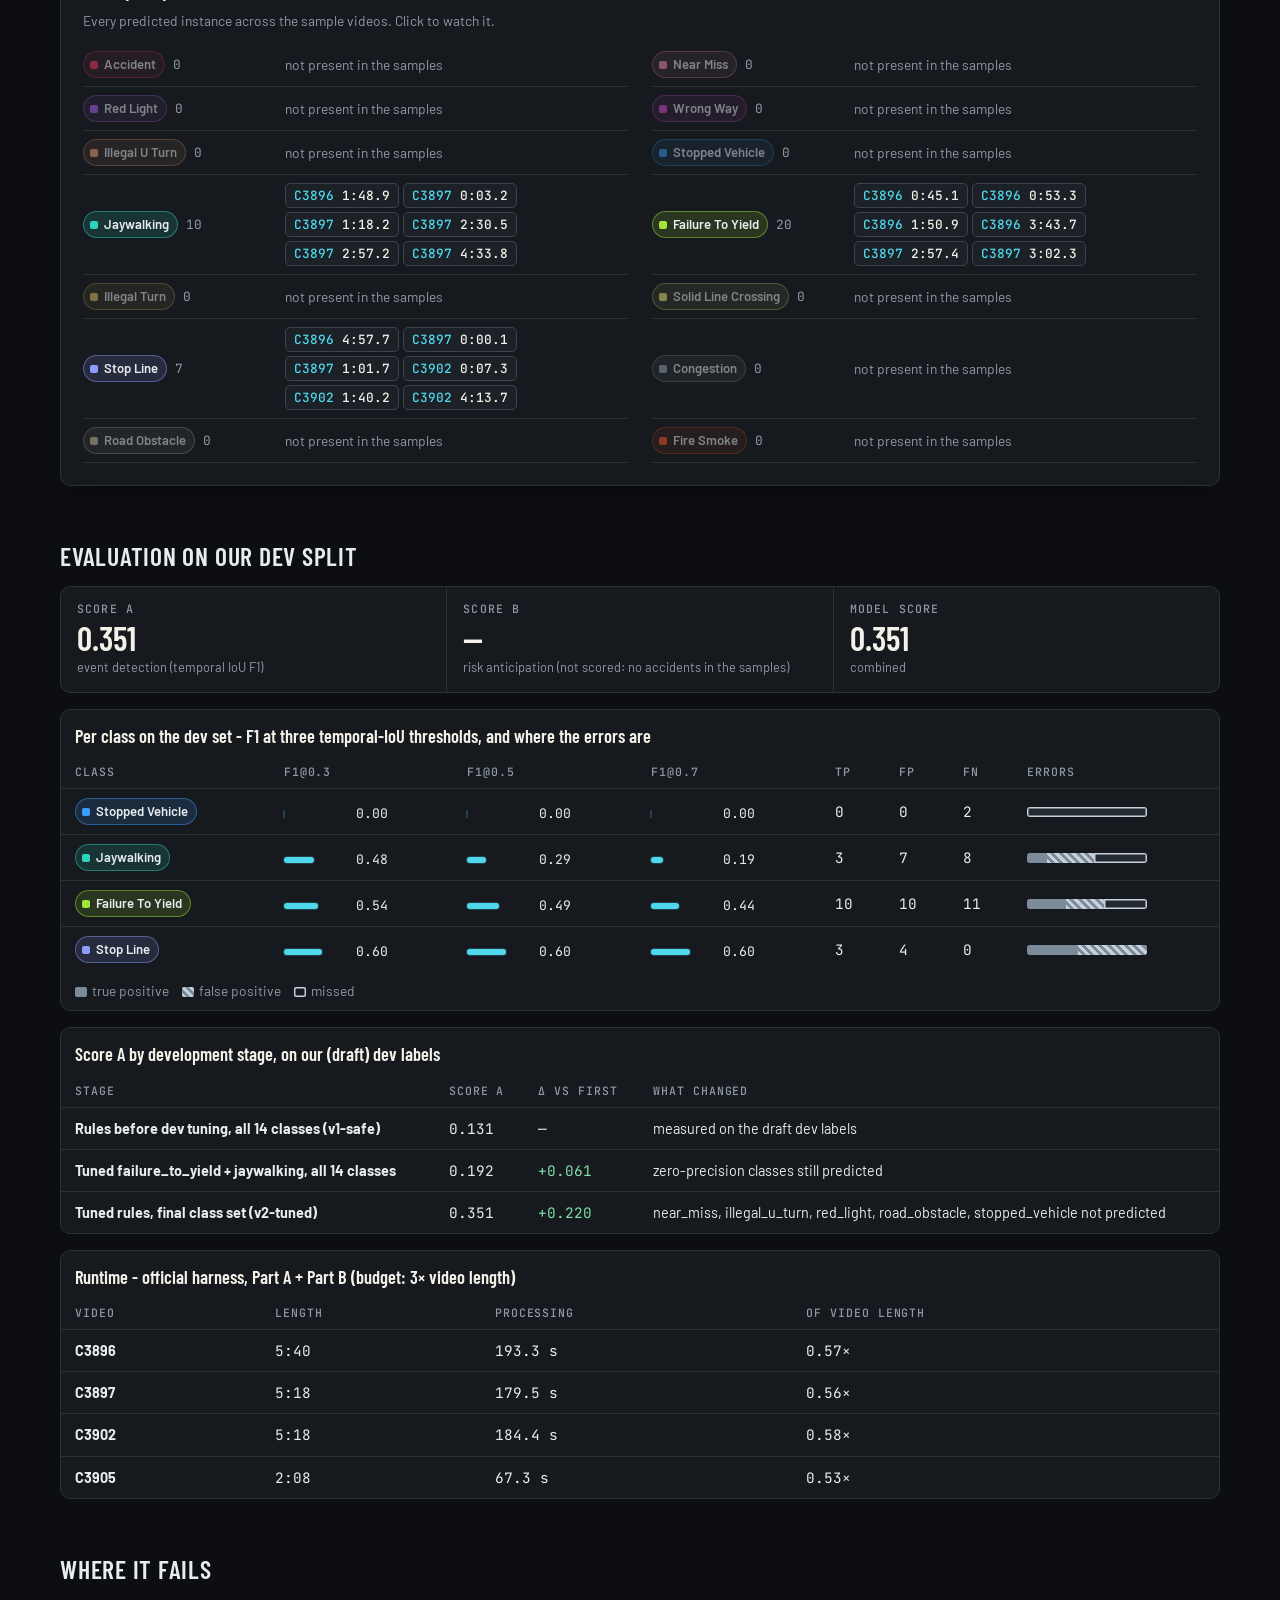
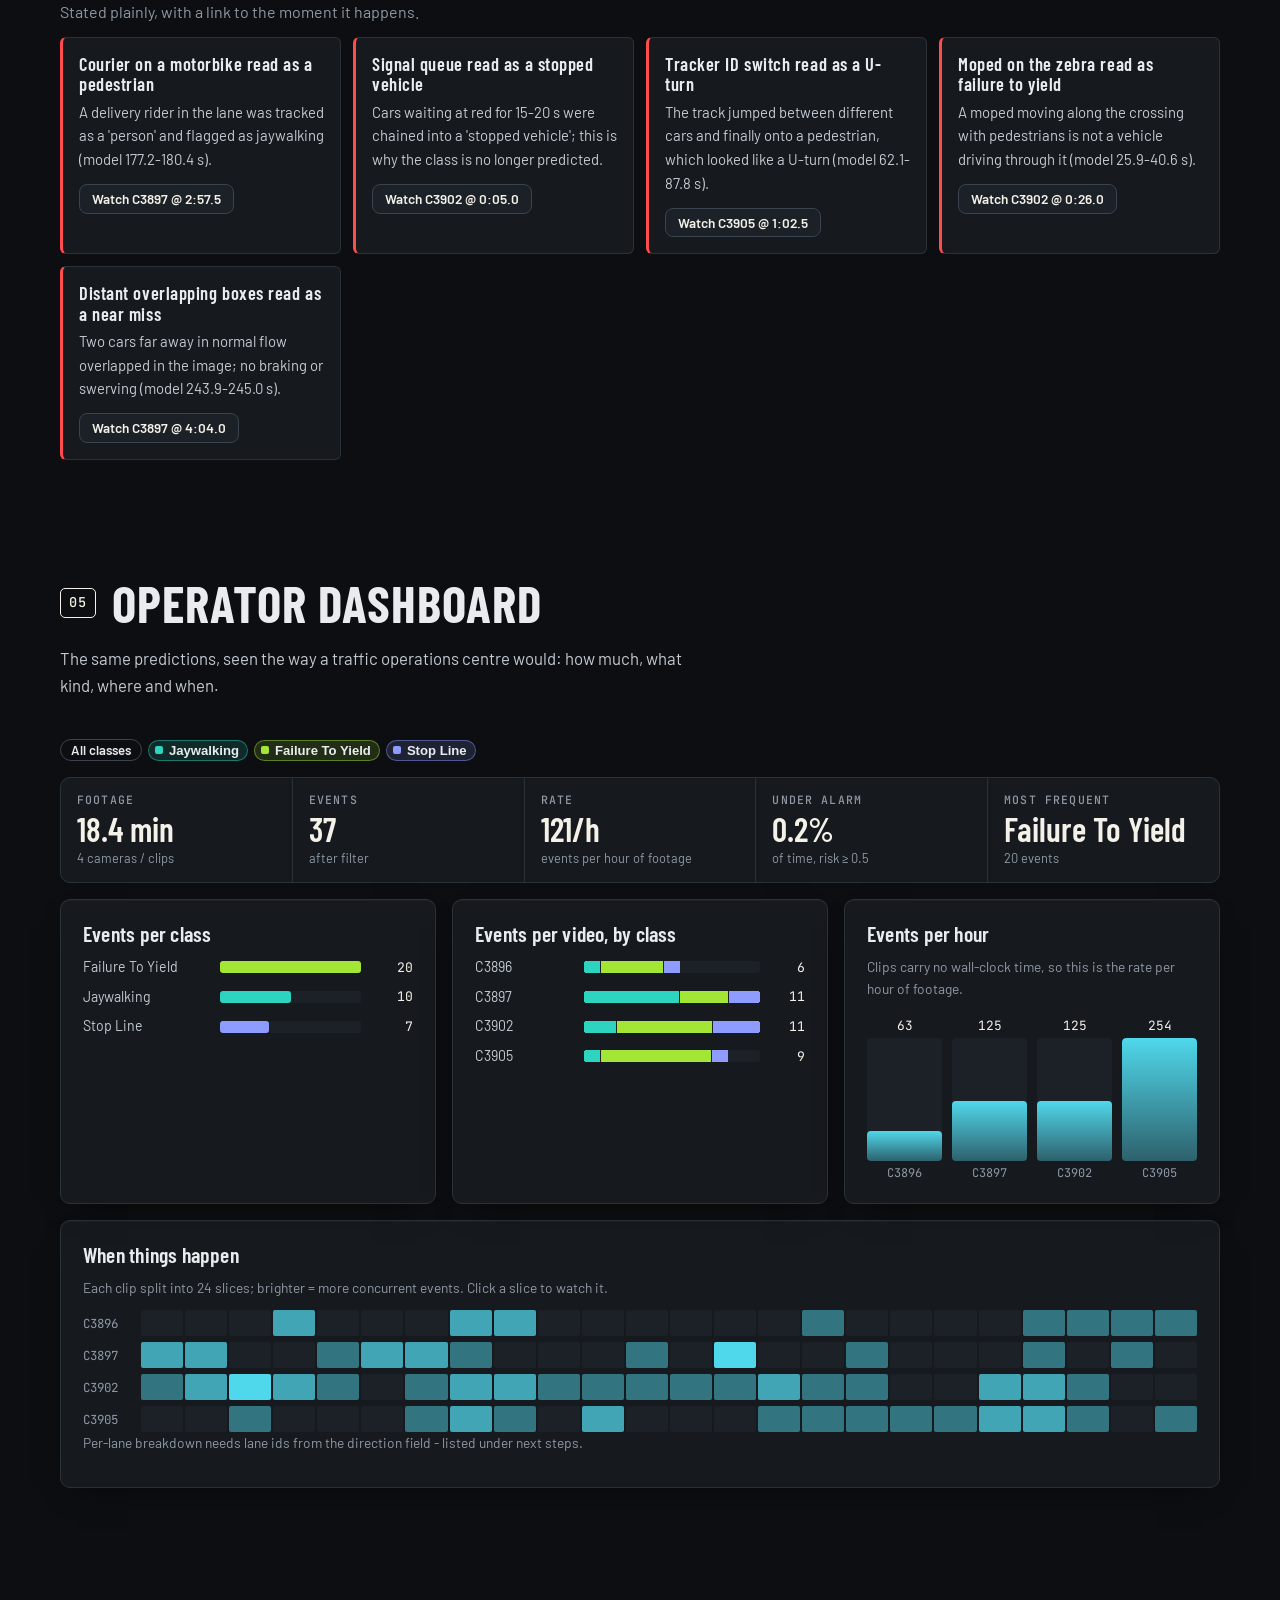
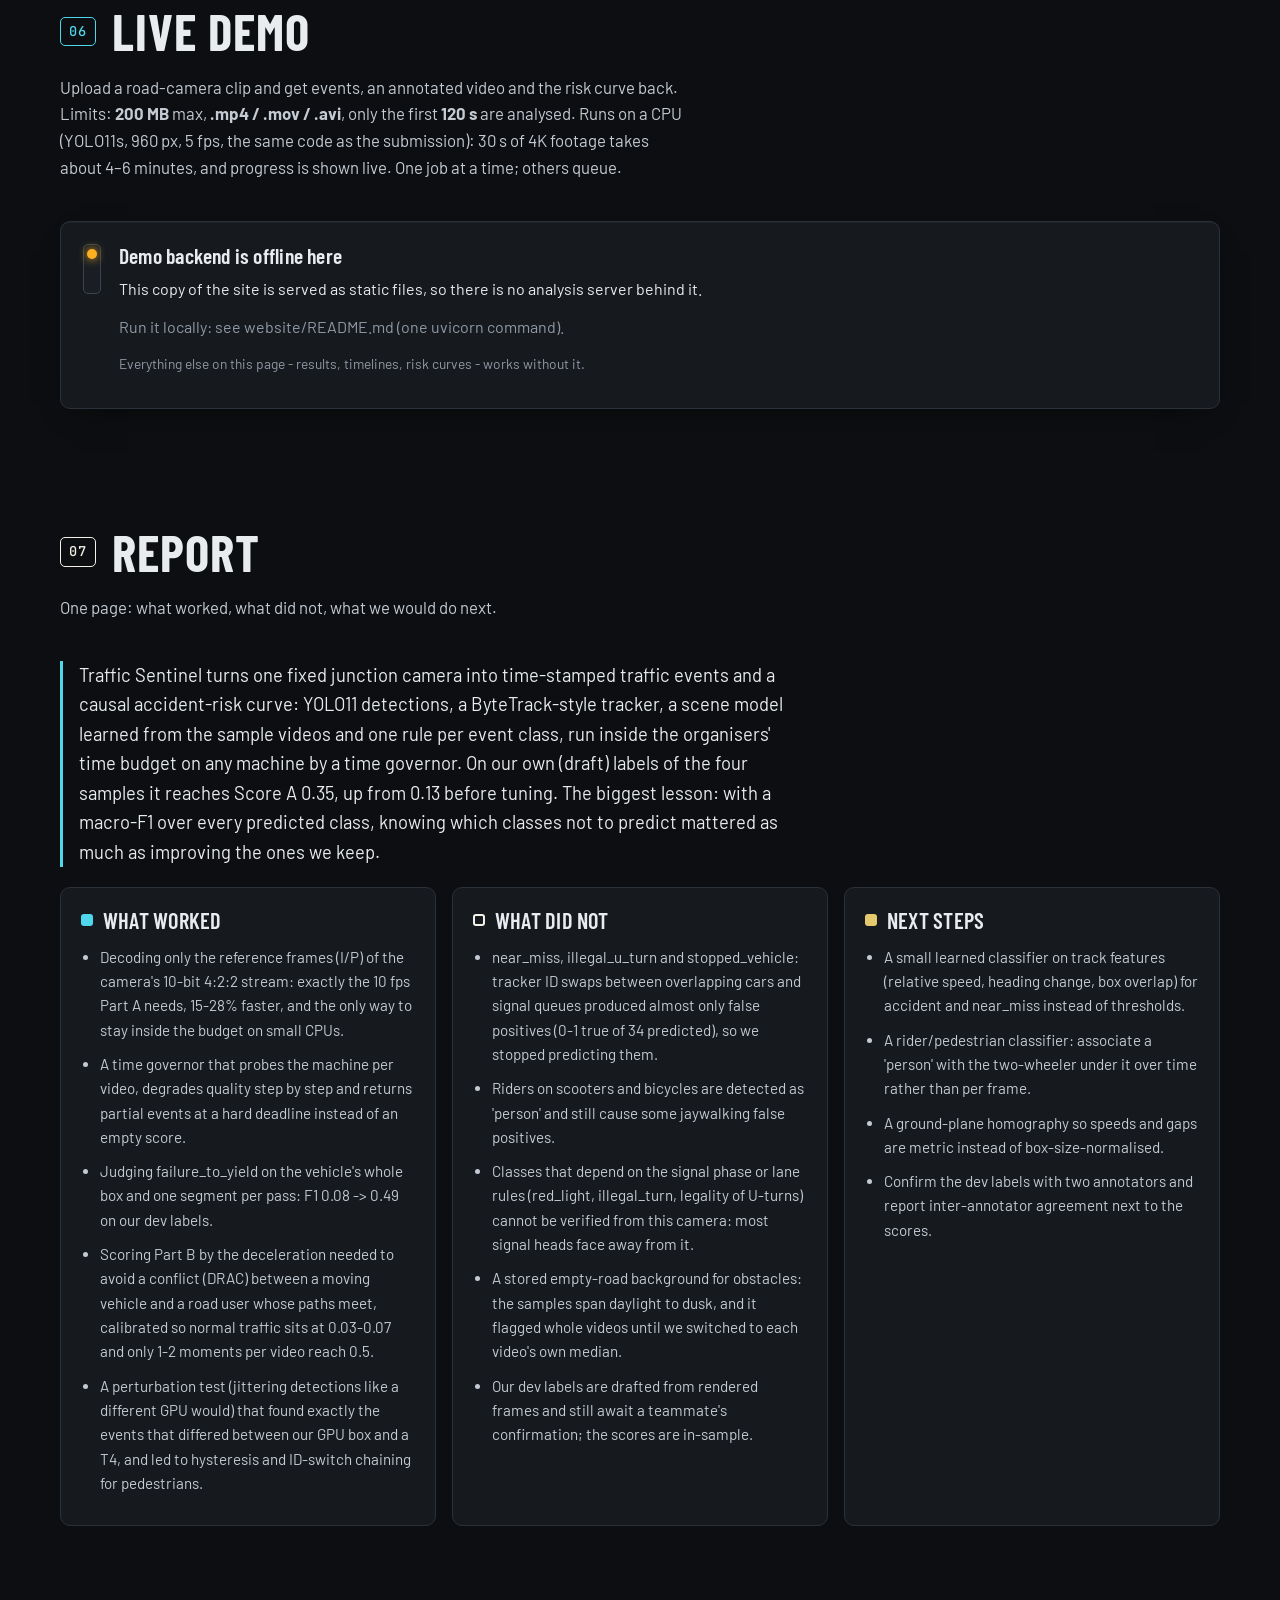
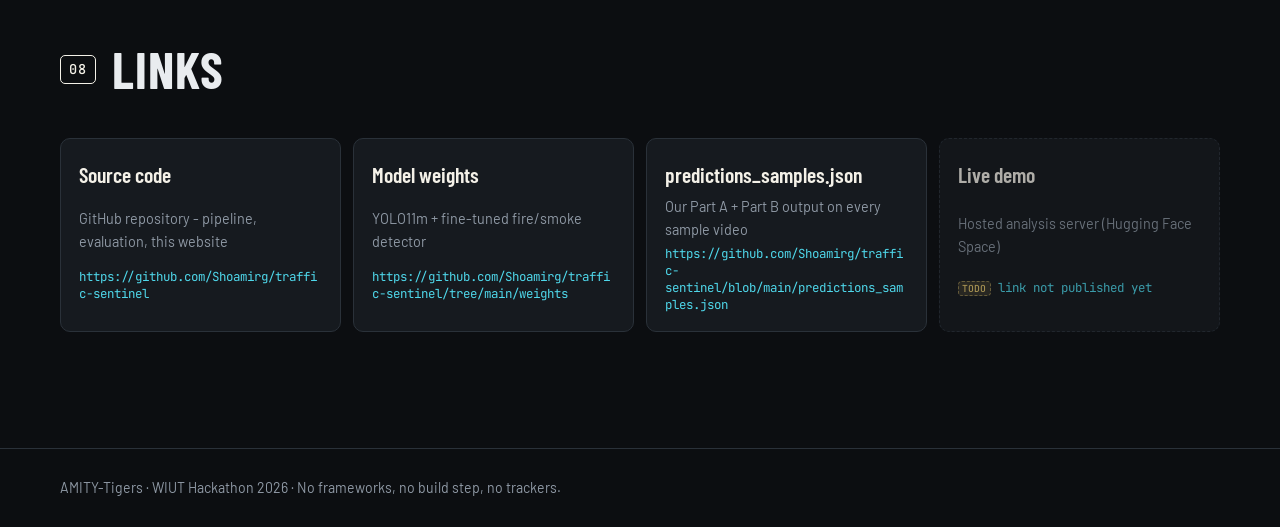
==== commit 0dbe3814: "feat(website): real results, EDA, report and team roles The site showed placeholder data (fake sampl" ====
--- a/index.html
+++ b/index.html
@@ -82,7 +82,7 @@
         <figure class="pipeline">
           <div id="pipeline-svg" class="pipeline-svg"></div>
           <figcaption>Two independent paths. Part A sees the whole clip offline; Part B only ever sees frames up to "now".</figcaption>
-          <noscript><p>Part A: frames → YOLO11 detector (learned) → ByteTrack-style tracker → trajectories → learned scene model + hand-drawn layout → per-class rules → segment post-processing → events. Part B: frames (causal) → online tracker → time-to-collision + hard-braking hazard → logistic calibration → fast-attack/slow-decay smoothing → risk.</p></noscript>
+          <noscript><p>Part A: frames → YOLO11 detector (learned) → ByteTrack-style tracker → trajectories → learned scene model + hand-drawn layout → per-class rules → segment post-processing → events. Part B: frames (causal) → online tracker → for moving vehicles whose paths meet within 3 s, the deceleration needed to avoid contact (DRAC) + observed hard braking → 0.5 s persistence → logistic calibrated on the samples → fast-attack/slow-decay smoothing → risk.</p></noscript>
         </figure>
 
         <div class="cols-3 approach-cards">
@@ -90,7 +90,7 @@
             <h3>Models &amp; data</h3>
             <ul class="tight">
               <li><strong>YOLO11m</strong> (COCO-pretrained) for person, car, bus, truck, motorcycle, bicycle and animals at 1280 px, ~10 analysed fps.</li>
-              <li><strong>Fire/smoke detector</strong> fine-tuned on public fire/smoke imagery. <span class="todo">TODO: dataset name + size.</span></li>
+              <li><strong>Fire/smoke detector</strong>: YOLO11s fine-tuned on <strong>D-Fire</strong> (CC0; 17,221 train / 4,306 test images), 75 epochs, seed 0, mAP50 0.79 on the D-Fire test split; checked every 1 s of video. Details in <code>weights/FIRE_SMOKE.md</code>.</li>
               <li><strong>Scene model</strong>: a 48 × 27 grid learned from vehicle tracks - visit counts (road mask), 8-bin heading histograms (lane directions), dwell time (queue zones). A prior from the sample videos is blended with the test clip's own tracks.</li>
               <li><strong>Signal state</strong>: lamp brightness in a drawn ROI, on/off threshold chosen per video with Otsu.</li>
             </ul>
@@ -107,11 +107,11 @@
           <article class="card">
             <h3>Rebuild it in five steps</h3>
             <ol class="tight">
-              <li>Sample frames to ~10 fps at 1280 px width; detect with YOLO11m (conf 0.25).</li>
+              <li>Decode only the reference (I/P) frames of the 10-bit 4:2:2 stream - exactly ~10 fps - scaled to 1280 px; detect with YOLO11m (conf 0.25). A time governor degrades quality only if the machine is too slow for the budget.</li>
               <li>Track with two-stage (high/low confidence) IoU association and constant-velocity prediction; drop tracks under 5 observations; smooth positions over 0.6 s.</li>
               <li>Accumulate the scene grid from moving vehicles (&gt; 25 px/s) and cells with ≥ 3 visits.</li>
-              <li>Run the 14 per-class rules below over tracks + scene + layout.</li>
-              <li>Merge segments closer than 1.0 s; drop segments shorter than 0.5 s.</li>
+              <li>Run the per-class rules below over tracks + scene + layout; 9 classes are output (5 were dropped for near-zero precision on our dev labels).</li>
+              <li>Merge same-class segments (1.0 s gap; 5 s for jaywalking episodes, none for failure_to_yield passes); drop segments shorter than 0.5 s.</li>
             </ol>
           </article>
         </div>
--- a/css/site.css
+++ b/css/site.css
@@ -504,3 +504,6 @@
 @media (forced-colors: active) {
   .ep-ev, .chip, .heat-cell { forced-color-adjust: none; }
 }
+
+/* dropped classes in the rulebook */
+.rule-status { margin-top: .5rem; font-size: .85em; opacity: .75; font-style: italic; }
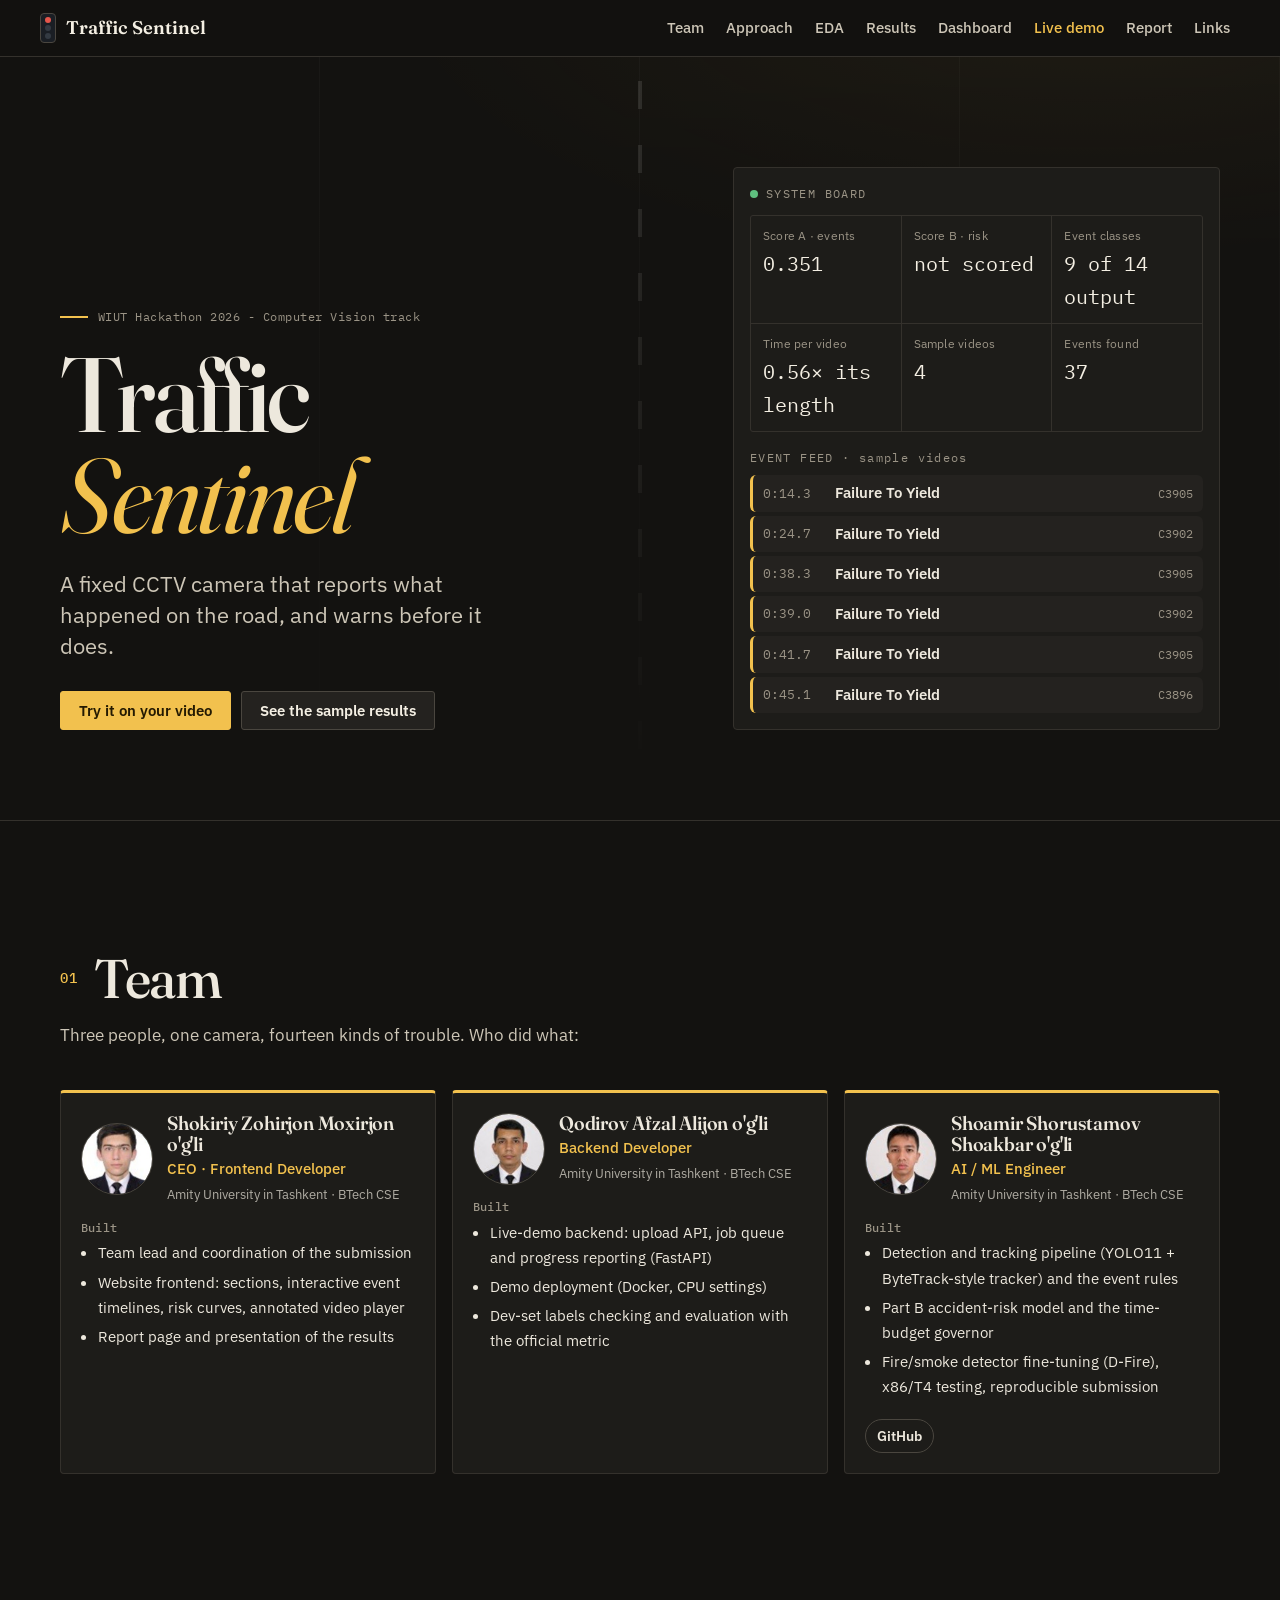
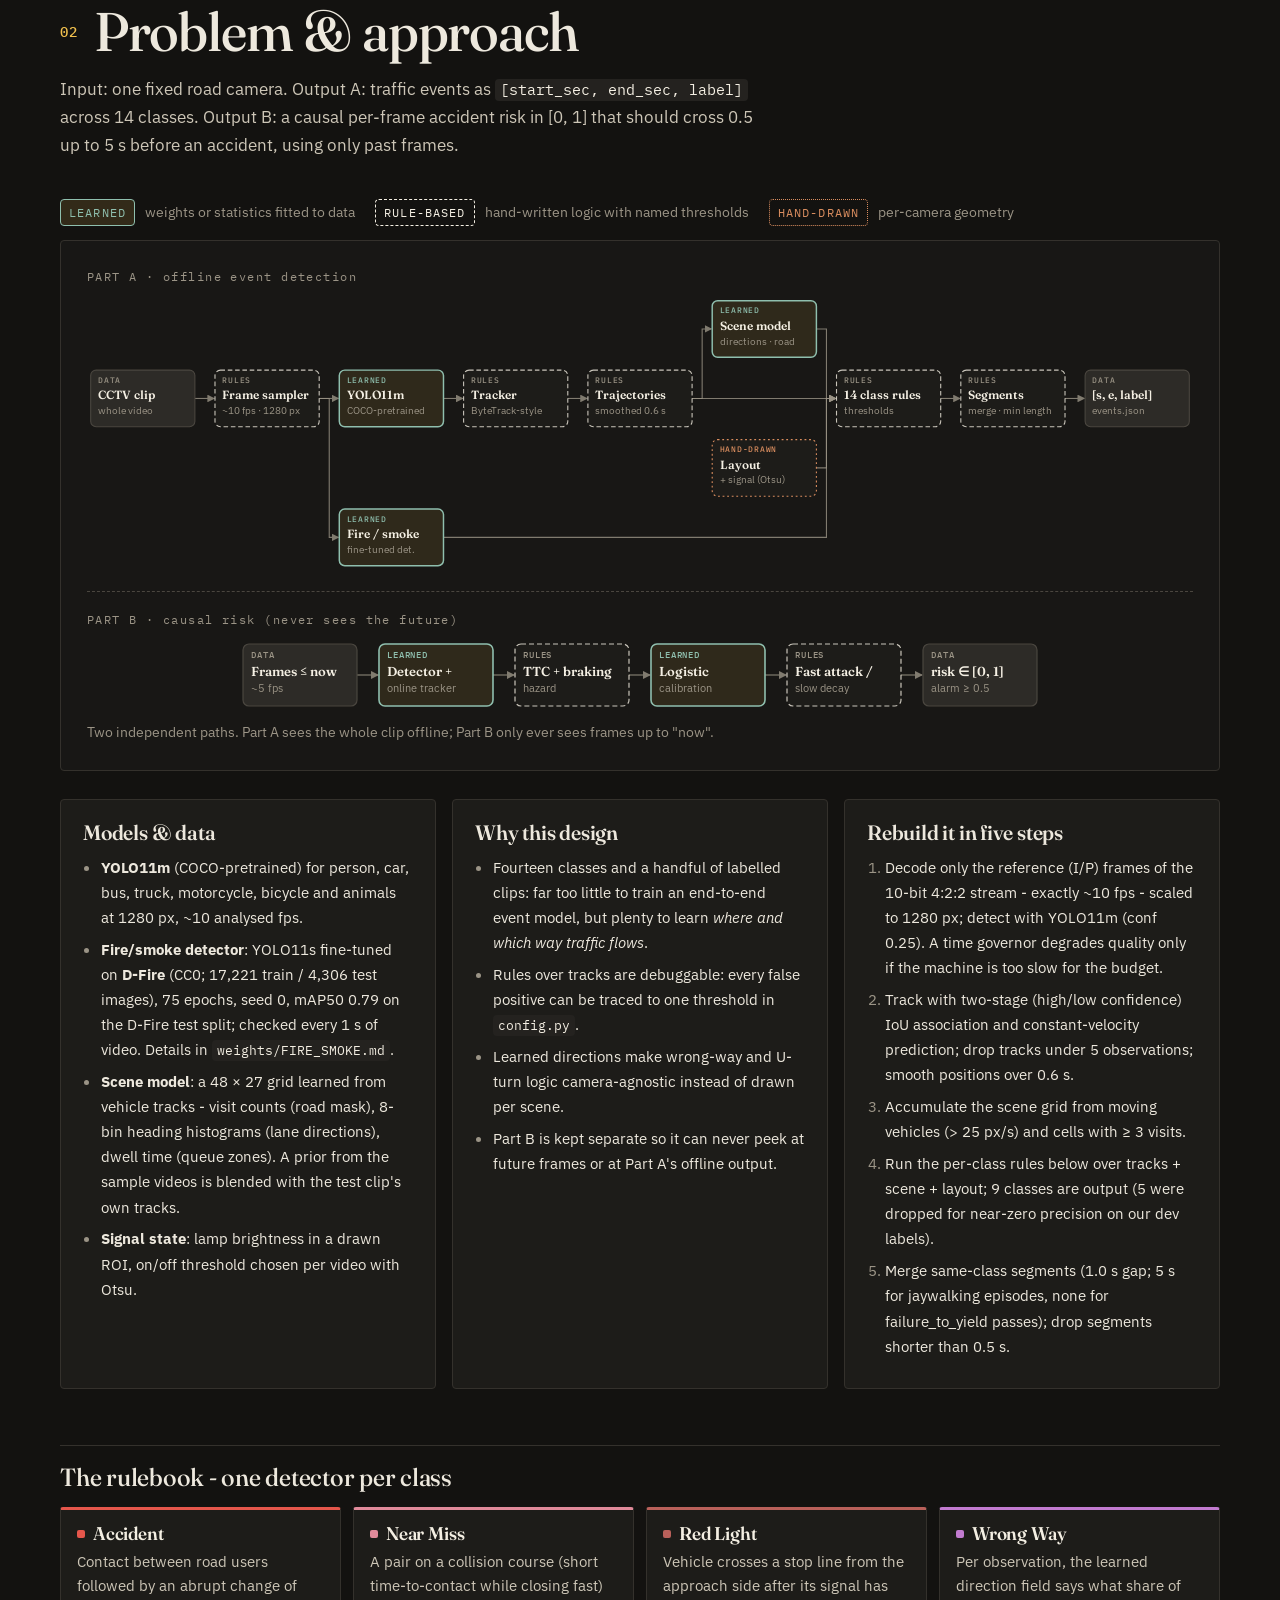
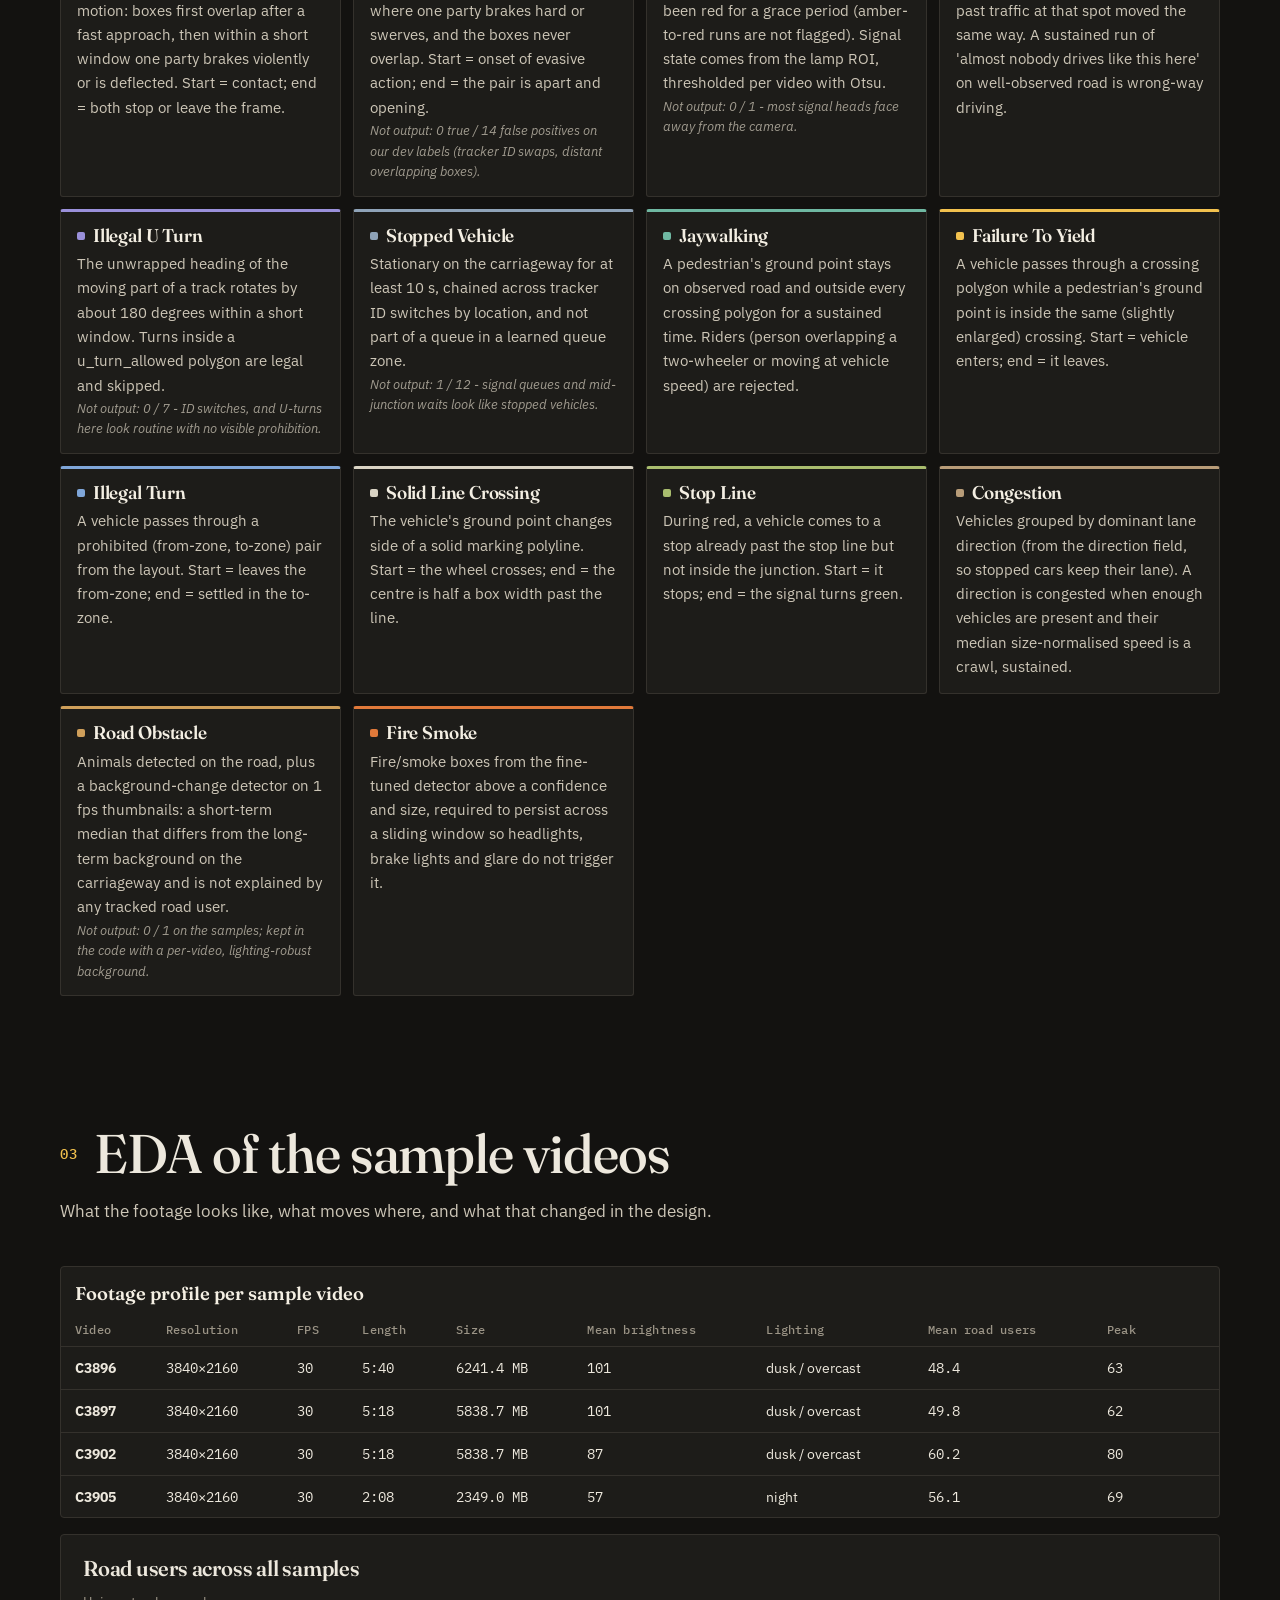
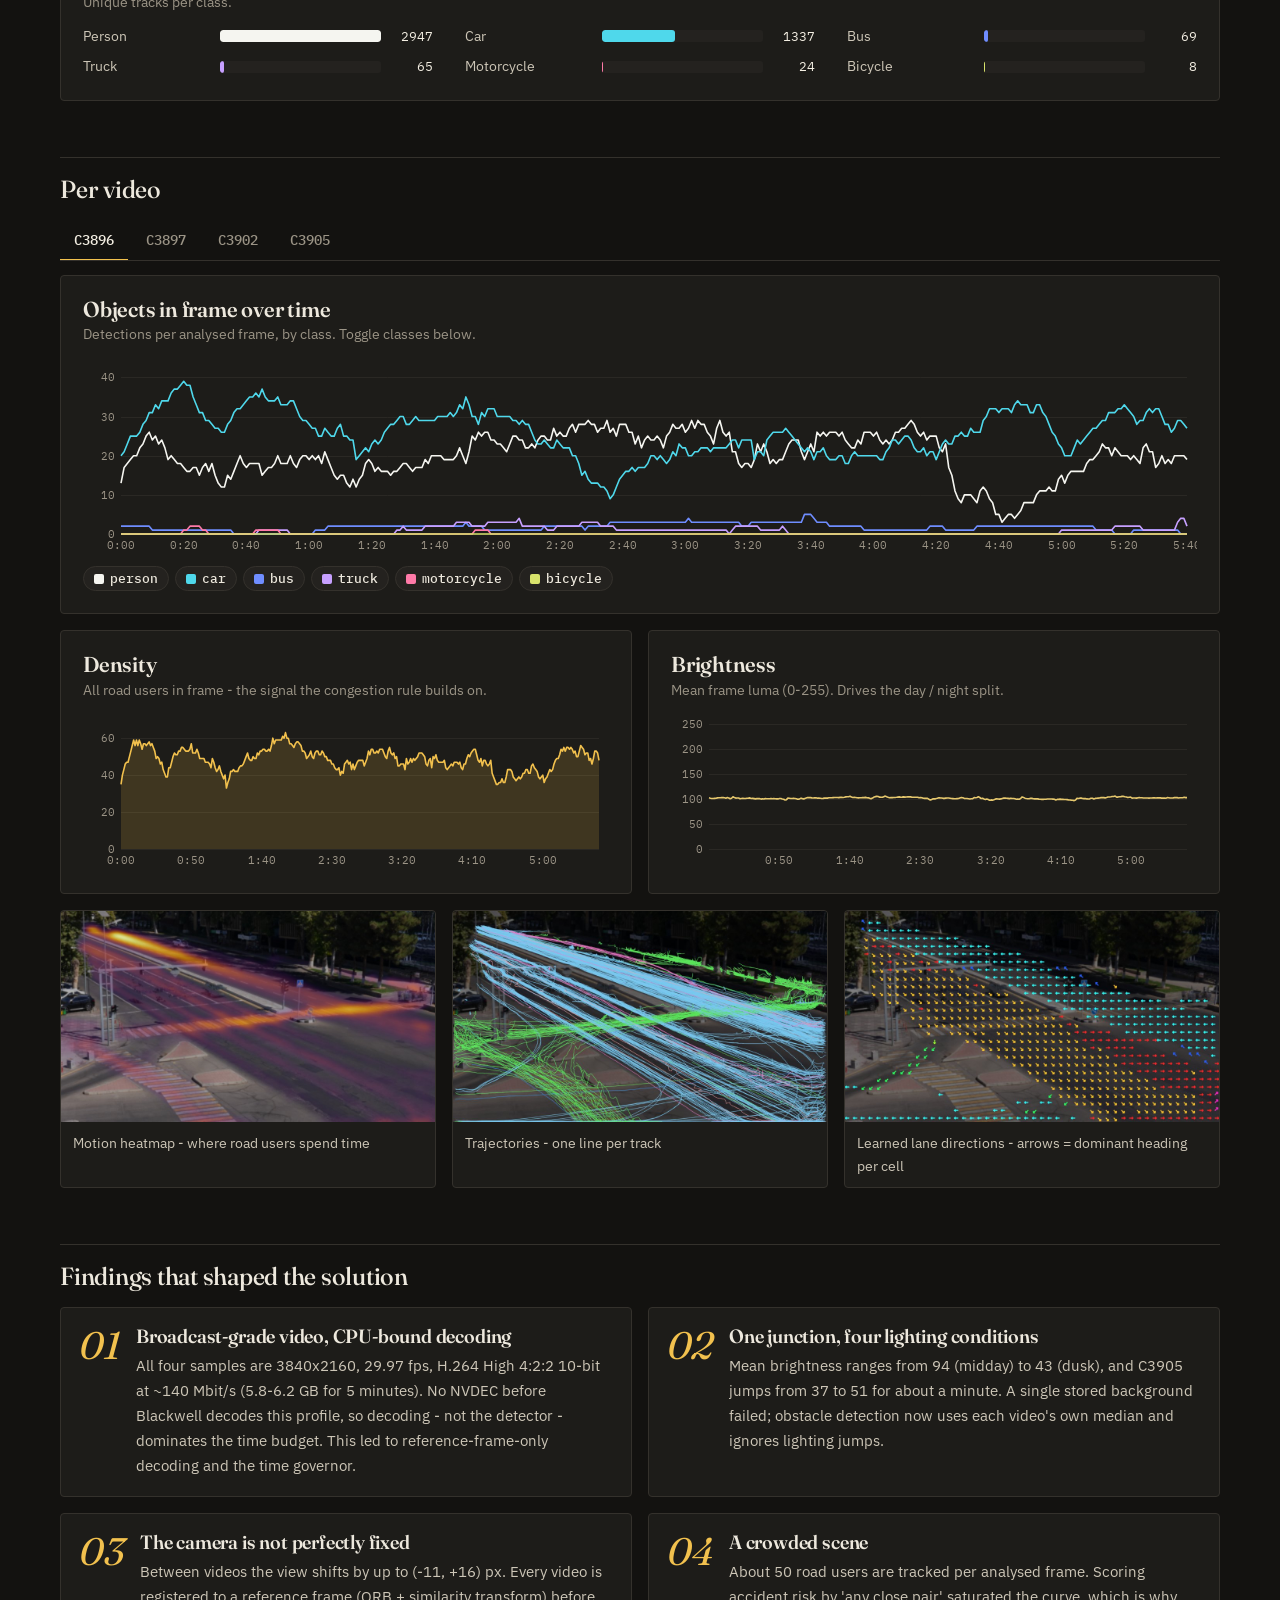
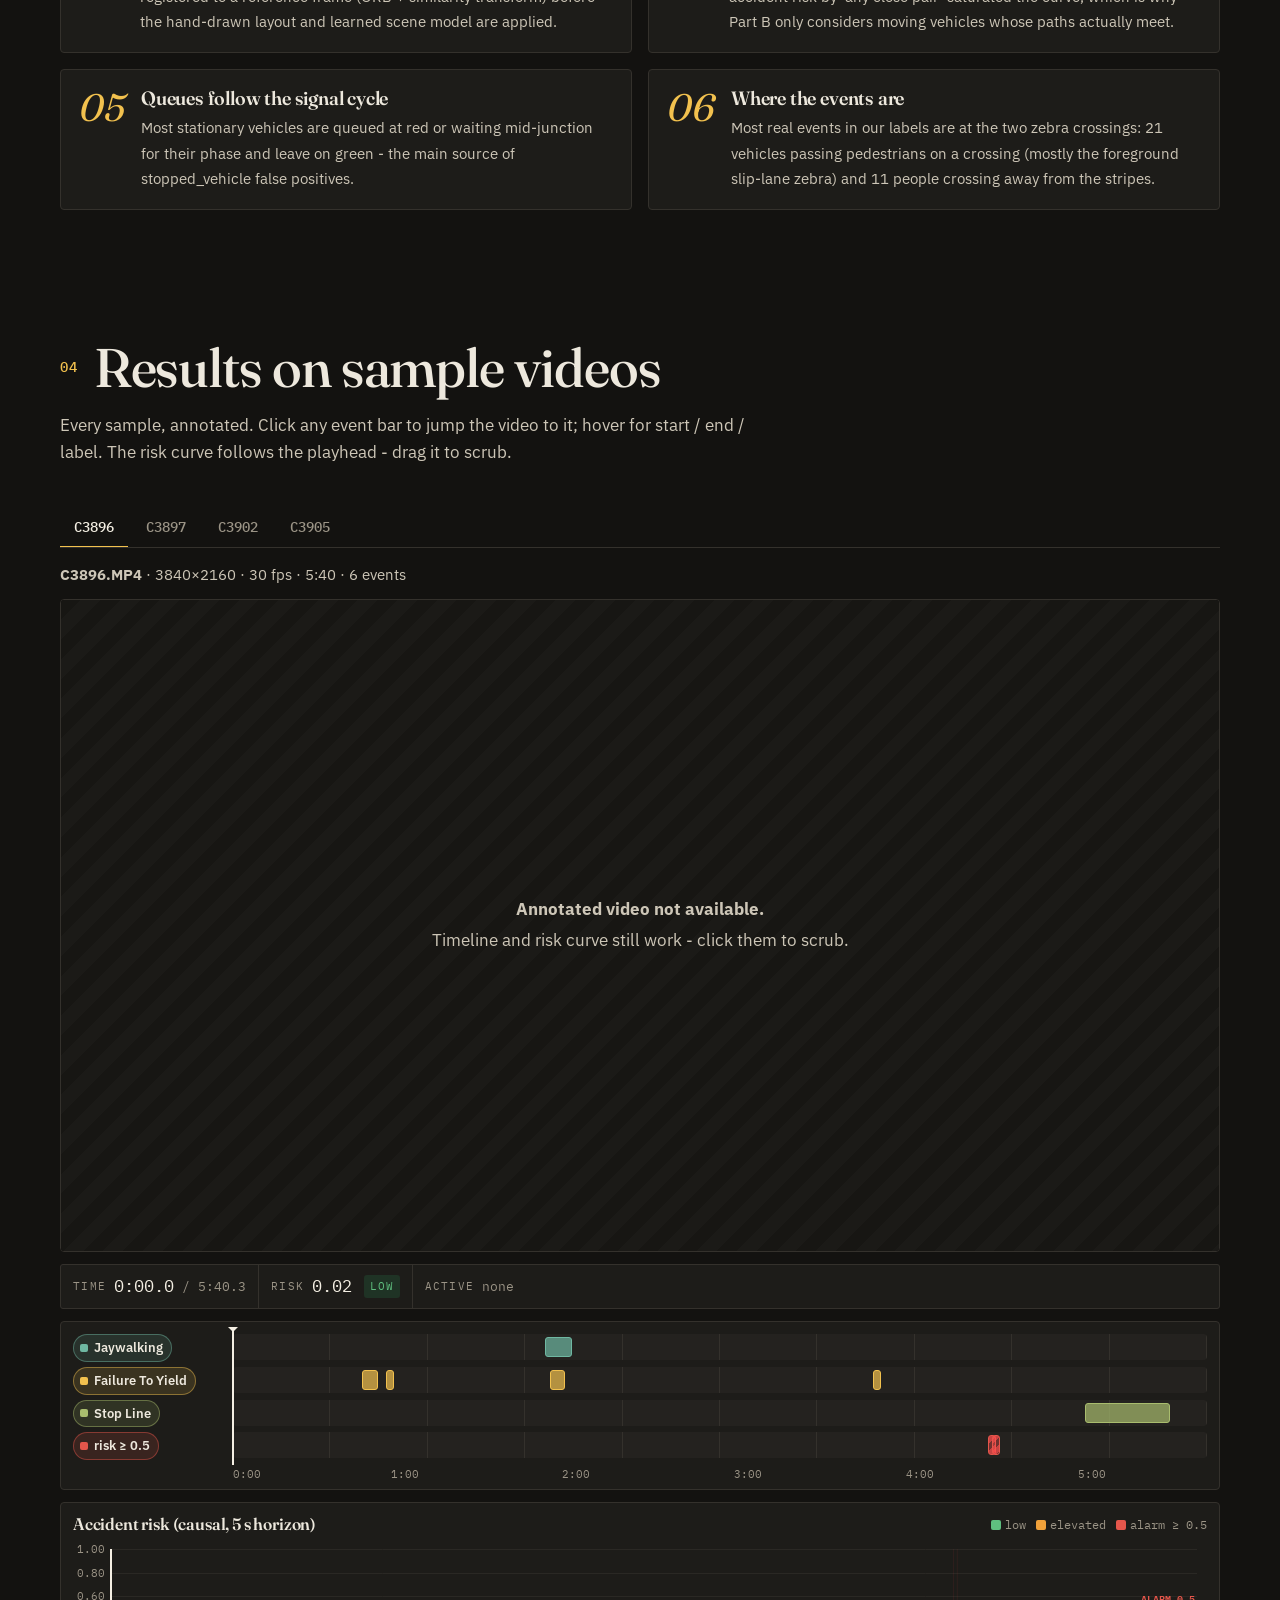
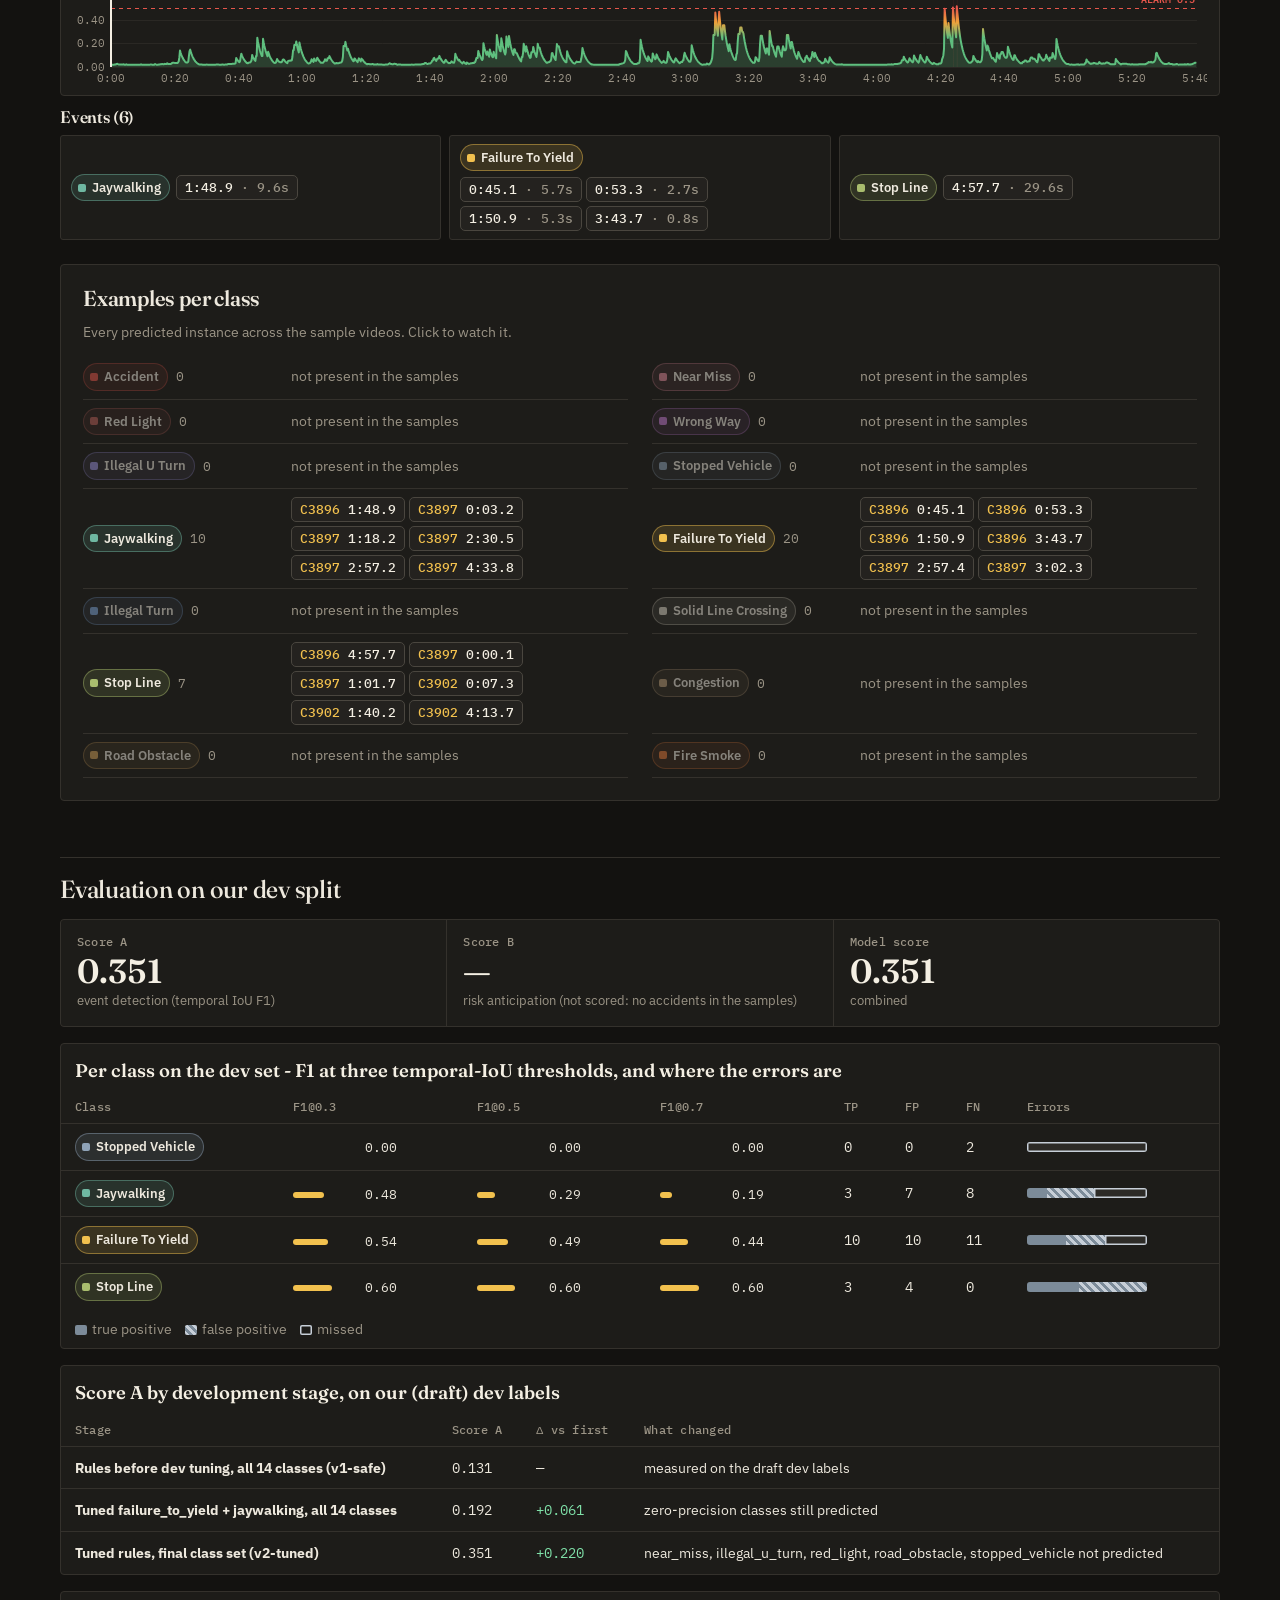
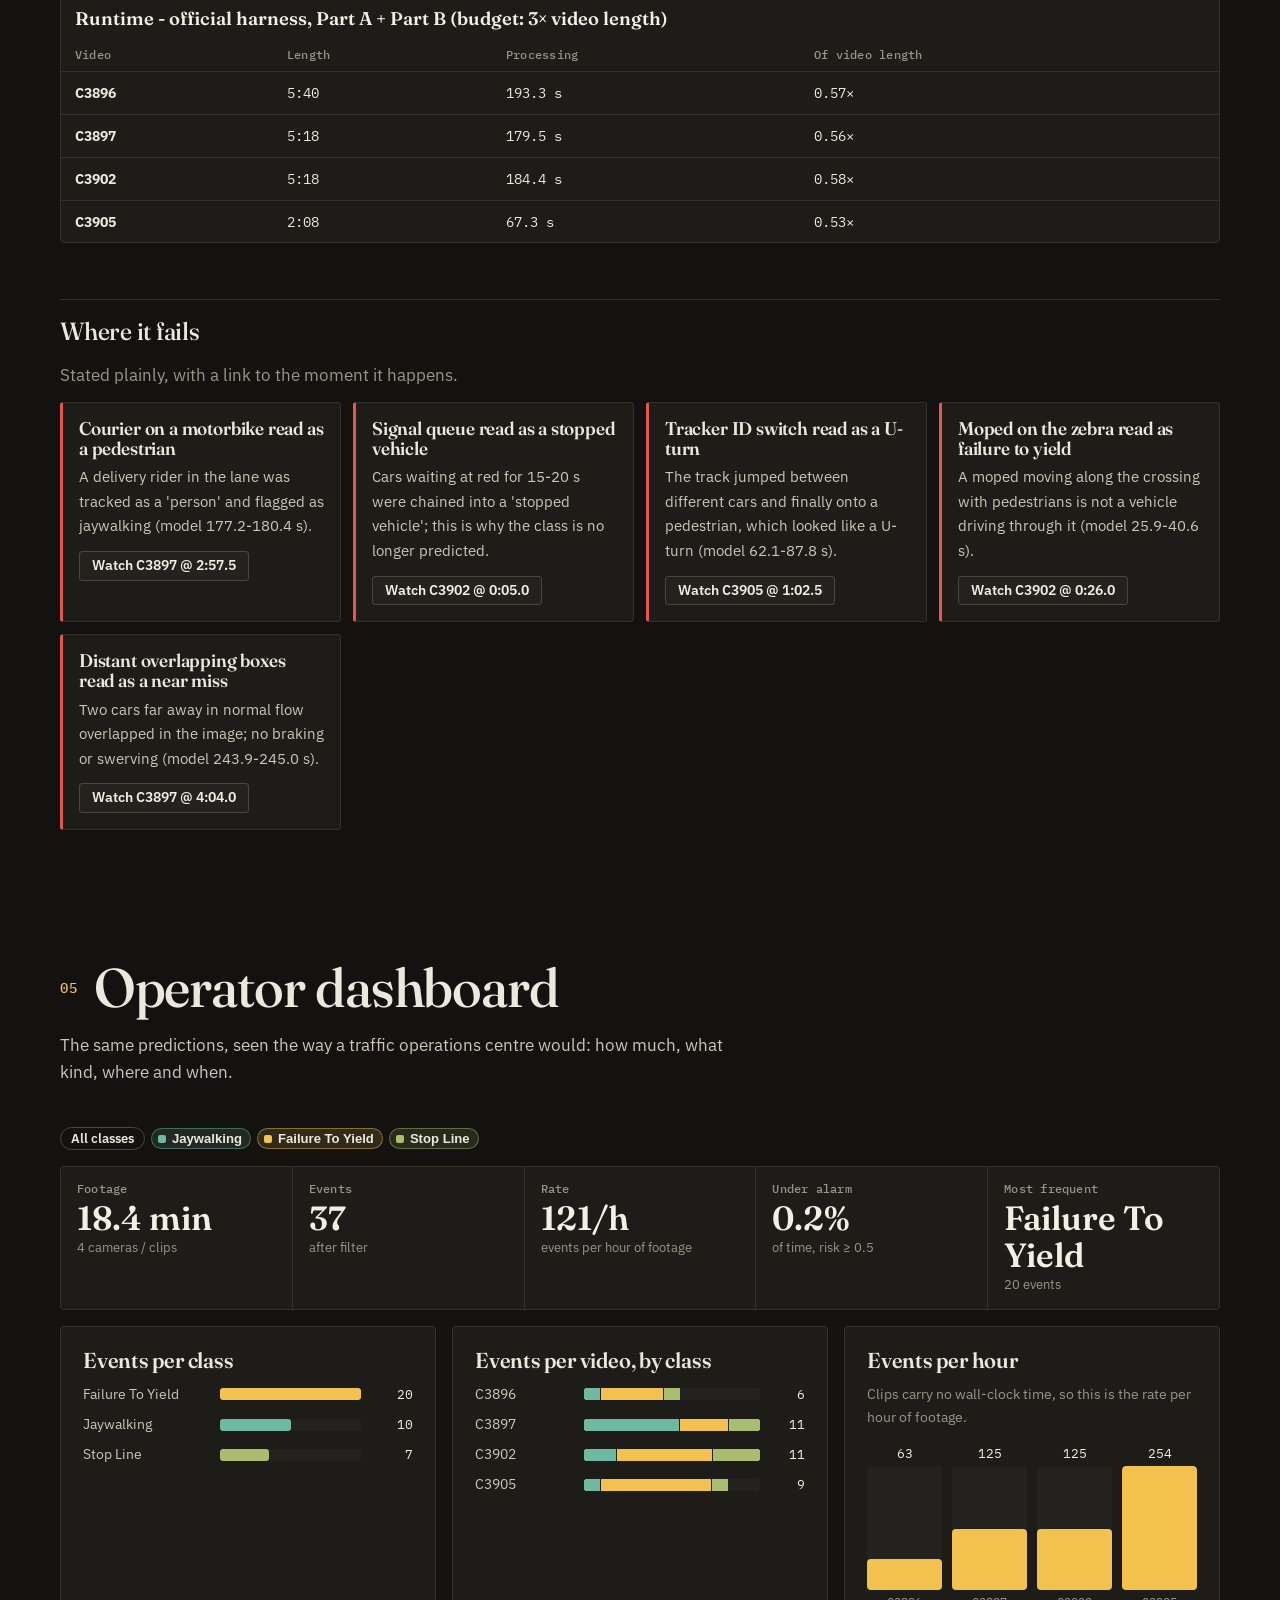
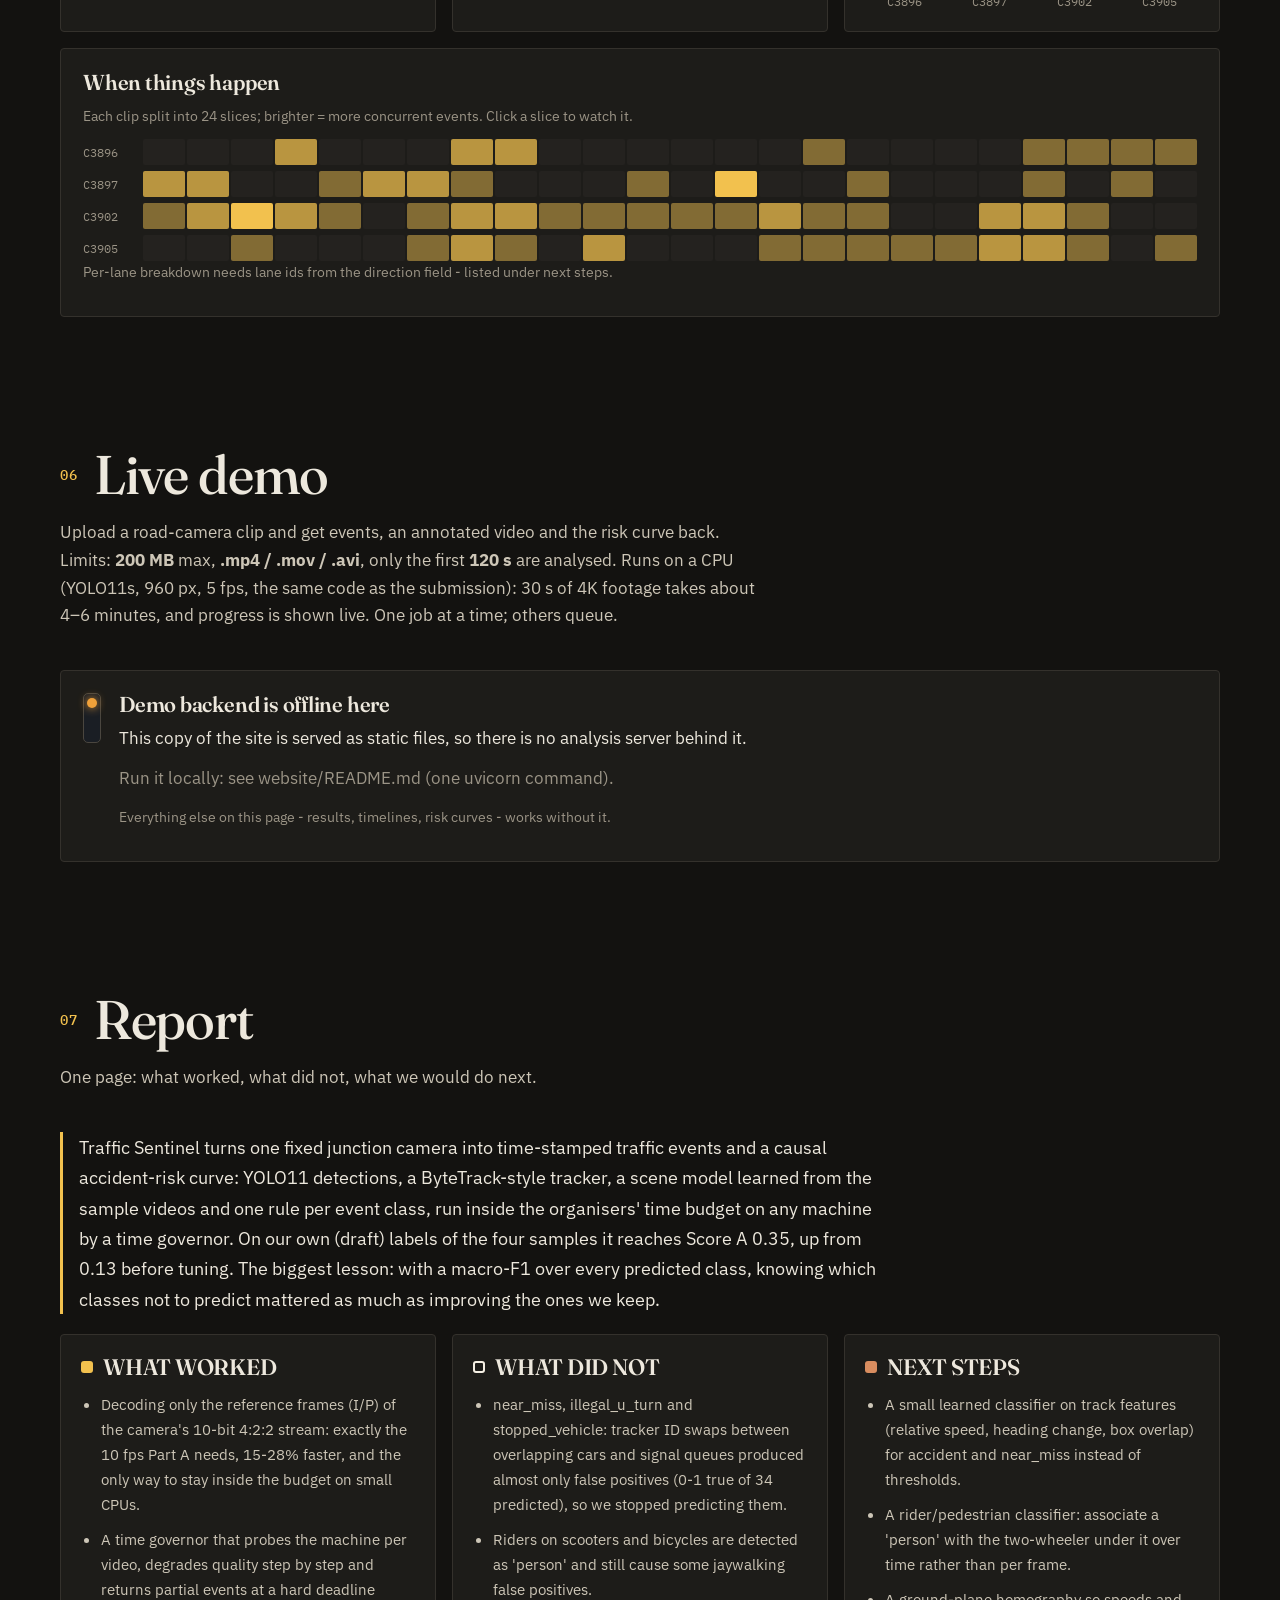
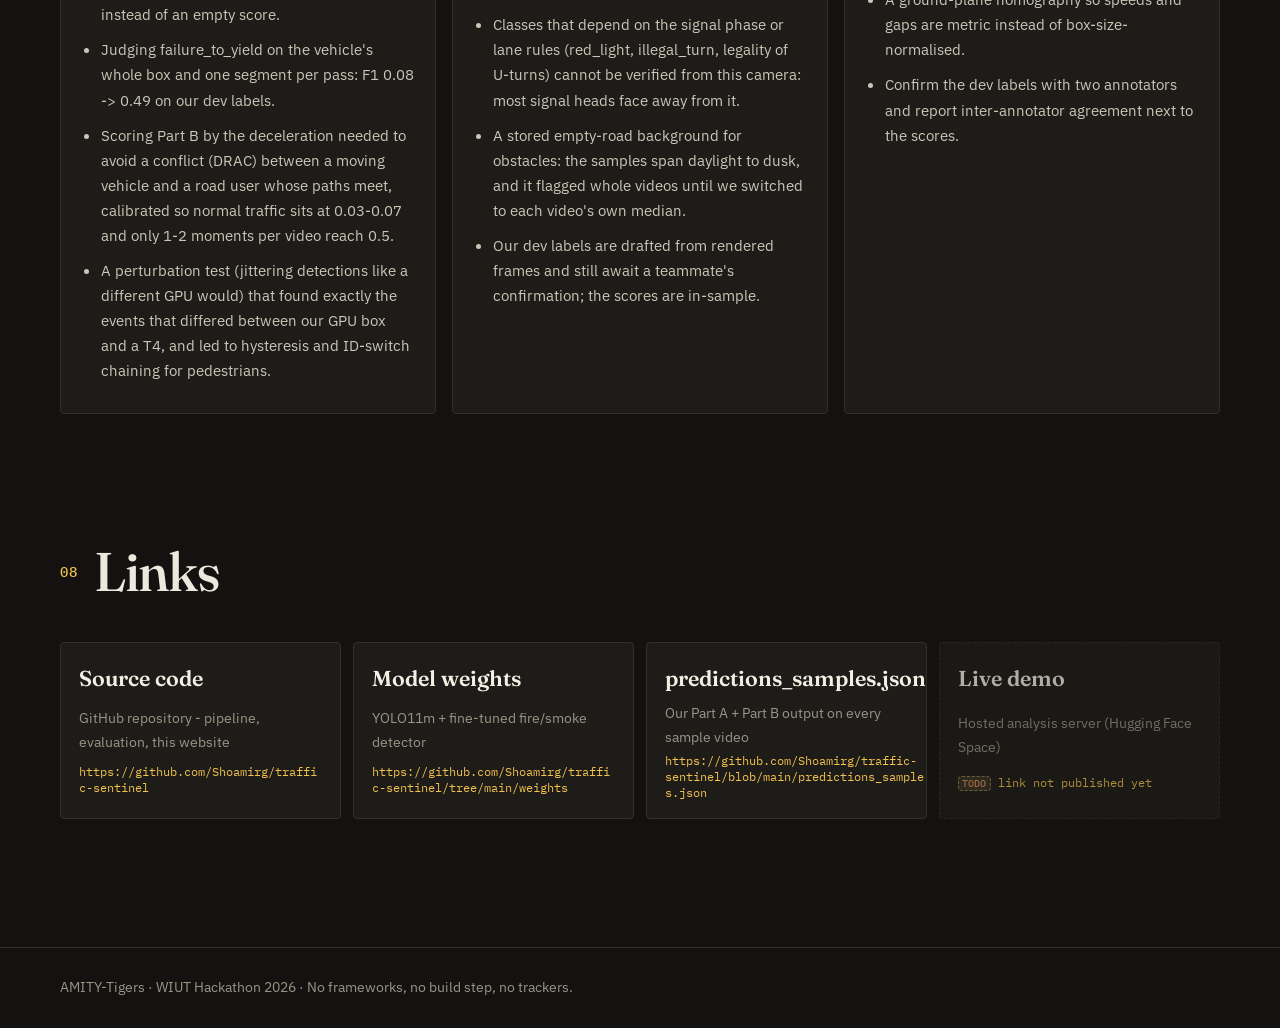
==== commit 1192fc1e: "feat(website): editorial redesign - warm palette, serif headings, calmer class colours; website link" ====
--- a/index.html
+++ b/index.html
@@ -10,7 +10,7 @@
   <link rel="icon" href="data:image/svg+xml,%3Csvg xmlns='http://www.w3.org/2000/svg' viewBox='0 0 32 32'%3E%3Crect x='9' y='1' width='14' height='30' rx='4' fill='%231a1e24'/%3E%3Ccircle cx='16' cy='8' r='4' fill='%23ff4d4d'/%3E%3Ccircle cx='16' cy='16' r='4' fill='%23ffb020'/%3E%3Ccircle cx='16' cy='24' r='4' fill='%2335d07f'/%3E%3C/svg%3E">
   <link rel="preconnect" href="https://fonts.googleapis.com">
   <link rel="preconnect" href="https://fonts.gstatic.com" crossorigin>
-  <link rel="stylesheet" href="https://fonts.googleapis.com/css2?family=Barlow+Condensed:wght@500;600;700&family=Barlow:wght@400;500;600&family=JetBrains+Mono:wght@400;500&display=swap">
+  <link rel="stylesheet" href="https://fonts.googleapis.com/css2?family=Fraunces:ital,opsz,wght@0,9..144,400..700;1,9..144,400&family=IBM+Plex+Sans:wght@400;500;600&family=IBM+Plex+Mono:wght@400;500&display=swap">
   <link rel="stylesheet" href="css/site.css">
   <script type="module" src="js/main.js"></script>
 </head>
--- a/css/site.css
+++ b/css/site.css
@@ -5,38 +5,39 @@
 
 :root {
   color-scheme: dark;
-  --bg: #0c0e11;
-  --bg-2: #111418;
-  --surface: #161a1f;
-  --surface-2: #1c2128;
-  --surface-3: #242a32;
-  --line: #2a3139;
-  --line-strong: #3a434e;
-  --text: #e9ecef;
-  --text-2: #c3cad2;
-  --muted: #8f99a5;
-  --paint: #f4f1e8;
-  --accent: #4fd8eb;
-  --accent-ink: #062a30;
-  --risk-low: #35d07f;
-  --risk-mid: #ffb020;
-  --risk-high: #ff4d4d;
-  --learned: #4fd8eb;
-  --rule: #f4f1e8;
-  --manual: #e6c86e;
-  --chart-grid: #232a31;
-
-  --font-display: 'Barlow Condensed', 'Arial Narrow', system-ui, sans-serif;
-  --font-body: 'Barlow', system-ui, -apple-system, 'Segoe UI', sans-serif;
-  --font-mono: 'JetBrains Mono', ui-monospace, 'Cascadia Mono', Consolas, monospace;
-
-  --radius: 10px;
-  --radius-sm: 6px;
+  /* warm asphalt, paper, and one road-marking yellow; red/amber/green only for risk */
+  --bg: #131210;
+  --bg-2: #181715;
+  --surface: #1d1c19;
+  --surface-2: #24221f;
+  --surface-3: #2d2b27;
+  --line: #34312c;
+  --line-strong: #4a463f;
+  --text: #ede8dd;
+  --text-2: #cdc6b7;
+  --muted: #9b9486;
+  --paint: #f4efe3;
+  --accent: #f2c14e;
+  --accent-ink: #241a02;
+  --risk-low: #5fbf7f;
+  --risk-mid: #f0a13a;
+  --risk-high: #e5564b;
+  --learned: #8fbfae;
+  --rule: #f4efe3;
+  --manual: #d98d5f;
+  --chart-grid: #2a2824;
+
+  --font-display: 'Fraunces', Georgia, 'Times New Roman', serif;
+  --font-body: 'IBM Plex Sans', system-ui, -apple-system, 'Segoe UI', sans-serif;
+  --font-mono: 'IBM Plex Mono', ui-monospace, 'Cascadia Mono', Consolas, monospace;
+
+  --radius: 4px;
+  --radius-sm: 3px;
   --gutter: clamp(16px, 4vw, 40px);
-  --section-gap: clamp(64px, 9vw, 128px);
+  --section-gap: clamp(72px, 10vw, 140px);
   --ease: cubic-bezier(0.16, 1, 0.3, 1);
   --fast: 140ms;
-  --shadow: 0 1px 0 rgba(255, 255, 255, 0.03) inset, 0 12px 32px -18px rgba(0, 0, 0, 0.8);
+  --shadow: none;
 }
 
 *, *::before, *::after { box-sizing: border-box; }
@@ -75,7 +76,7 @@
   position: sticky; top: 0; z-index: 50;
   display: flex; align-items: center; gap: 20px;
   padding: 10px var(--gutter);
-  background: rgba(12, 14, 17, 0.86);
+  background: rgba(19, 18, 16, 0.92);
   backdrop-filter: blur(10px) saturate(1.3);
   border-bottom: 1px solid var(--line);
 }
@@ -99,7 +100,7 @@
 .hero-lanes {
   position: absolute; inset: 0; pointer-events: none; opacity: 0.55;
   background:
-    radial-gradient(1200px 500px at 85% -10%, rgba(79, 216, 235, 0.10), transparent 60%),
+    radial-gradient(1200px 500px at 85% -10%, rgba(242, 193, 78, 0.10), transparent 60%),
     repeating-linear-gradient(90deg, transparent 0 calc(25% - 1px), rgba(244, 241, 232, 0.05) calc(25% - 1px) 25%);
   -webkit-mask-image: linear-gradient(to bottom, black, transparent 95%);
           mask-image: linear-gradient(to bottom, black, transparent 95%);
@@ -203,7 +204,7 @@
 /* ------------------------------------------------------------------ approach */
 .legend-row { display: flex; flex-wrap: wrap; align-items: center; gap: 8px 10px; margin-bottom: 14px; font-size: 0.88rem; }
 .kind { font-family: var(--font-mono); font-size: 0.72rem; letter-spacing: 0.1em; padding: 3px 8px; border-radius: 4px; text-transform: uppercase; }
-.kind-learned { background: rgba(79, 216, 235, 0.14); color: var(--learned); border: 1px solid var(--learned); }
+.kind-learned { background: rgba(242, 193, 78, 0.14); color: var(--learned); border: 1px solid var(--learned); }
 .kind-rule { color: var(--rule); border: 1px dashed var(--rule); }
 .kind-manual { color: var(--manual); border: 1px dotted var(--manual); }
 .kind-note { color: var(--muted); margin-right: 10px; }
@@ -213,7 +214,7 @@
 .pipe-label { font-family: var(--font-mono); font-size: 0.75rem; letter-spacing: 0.12em; color: var(--muted); margin-bottom: 10px; }
 svg.pipe { width: 100%; height: auto; margin: 0 auto; }
 .pipe-box { fill: var(--surface); stroke: var(--line-strong); stroke-width: 1.2; }
-.pipe-learned .pipe-box { fill: rgba(79, 216, 235, 0.10); stroke: var(--learned); stroke-width: 1.6; }
+.pipe-learned .pipe-box { fill: rgba(242, 193, 78, 0.10); stroke: var(--learned); stroke-width: 1.6; }
 .pipe-rule .pipe-box { stroke: var(--rule); stroke-dasharray: 5 3; stroke-opacity: 0.8; }
 .pipe-manual .pipe-box { stroke: var(--manual); stroke-dasharray: 2 3; }
 .pipe-io .pipe-box { fill: var(--surface-3); }
@@ -249,7 +250,7 @@
 td.neg { color: #ff8f8f; }
 td.pos { color: #7fe0a8; }
 .mini { display: inline-grid; grid-template-columns: 64px auto; align-items: center; gap: 8px; }
-.mini-bar { height: 6px; border-radius: 3px; background: var(--accent); box-shadow: 0 0 0 1px rgba(79, 216, 235, 0.2); }
+.mini-bar { height: 6px; border-radius: 3px; background: var(--accent); box-shadow: 0 0 0 1px rgba(242, 193, 78, 0.2); }
 .mini::before { content: none; }
 .mini-v { font-family: var(--font-mono); font-size: 0.82rem; }
 .stack { display: flex; width: 120px; height: 10px; border-radius: 3px; overflow: hidden; background: var(--surface-3); }
@@ -315,7 +316,7 @@
 .ep { display: grid; gap: 12px; }
 .ep-stage { position: relative; background: #000; border-radius: var(--radius); overflow: hidden; border: 1px solid var(--line); aspect-ratio: 16 / 9; }
 .ep-stage video { width: 100%; height: 100%; object-fit: contain; background: #000; }
-.ep-stage-msg { position: absolute; inset: 0; display: grid; place-content: center; text-align: center; gap: 4px; padding: 20px; color: var(--text-2); background: repeating-linear-gradient(135deg, #0f1216 0 14px, #13171c 14px 28px); }
+.ep-stage-msg { position: absolute; inset: 0; display: grid; place-content: center; text-align: center; gap: 4px; padding: 20px; color: var(--text-2); background: repeating-linear-gradient(135deg, #171613 0 14px, #1b1a17 14px 28px); }
 .ep-now { display: grid; grid-template-columns: auto auto minmax(0, 1fr); gap: 1px; background: var(--line); border: 1px solid var(--line); border-radius: var(--radius-sm); overflow: hidden; }
 .ep-now-cell { background: var(--surface); padding: 8px 12px; display: flex; align-items: center; gap: 8px; min-width: 0; white-space: nowrap; font-family: var(--font-mono); font-variant-numeric: tabular-nums; }
 .ep-k { font-size: 0.66rem; letter-spacing: 0.12em; color: var(--muted); }
@@ -394,7 +395,7 @@
 .vbar { flex: 1; display: grid; grid-template-rows: auto 1fr auto; height: 100%; text-align: center; gap: 4px; min-width: 0; }
 .vbar-v { font: 0.8rem var(--font-mono); color: var(--paint); }
 .vbar-col { position: relative; background: var(--surface-2); border-radius: 4px; overflow: hidden; }
-.vbar-fill { position: absolute; left: 0; right: 0; bottom: 0; background: linear-gradient(180deg, var(--accent), rgba(79, 216, 235, 0.35)); border-radius: 4px 4px 0 0; }
+.vbar-fill { position: absolute; left: 0; right: 0; bottom: 0; background: linear-gradient(180deg, var(--accent), rgba(242, 193, 78, 0.35)); border-radius: 4px 4px 0 0; }
 .vbar-k { font: 0.75rem var(--font-mono); color: var(--muted); }
 .heat-card { margin-top: 16px; }
 .heat { display: grid; gap: 6px; }
@@ -414,7 +415,7 @@
   border: 2px dashed var(--line-strong); background: linear-gradient(180deg, var(--surface), var(--bg-2));
   transition: border-color var(--fast), background var(--fast), transform 200ms var(--ease);
 }
-.drop:hover, .drop.is-over, input:focus-visible + .drop { border-color: var(--accent); background: linear-gradient(180deg, rgba(79, 216, 235, 0.08), var(--bg-2)); }
+.drop:hover, .drop.is-over, input:focus-visible + .drop { border-color: var(--accent); background: linear-gradient(180deg, rgba(242, 193, 78, 0.08), var(--bg-2)); }
 input:focus-visible + .drop { outline: 2px solid var(--accent); outline-offset: 3px; }
 .drop.is-over { transform: scale(1.01); }
 .drop-icon { width: 44px; height: 44px; border-radius: 10px; border: 2px solid var(--accent); position: relative; margin-bottom: 6px; }
@@ -507,3 +508,39 @@
 
 /* dropped classes in the rulebook */
 .rule-status { margin-top: .5rem; font-size: .85em; opacity: .75; font-style: italic; }
+.member-org { margin: .15rem 0 0; font-size: .8em; opacity: .7; }
+.member .avatar { width: 72px; height: 72px; border-radius: 50%; }
+
+/* ================================================================ field-report theme
+   Editorial overrides: serif headings in sentence case, hairline rules instead of
+   glowing cards, flat surfaces, the road-marking yellow used sparingly. */
+body { font-size: 16.5px; line-height: 1.65; }
+h1, h2, h3, h4 { font-family: var(--font-display); font-weight: 600; letter-spacing: -0.01em; font-variation-settings: 'opsz' 72; }
+.brand-name { font-family: var(--font-display); text-transform: none; letter-spacing: 0; font-weight: 600; font-size: 1.15rem; }
+.brand-lamp i { box-shadow: none !important; }
+.hero::before, .hero::after { opacity: 0.35; }
+.hero h1 { text-transform: none; font-weight: 500; font-size: clamp(3.2rem, 8.5vw, 6.6rem); line-height: 0.95; letter-spacing: -0.03em; font-variation-settings: 'opsz' 144; }
+.hero-accent { color: var(--accent); -webkit-text-stroke: 0; font-style: italic; font-weight: 400; }
+.eyebrow { font-family: var(--font-mono); letter-spacing: 0.04em; text-transform: none; color: var(--muted); }
+.eyebrow::before { content: ''; display: inline-block; width: 28px; height: 2px; background: var(--accent); vertical-align: middle; margin-right: 10px; }
+.hero-board { background: var(--surface); box-shadow: none; }
+.led { box-shadow: none; animation: none; }
+.sec-head h2 { text-transform: none; letter-spacing: -0.02em; font-weight: 500; font-size: clamp(2.1rem, 5vw, 3.4rem); }
+.plate { font-family: var(--font-mono); background: none !important; border: 0 !important; color: var(--accent) !important; font-size: 0.85rem; padding: 0; }
+.sub { text-transform: none; letter-spacing: -0.01em; font-weight: 500; font-size: 1.55rem; border-top: 1px solid var(--line); padding-top: 18px; }
+.stat dt, .tile-k, table.data thead th, .member-block h4 { text-transform: none; letter-spacing: 0.02em; }
+.member { background: var(--surface); box-shadow: none; border: 1px solid var(--line); border-top: 3px solid var(--accent); }
+.member::before { display: none; }
+.member-name { font-size: 1.2rem; font-weight: 600; }
+.member-role { color: var(--accent); }
+.card, .tile, .finding, .failure, .rule, .link-card, .table-wrap { box-shadow: none !important; background-image: none !important; }
+.finding-n { color: var(--accent); -webkit-text-stroke: 0; font-style: italic; font-weight: 400; }
+.chart-playhead, .ep-tl-head { box-shadow: none; }
+.ep-ev.is-active { box-shadow: 0 0 0 2px var(--bg), 0 0 0 3px var(--c); }
+.mini-bar { box-shadow: none; }
+.vbar-fill { background: var(--accent); }
+.drop { background: var(--surface); }
+.drop:hover, .drop.is-over, input:focus-visible + .drop { background: rgba(242, 193, 78, 0.06); }
+.btn { border-radius: var(--radius-sm); }
+a:hover { color: var(--accent); }
+::selection { background: var(--accent); color: var(--accent-ink); }
